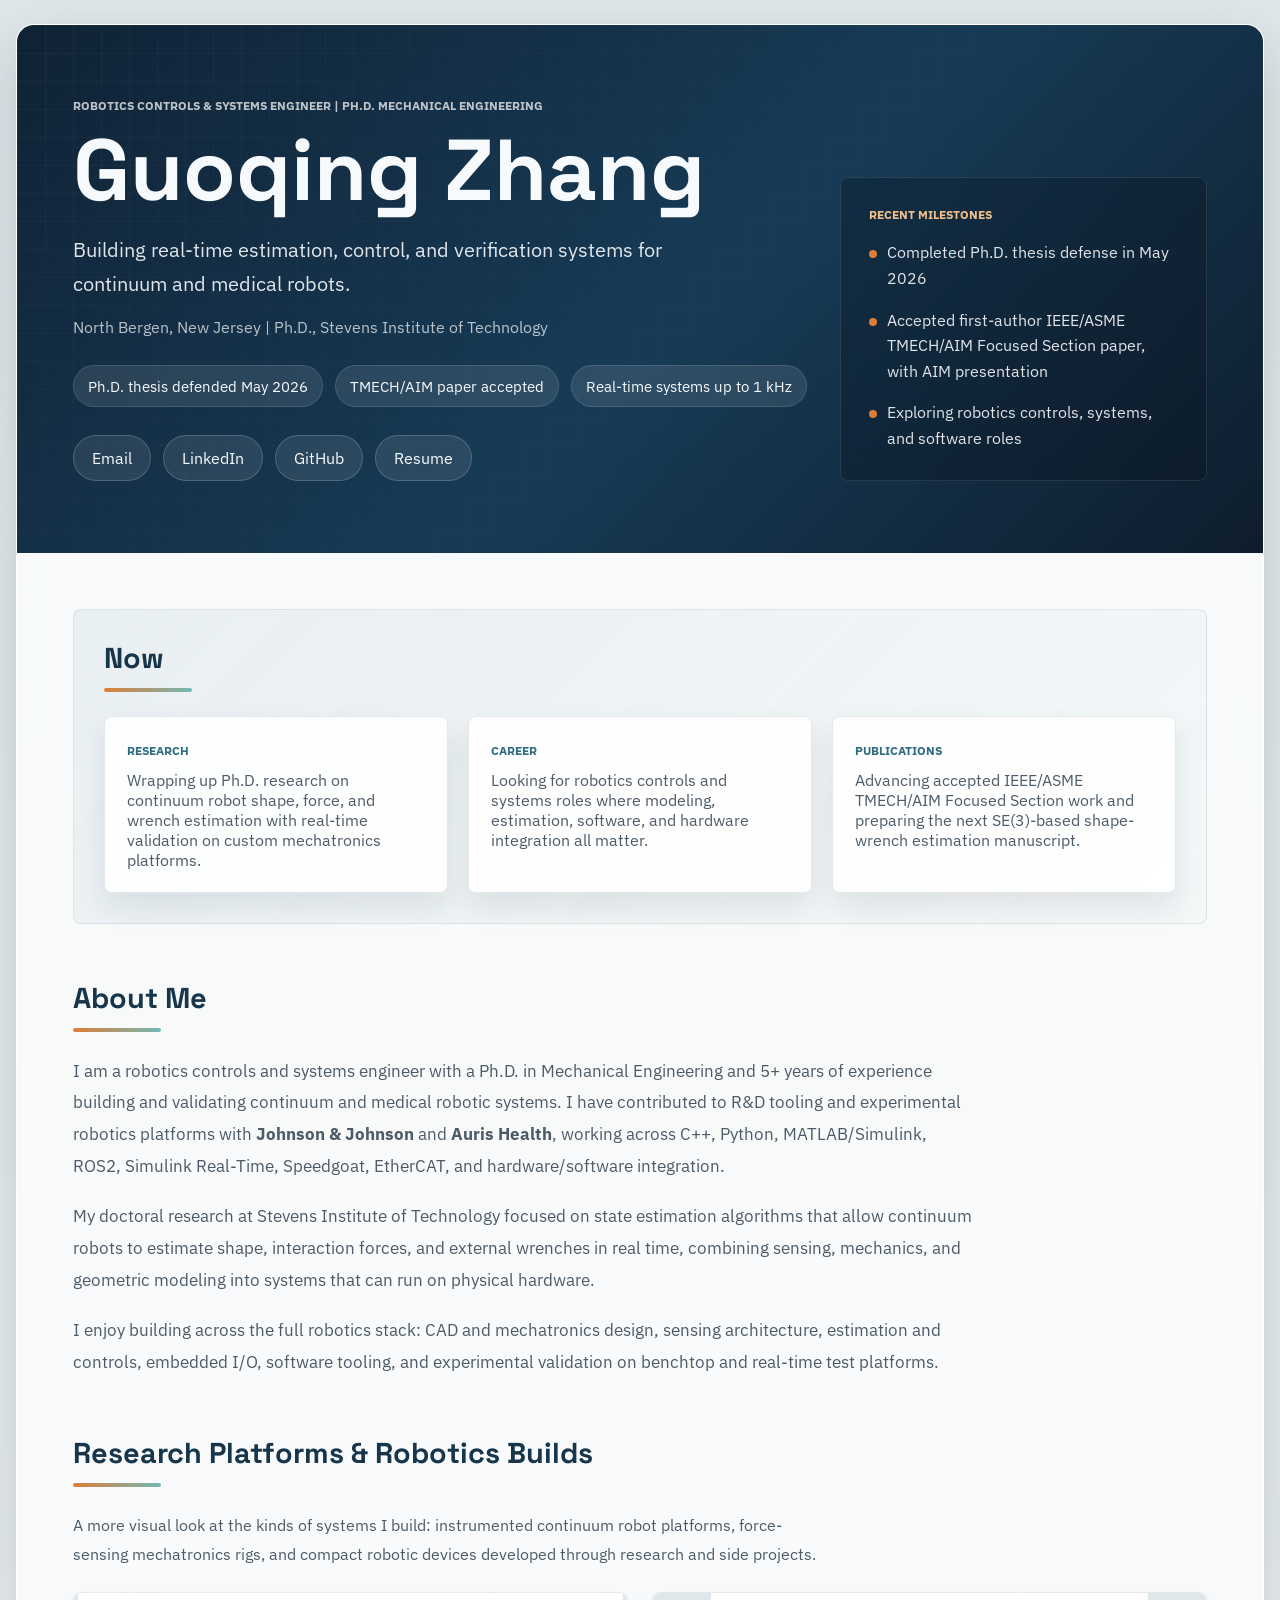
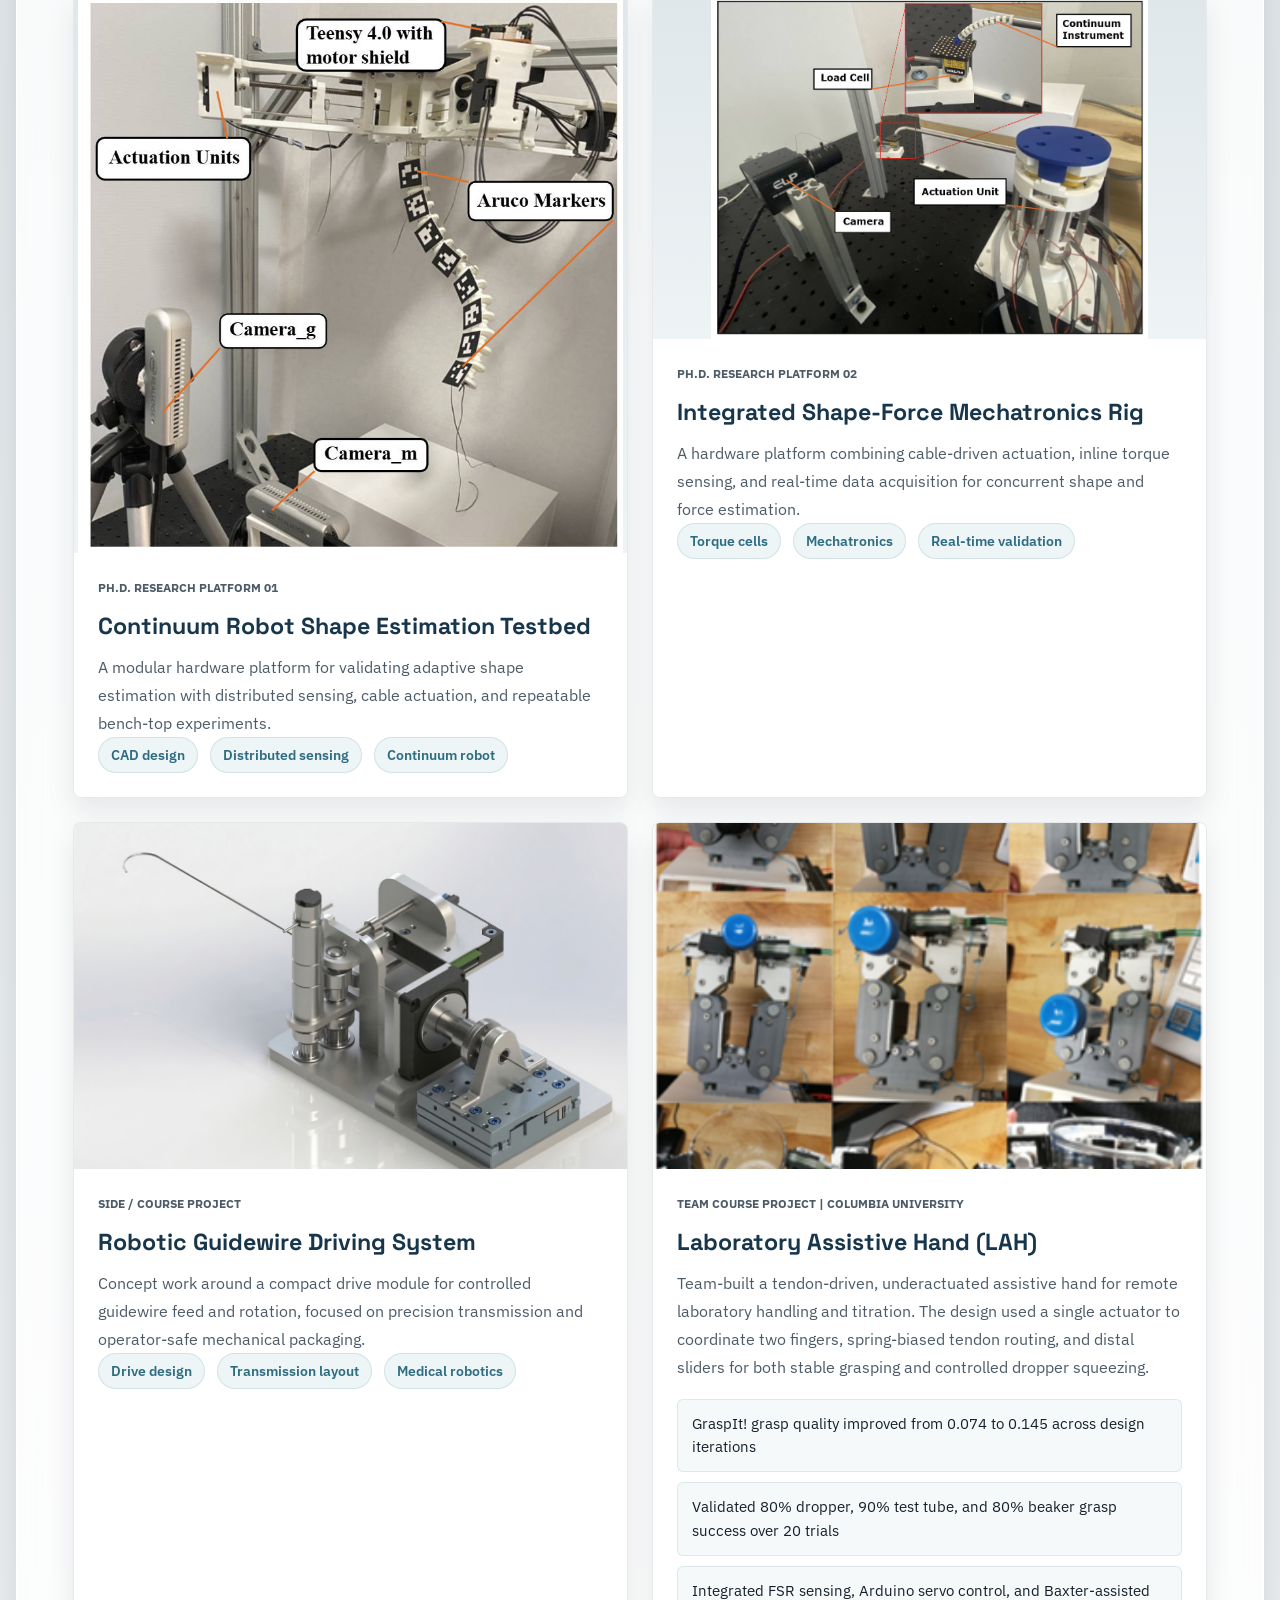
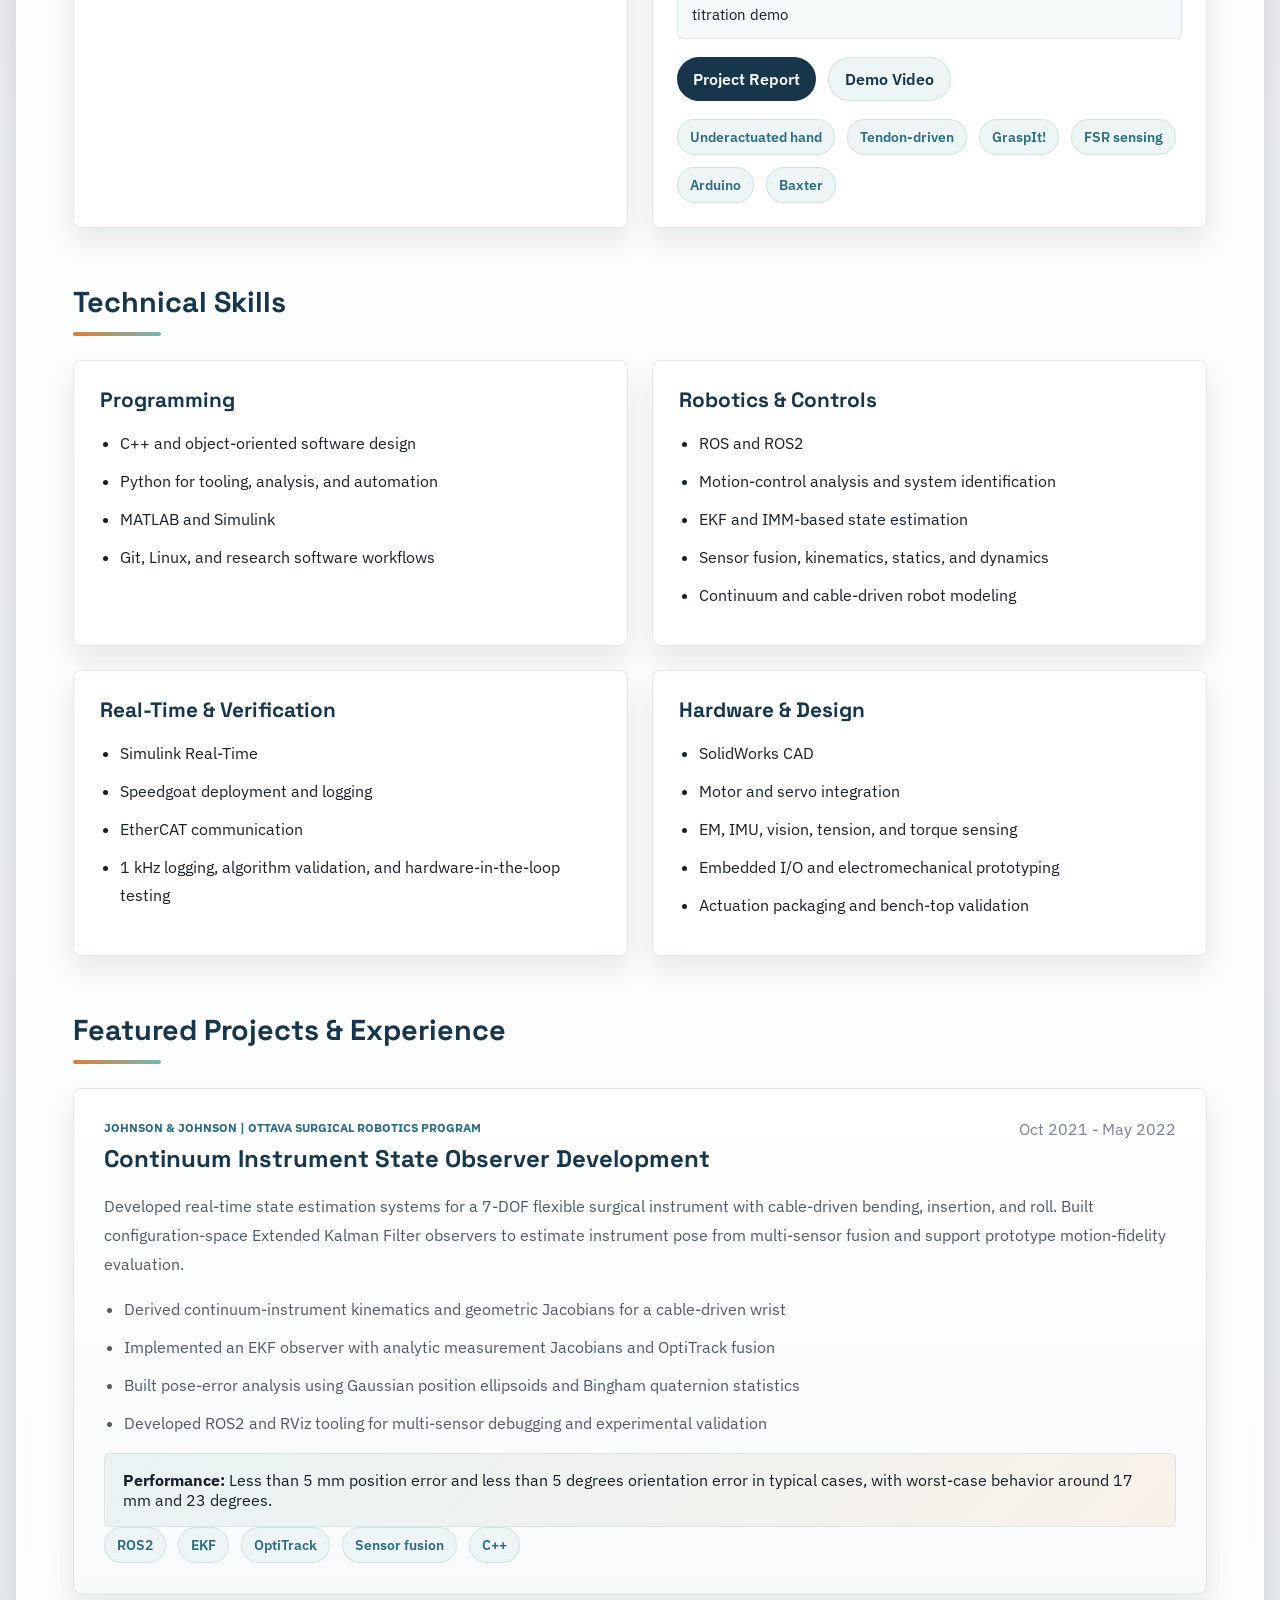
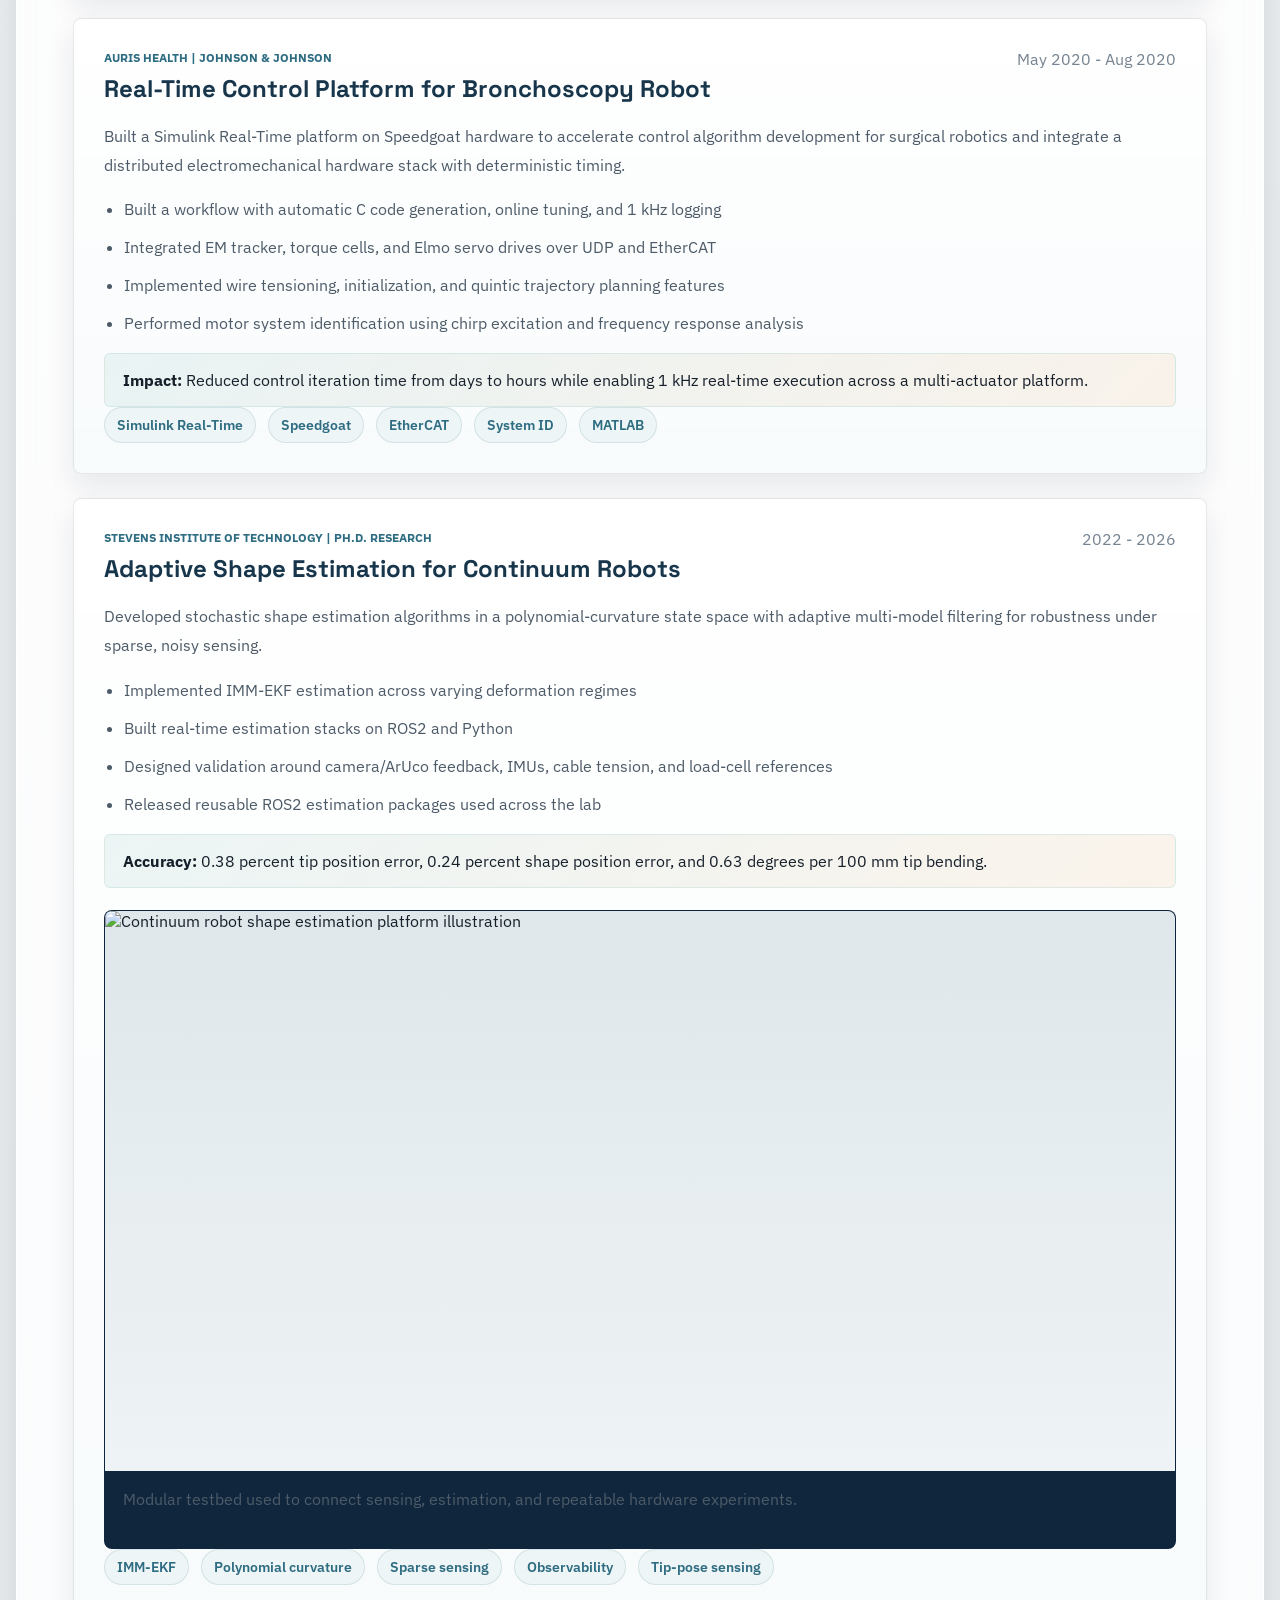
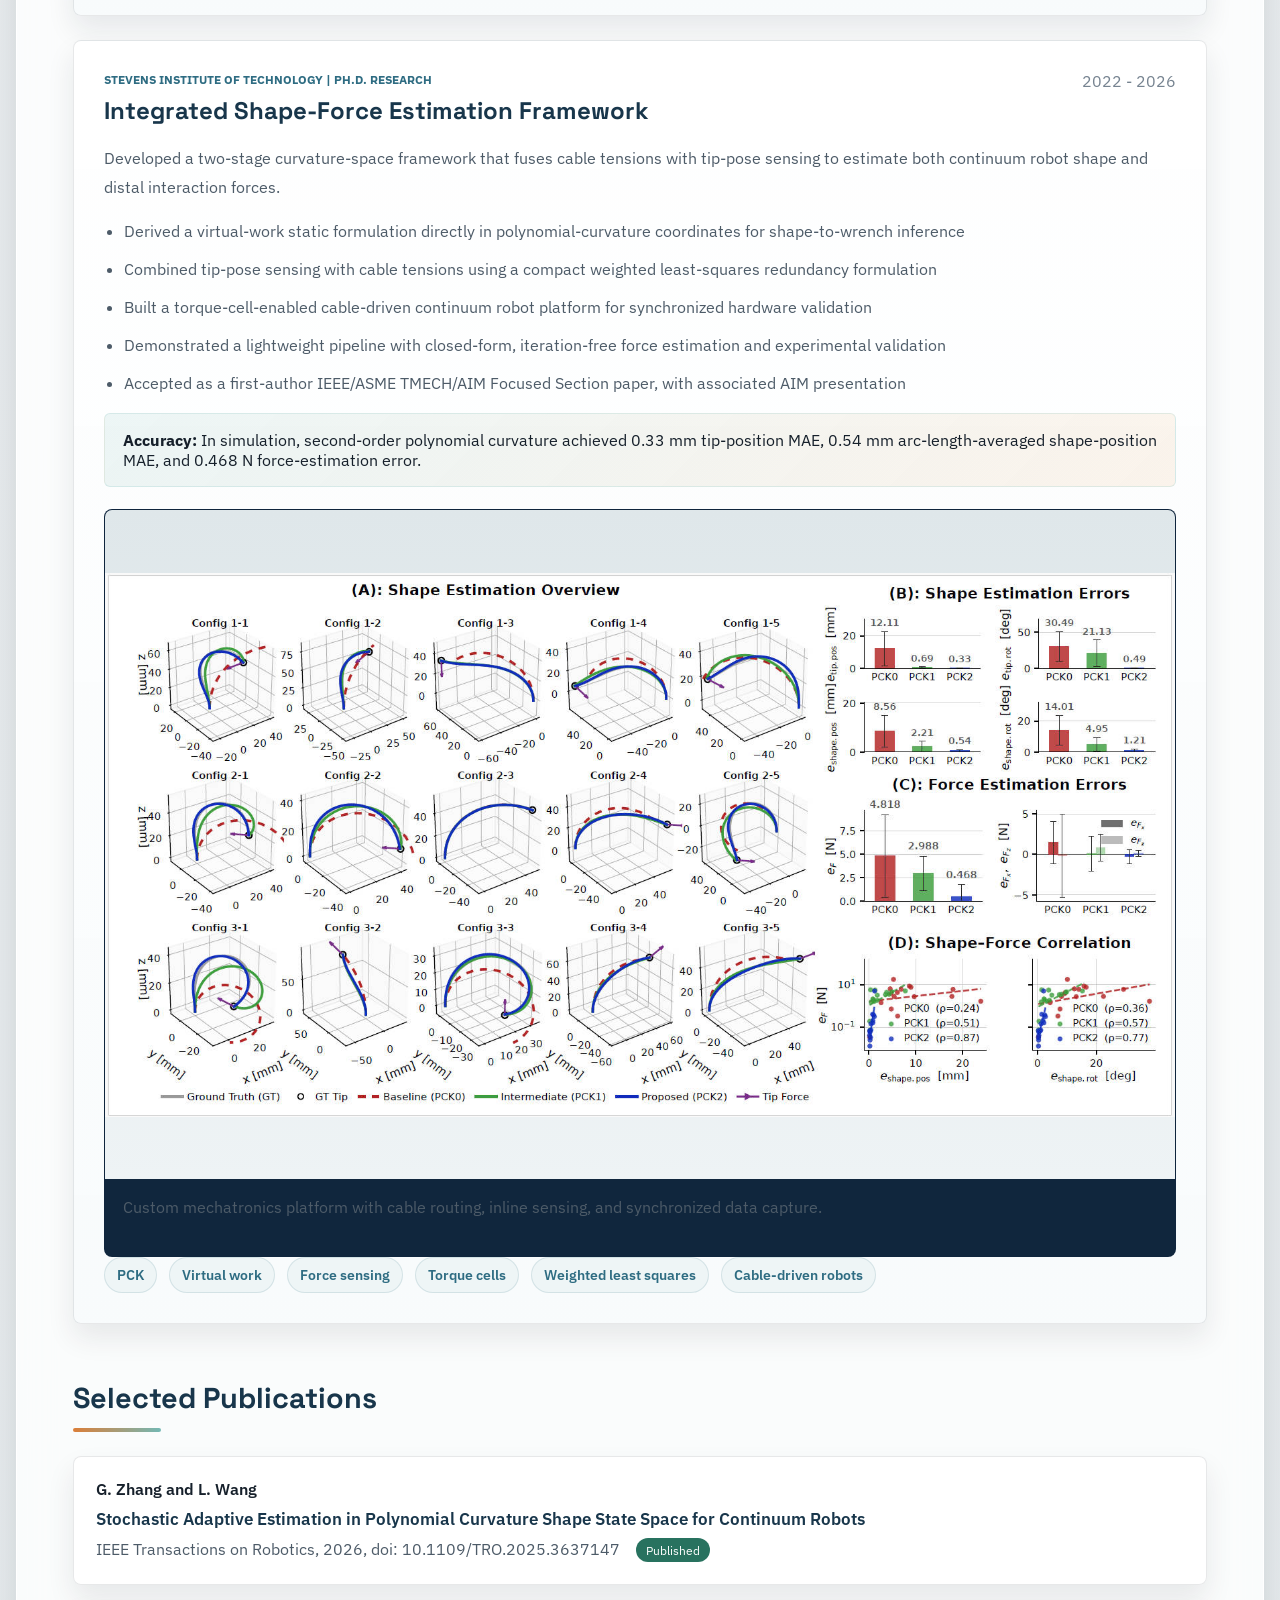
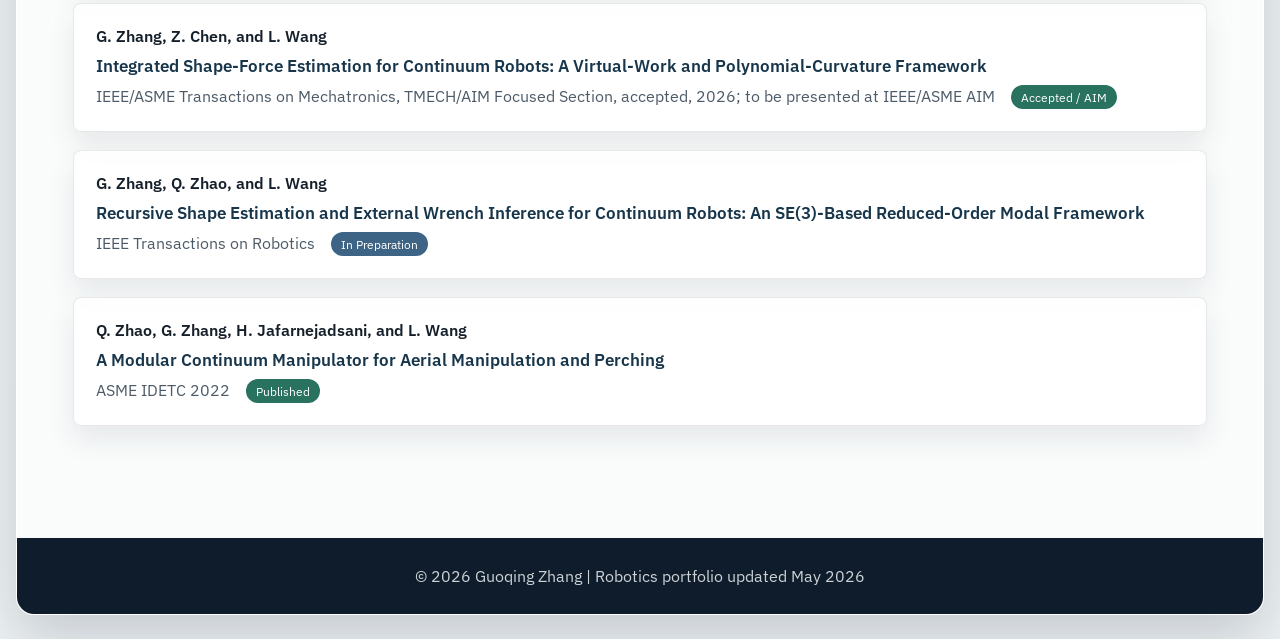
==== index.html @ cf1acc49 "Refresh portfolio for PhD and TMECH/AIM" ====
﻿<!DOCTYPE html>
<html lang="en">
<head>
    <meta charset="UTF-8">
    <meta name="viewport" content="width=device-width, initial-scale=1.0">
    <meta name="description" content="Guoqing Zhang is a robotics controls and systems engineer with a Ph.D. in Mechanical Engineering, building real-time control, estimation, and mechatronics systems for continuum and medical robots.">
    <title>Guoqing Zhang | Robotics Controls &amp; Systems Engineer</title>
    <script>
        window.portfolioAnalytics = {
            // Add your GoatCounter site code here, for example: "guoqing-portfolio"
            goatcounterSite: "",
            // Set to true only if you want GoatCounter to count your own local testing traffic.
            allowLocal: false
        };
    </script>
    <script src="analytics.js"></script>
    <link rel="preconnect" href="https://fonts.googleapis.com">
    <link rel="preconnect" href="https://fonts.gstatic.com" crossorigin>
    <link href="https://fonts.googleapis.com/css2?family=IBM+Plex+Sans:wght@400;500;600;700&amp;family=Space+Grotesk:wght@500;700&amp;display=swap" rel="stylesheet">
    <link rel="stylesheet" href="style.css">
</head>
<body>
    <div class="container">
        <header class="hero">
            <div class="header-content">
                <p class="eyebrow">Robotics Controls &amp; Systems Engineer | Ph.D. Mechanical Engineering</p>
                <h1>Guoqing Zhang</h1>
                <p class="tagline">
                    Building real-time estimation, control, and verification systems for
                    continuum and medical robots.
                </p>
                <p class="location">North Bergen, New Jersey | Ph.D., Stevens Institute of Technology</p>
                <div class="hero-highlights">
                    <span>Ph.D. thesis defended May 2026</span>
                    <span>TMECH/AIM paper accepted</span>
                    <span>Real-time systems up to 1 kHz</span>
                </div>
                <div class="links">
                    <a href="mailto:guoqing.wade3@gmail.com" data-goatcounter-click="contact-email" data-goatcounter-title="Email click">Email</a>
                    <a href="https://www.linkedin.com/in/guoqing-zhang-088960148/" target="_blank" rel="noreferrer" data-goatcounter-click="contact-linkedin" data-goatcounter-title="LinkedIn click">LinkedIn</a>
                    <a href="https://github.com/Guoqingzhangwade" target="_blank" rel="noreferrer" data-goatcounter-click="contact-github" data-goatcounter-title="GitHub click">GitHub</a>
                    <a href="files/Resume_Guoqing_2026_v2.pdf" target="_blank" rel="noreferrer" data-goatcounter-click="resume-download" data-goatcounter-title="Resume click">Resume</a>
                </div>
            </div>
            <aside class="hero-panel" aria-label="Current priorities">
                <p class="panel-label">Recent milestones</p>
                <ul>
                    <li>Completed Ph.D. thesis defense in May 2026</li>
                    <li>Accepted first-author IEEE/ASME TMECH/AIM Focused Section paper, with AIM presentation</li>
                    <li>Exploring robotics controls, systems, and software roles</li>
                </ul>
            </aside>
        </header>

        <main class="content">
            <section class="currently">
                <h2>Now</h2>
                <div class="currently-items">
                    <article class="currently-item">
                        <span class="item-label">Research</span>
                        <p>
                            Wrapping up Ph.D. research on continuum robot shape, force, and wrench
                            estimation with real-time validation on custom mechatronics platforms.
                        </p>
                    </article>
                    <article class="currently-item">
                        <span class="item-label">Career</span>
                        <p>
                            Looking for robotics controls and systems roles where modeling, estimation,
                            software, and hardware integration all matter.
                        </p>
                    </article>
                    <article class="currently-item">
                        <span class="item-label">Publications</span>
                        <p>
                            Advancing accepted IEEE/ASME TMECH/AIM Focused Section work and preparing the next SE(3)-based
                            shape-wrench estimation manuscript.
                        </p>
                    </article>
                </div>
            </section>

            <section class="about">
                <h2>About Me</h2>
                <p>
                    I am a robotics controls and systems engineer with a Ph.D. in Mechanical Engineering
                    and 5+ years of experience building and validating continuum and medical robotic
                    systems. I have contributed to R&amp;D tooling and experimental robotics platforms with
                    <strong>Johnson &amp; Johnson</strong> and <strong>Auris Health</strong>, working across
                    C++, Python, MATLAB/Simulink, ROS2, Simulink Real-Time, Speedgoat, EtherCAT, and
                    hardware/software integration.
                </p>
                <p>
                    My doctoral research at Stevens Institute of Technology focused on state estimation
                    algorithms that allow continuum robots to estimate shape, interaction forces, and
                    external wrenches in real time, combining sensing, mechanics, and geometric modeling
                    into systems that can run on physical hardware.
                </p>
                <p>
                    I enjoy building across the full robotics stack: CAD and mechatronics design,
                    sensing architecture, estimation and controls, embedded I/O, software tooling, and
                    experimental validation on benchtop and real-time test platforms.
                </p>
            </section>

            <section class="visual-story">
                <div class="section-heading">
                    <h2>Research Platforms &amp; Robotics Builds</h2>
                    <p>
                        A more visual look at the kinds of systems I build: instrumented continuum
                        robot platforms, force-sensing mechatronics rigs, and compact robotic devices
                        developed through research and side projects.
                    </p>
                </div>
                <div class="showcase-grid">
                    <article class="showcase-card showcase-card-large">
                        <img src="images/Large_scale_continuum_testbed.jpg" alt="Continuum robot CAD and sensing testbed" class="showcase-image project-image-portrait" loading="lazy">
                        <div class="showcase-body">
                            <p class="card-label">Ph.D. Research Platform 01</p>
                            <h3>Continuum Robot Shape Estimation Testbed</h3>
                            <p>
                                A modular hardware platform for validating adaptive shape estimation
                                with distributed sensing, cable actuation, and repeatable bench-top
                                experiments.
                            </p>
                            <div class="tags">
                                <span class="tag">CAD design</span>
                                <span class="tag">Distributed sensing</span>
                                <span class="tag">Continuum robot</span>
                            </div>
                        </div>
                    </article>

                    <article class="showcase-card showcase-card-large">
                        <img src="images/Small_scale_surgical_continuum_robot.jpg" alt="Force-sensing continuum robot mechatronics platform" class="showcase-image showcase-image-contain" loading="lazy">
                        <div class="showcase-body">
                            <p class="card-label">Ph.D. Research Platform 02</p>
                            <h3>Integrated Shape-Force Mechatronics Rig</h3>
                            <p>
                                A hardware platform combining cable-driven actuation, inline torque
                                sensing, and real-time data acquisition for concurrent shape and force
                                estimation.
                            </p>
                            <div class="tags">
                                <span class="tag">Torque cells</span>
                                <span class="tag">Mechatronics</span>
                                <span class="tag">Real-time validation</span>
                            </div>
                        </div>
                    </article>

                    <article class="showcase-card">
                        <img src="images/Robotic_guidewire_driving_system_rendered.png" alt="Robotic guidewire driving system render" class="showcase-image" loading="lazy">
                        <div class="showcase-body">
                            <p class="card-label">Side / Course Project</p>
                            <h3>Robotic Guidewire Driving System</h3>
                            <p>
                                Concept work around a compact drive module for controlled guidewire
                                feed and rotation, focused on precision transmission and operator-safe
                                mechanical packaging.
                            </p>
                            <div class="tags">
                                <span class="tag">Drive design</span>
                                <span class="tag">Transmission layout</span>
                                <span class="tag">Medical robotics</span>
                            </div>
                        </div>
                    </article>

                    <article class="showcase-card">
                        <img src="images/LAH_grasping_scenarios.png" alt="Tendon-driven laboratory assistive hand grasping scenarios" class="showcase-image" loading="lazy">
                        <div class="showcase-body">
                            <p class="card-label">Team Course Project | Columbia University</p>
                            <h3>Laboratory Assistive Hand (LAH)</h3>
                            <p>
                                Team-built a tendon-driven, underactuated assistive hand for remote
                                laboratory handling and titration. The design used a single actuator
                                to coordinate two fingers, spring-biased tendon routing, and distal
                                sliders for both stable grasping and controlled dropper squeezing.
                            </p>
                            <div class="showcase-stats">
                                <span>GraspIt! grasp quality improved from 0.074 to 0.145 across design iterations</span>
                                <span>Validated 80% dropper, 90% test tube, and 80% beaker grasp success over 20 trials</span>
                                <span>Integrated FSR sensing, Arduino servo control, and Baxter-assisted titration demo</span>
                            </div>
                            <div class="showcase-actions">
                                <a href="Laboratory%20Assistive%20Hand.pdf" target="_blank" rel="noreferrer" class="action-link action-link-primary" data-goatcounter-click="lah-project-report" data-goatcounter-title="Laboratory Assistive Hand project report click">Project Report</a>
                                <a href="4-26-2.mp4" target="_blank" rel="noreferrer" class="action-link action-link-secondary" data-goatcounter-click="lah-demo-video" data-goatcounter-title="Laboratory Assistive Hand demo video click">Demo Video</a>
                            </div>
                            <div class="tags">
                                <span class="tag">Underactuated hand</span>
                                <span class="tag">Tendon-driven</span>
                                <span class="tag">GraspIt!</span>
                                <span class="tag">FSR sensing</span>
                                <span class="tag">Arduino</span>
                                <span class="tag">Baxter</span>
                            </div>
                        </div>
                    </article>
                </div>
            </section>

            <section class="skills-section">
                <h2>Technical Skills</h2>
                <div class="skills">
                    <div class="skill-category">
                        <h3>Programming</h3>
                        <ul>
                            <li>C++ and object-oriented software design</li>
                            <li>Python for tooling, analysis, and automation</li>
                            <li>MATLAB and Simulink</li>
                            <li>Git, Linux, and research software workflows</li>
                        </ul>
                    </div>
                    <div class="skill-category">
                        <h3>Robotics &amp; Controls</h3>
                        <ul>
                            <li>ROS and ROS2</li>
                            <li>Motion-control analysis and system identification</li>
                            <li>EKF and IMM-based state estimation</li>
                            <li>Sensor fusion, kinematics, statics, and dynamics</li>
                            <li>Continuum and cable-driven robot modeling</li>
                        </ul>
                    </div>
                    <div class="skill-category">
                        <h3>Real-Time &amp; Verification</h3>
                        <ul>
                            <li>Simulink Real-Time</li>
                            <li>Speedgoat deployment and logging</li>
                            <li>EtherCAT communication</li>
                            <li>1 kHz logging, algorithm validation, and hardware-in-the-loop testing</li>
                        </ul>
                    </div>
                    <div class="skill-category">
                        <h3>Hardware &amp; Design</h3>
                        <ul>
                            <li>SolidWorks CAD</li>
                            <li>Motor and servo integration</li>
                            <li>EM, IMU, vision, tension, and torque sensing</li>
                            <li>Embedded I/O and electromechanical prototyping</li>
                            <li>Actuation packaging and bench-top validation</li>
                        </ul>
                    </div>
                </div>
            </section>

            <section class="projects-section">
                <h2>Featured Projects &amp; Experience</h2>

                <article class="project">
                    <div class="project-header">
                        <div>
                            <div class="company">Johnson &amp; Johnson | Ottava Surgical Robotics Program</div>
                            <h3>Continuum Instrument State Observer Development</h3>
                        </div>
                        <div class="date">Oct 2021 - May 2022</div>
                    </div>
                    <p>
                        Developed real-time state estimation systems for a 7-DOF flexible surgical
                        instrument with cable-driven bending, insertion, and roll. Built configuration-space
                        Extended Kalman Filter observers to estimate instrument pose from multi-sensor fusion
                        and support prototype motion-fidelity evaluation.
                    </p>
                    <ul>
                        <li>Derived continuum-instrument kinematics and geometric Jacobians for a cable-driven wrist</li>
                        <li>Implemented an EKF observer with analytic measurement Jacobians and OptiTrack fusion</li>
                        <li>Built pose-error analysis using Gaussian position ellipsoids and Bingham quaternion statistics</li>
                        <li>Developed ROS2 and RViz tooling for multi-sensor debugging and experimental validation</li>
                    </ul>
                    <div class="metrics">
                        <strong>Performance:</strong> Less than 5 mm position error and less than 5 degrees
                        orientation error in typical cases, with worst-case behavior around 17 mm and 23 degrees.
                    </div>
                    <div class="tags">
                        <span class="tag">ROS2</span>
                        <span class="tag">EKF</span>
                        <span class="tag">OptiTrack</span>
                        <span class="tag">Sensor fusion</span>
                        <span class="tag">C++</span>
                    </div>
                </article>

                <article class="project">
                    <div class="project-header">
                        <div>
                            <div class="company">Auris Health | Johnson &amp; Johnson</div>
                            <h3>Real-Time Control Platform for Bronchoscopy Robot</h3>
                        </div>
                        <div class="date">May 2020 - Aug 2020</div>
                    </div>
                    <p>
                        Built a Simulink Real-Time platform on Speedgoat hardware to accelerate
                        control algorithm development for surgical robotics and integrate a distributed
                        electromechanical hardware stack with deterministic timing.
                    </p>
                    <ul>
                        <li>Built a workflow with automatic C code generation, online tuning, and 1 kHz logging</li>
                        <li>Integrated EM tracker, torque cells, and Elmo servo drives over UDP and EtherCAT</li>
                        <li>Implemented wire tensioning, initialization, and quintic trajectory planning features</li>
                        <li>Performed motor system identification using chirp excitation and frequency response analysis</li>
                    </ul>
                    <div class="metrics">
                        <strong>Impact:</strong> Reduced control iteration time from days to hours while enabling
                        1 kHz real-time execution across a multi-actuator platform.
                    </div>
                    <div class="tags">
                        <span class="tag">Simulink Real-Time</span>
                        <span class="tag">Speedgoat</span>
                        <span class="tag">EtherCAT</span>
                        <span class="tag">System ID</span>
                        <span class="tag">MATLAB</span>
                    </div>
                </article>

                <article class="project">
                    <div class="project-header">
                        <div>
                            <div class="company">Stevens Institute of Technology | Ph.D. Research</div>
                            <h3>Adaptive Shape Estimation for Continuum Robots</h3>
                        </div>
                        <div class="date">2022 - 2026</div>
                    </div>
                    <p>
                        Developed stochastic shape estimation algorithms in a polynomial-curvature state
                        space with adaptive multi-model filtering for robustness under sparse, noisy sensing.
                    </p>
                    <ul>
                        <li>Implemented IMM-EKF estimation across varying deformation regimes</li>
                        <li>Built real-time estimation stacks on ROS2 and Python</li>
                        <li>Designed validation around camera/ArUco feedback, IMUs, cable tension, and load-cell references</li>
                        <li>Released reusable ROS2 estimation packages used across the lab</li>
                    </ul>
                    <div class="metrics">
                        <strong>Accuracy:</strong> 0.38 percent tip position error, 0.24 percent shape position
                        error, and 0.63 degrees per 100 mm tip bending.
                    </div>
                    <div class="project-media">
                        <img src="images/one_seg_exp_scenario.svg" alt="Continuum robot shape estimation platform illustration" class="project-image project-image-portrait" loading="lazy">
                        <p class="media-caption">
                            Modular testbed used to connect sensing, estimation, and repeatable hardware experiments.
                        </p>
                    </div>
                    <div class="tags">
                        <span class="tag">IMM-EKF</span>
                        <span class="tag">Polynomial curvature</span>
                        <span class="tag">Sparse sensing</span>
                        <span class="tag">Observability</span>
                        <span class="tag">Tip-pose sensing</span>
                    </div>
                </article>

                <article class="project">
                    <div class="project-header">
                        <div>
                            <div class="company">Stevens Institute of Technology | Ph.D. Research</div>
                            <h3>Integrated Shape-Force Estimation Framework</h3>
                        </div>
                        <div class="date">2022 - 2026</div>
                    </div>
                    <p>
                        Developed a two-stage curvature-space framework that fuses cable tensions with
                        tip-pose sensing to estimate both continuum robot shape and distal interaction
                        forces.
                    </p>
                    <ul>
                        <li>Derived a virtual-work static formulation directly in polynomial-curvature coordinates for shape-to-wrench inference</li>
                        <li>Combined tip-pose sensing with cable tensions using a compact weighted least-squares redundancy formulation</li>
                        <li>Built a torque-cell-enabled cable-driven continuum robot platform for synchronized hardware validation</li>
                        <li>Demonstrated a lightweight pipeline with closed-form, iteration-free force estimation and experimental validation</li>
                        <li>Accepted as a first-author IEEE/ASME TMECH/AIM Focused Section paper, with associated AIM presentation</li>
                    </ul>
                    <div class="metrics">
                        <strong>Accuracy:</strong> In simulation, second-order polynomial curvature achieved
                        0.33 mm tip-position MAE, 0.54 mm arc-length-averaged shape-position MAE,
                        and 0.468 N force-estimation error.
                    </div>
                    <div class="project-media">
                        <img src="images/integrated_shape_force_sim_est.jpg" alt="Integrated shape and force estimation mechatronics illustration" class="project-image project-image-contain" loading="lazy">
                        <p class="media-caption">
                            Custom mechatronics platform with cable routing, inline sensing, and synchronized data capture.
                        </p>
                    </div>
                    <div class="tags">
                        <span class="tag">PCK</span>
                        <span class="tag">Virtual work</span>
                        <span class="tag">Force sensing</span>
                        <span class="tag">Torque cells</span>
                        <span class="tag">Weighted least squares</span>
                        <span class="tag">Cable-driven robots</span>
                    </div>
                </article>
            </section>

            <section class="publications-section">
                <h2>Selected Publications</h2>

                <article class="publication">
                    <div class="authors">G. Zhang and L. Wang</div>
                    <div class="title">Stochastic Adaptive Estimation in Polynomial Curvature Shape State Space for Continuum Robots</div>
                    <div class="venue">
                        IEEE Transactions on Robotics, 2026, doi: 10.1109/TRO.2025.3637147
                        <span class="status">Published</span>
                    </div>
                </article>

                <article class="publication">
                    <div class="authors">G. Zhang, Z. Chen, and L. Wang</div>
                    <div class="title">Integrated Shape-Force Estimation for Continuum Robots: A Virtual-Work and Polynomial-Curvature Framework</div>
                    <div class="venue">
                        IEEE/ASME Transactions on Mechatronics, TMECH/AIM Focused Section, accepted, 2026; to be presented at IEEE/ASME AIM
                        <span class="status accepted">Accepted / AIM</span>
                    </div>
                </article>

                <article class="publication">
                    <div class="authors">G. Zhang, Q. Zhao, and L. Wang</div>
                    <div class="title">Recursive Shape Estimation and External Wrench Inference for Continuum Robots: An SE(3)-Based Reduced-Order Modal Framework</div>
                    <div class="venue">
                        IEEE Transactions on Robotics
                        <span class="status in-prep">In Preparation</span>
                    </div>
                </article>

                <article class="publication">
                    <div class="authors">Q. Zhao, G. Zhang, H. Jafarnejadsani, and L. Wang</div>
                    <div class="title">A Modular Continuum Manipulator for Aerial Manipulation and Perching</div>
                    <div class="venue">
                        ASME IDETC 2022
                        <span class="status">Published</span>
                    </div>
                </article>
            </section>
        </main>

        <footer>
            <p>&copy; 2026 Guoqing Zhang | Robotics portfolio updated May 2026</p>
        </footer>
    </div>
</body>
</html>
---- style.css ----
﻿:root {
    --bg-deep: #0a1220;
    --bg-panel: #10263d;
    --bg-surface: #f4f7f8;
    --bg-card: rgba(255, 255, 255, 0.92);
    --bg-muted: #e7eef1;
    --text-main: #16202b;
    --text-soft: #4d5b68;
    --text-muted: #768390;
    --line: rgba(22, 32, 43, 0.1);
    --primary: #18364b;
    --secondary: #2e6c82;
    --accent: #db7e38;
    --accent-soft: #f3c08c;
    --mint: #73b8b4;
    --shadow-lg: 0 22px 56px rgba(10, 18, 32, 0.18);
    --shadow-md: 0 14px 28px rgba(17, 31, 45, 0.09);
    --radius-xl: 18px;
    --radius-lg: 8px;
    --radius-md: 8px;
    --radius-sm: 6px;
    --font-body: "IBM Plex Sans", "Segoe UI", sans-serif;
    --font-display: "Space Grotesk", "Segoe UI", sans-serif;
}

* {
    box-sizing: border-box;
    margin: 0;
    padding: 0;
}

html {
    scroll-behavior: smooth;
}

body {
    min-height: 100vh;
    font-family: var(--font-body);
    color: var(--text-main);
    background: linear-gradient(180deg, #dfe7ea 0%, #f5f7f8 40%, #edf2f4 100%);
}

body::before {
    content: "";
    position: fixed;
    inset: 0;
    pointer-events: none;
    background-image:
        linear-gradient(rgba(24, 54, 75, 0.04) 1px, transparent 1px),
        linear-gradient(90deg, rgba(24, 54, 75, 0.04) 1px, transparent 1px);
    background-size: 36px 36px;
    -webkit-mask-image: linear-gradient(180deg, rgba(0, 0, 0, 0.3), transparent 75%);
    mask-image: linear-gradient(180deg, rgba(0, 0, 0, 0.3), transparent 75%);
}

.container {
    width: min(1320px, calc(100% - 32px));
    margin: 24px auto;
    background: rgba(255, 255, 255, 0.72);
    backdrop-filter: blur(18px);
    border: 1px solid rgba(255, 255, 255, 0.8);
    border-radius: var(--radius-xl);
    overflow: hidden;
    box-shadow: var(--shadow-lg);
}

.hero {
    position: relative;
    display: grid;
    grid-template-columns: minmax(0, 1.8fr) minmax(280px, 0.9fr);
    gap: 32px;
    padding: 72px 56px;
    color: #f7fafc;
    background: linear-gradient(135deg, #102235 0%, #173b56 54%, #0e1d2d 100%);
}

.hero::before {
    content: "";
    position: absolute;
    inset: 0;
    background:
        linear-gradient(rgba(255, 255, 255, 0.08) 1px, transparent 1px),
        linear-gradient(90deg, rgba(255, 255, 255, 0.08) 1px, transparent 1px);
    background-size: 28px 28px;
    -webkit-mask-image: linear-gradient(135deg, rgba(0, 0, 0, 0.45), transparent 85%);
    mask-image: linear-gradient(135deg, rgba(0, 0, 0, 0.45), transparent 85%);
}

.header-content,
.hero-panel {
    position: relative;
    z-index: 1;
}

.eyebrow,
.company,
.card-label,
.item-label,
.panel-label {
    text-transform: uppercase;
    letter-spacing: 0;
    font-size: 0.78rem;
    font-weight: 700;
}

.eyebrow {
    color: rgba(255, 255, 255, 0.72);
    margin-bottom: 16px;
}

.hero h1 {
    font-family: var(--font-display);
    font-size: clamp(3rem, 7vw, 5.4rem);
    line-height: 0.95;
    letter-spacing: 0;
    margin-bottom: 22px;
}

.tagline {
    max-width: 650px;
    font-size: 1.24rem;
    line-height: 1.7;
    color: rgba(247, 250, 252, 0.9);
    margin-bottom: 16px;
}

.location {
    color: rgba(247, 250, 252, 0.72);
    margin-bottom: 28px;
}

.hero-highlights,
.links,
.tags {
    display: flex;
    flex-wrap: wrap;
    gap: 12px;
}

.hero-highlights {
    margin-bottom: 28px;
}

.hero-highlights span {
    padding: 10px 14px;
    border-radius: 999px;
    background: rgba(255, 255, 255, 0.1);
    border: 1px solid rgba(255, 255, 255, 0.12);
    font-size: 0.95rem;
}

.links a {
    color: #f7fafc;
    text-decoration: none;
    padding: 12px 18px;
    border-radius: 999px;
    border: 1px solid rgba(255, 255, 255, 0.18);
    background: rgba(255, 255, 255, 0.09);
    transition: transform 0.25s ease, background 0.25s ease, border-color 0.25s ease;
}

.links a:focus-visible,
.action-link:focus-visible {
    outline: 3px solid rgba(243, 192, 140, 0.75);
    outline-offset: 3px;
}

.links a:hover {
    transform: translateY(-2px);
    background: rgba(255, 255, 255, 0.16);
    border-color: rgba(255, 255, 255, 0.28);
}

.hero-panel {
    align-self: end;
    padding: 28px;
    border-radius: var(--radius-lg);
    background: rgba(8, 17, 28, 0.28);
    border: 1px solid rgba(255, 255, 255, 0.1);
    backdrop-filter: blur(12px);
}

.panel-label {
    color: var(--accent-soft);
    margin-bottom: 18px;
}

.hero-panel ul {
    list-style: none;
    display: grid;
    gap: 16px;
}

.hero-panel li {
    position: relative;
    padding-left: 18px;
    color: rgba(247, 250, 252, 0.9);
    line-height: 1.6;
}

.hero-panel li::before {
    content: "";
    position: absolute;
    top: 10px;
    left: 0;
    width: 8px;
    height: 8px;
    border-radius: 50%;
    background: var(--accent);
}

.content {
    padding: 56px;
}

section {
    margin-bottom: 56px;
}

h2,
.skill-category h3,
.showcase-body h3,
.project h3 {
    font-family: var(--font-display);
}

h2 {
    position: relative;
    margin-bottom: 24px;
    padding-bottom: 16px;
    font-size: clamp(1.8rem, 2vw, 2.4rem);
    color: var(--primary);
}

h2::after {
    content: "";
    position: absolute;
    left: 0;
    bottom: 0;
    width: 88px;
    height: 4px;
    border-radius: 999px;
    background: linear-gradient(90deg, var(--accent), var(--mint));
}

.section-heading p,
.about p,
.currently-item p,
.showcase-body p,
.project p,
.project li,
.media-caption,
.publication .venue {
    color: var(--text-soft);
}

.about p {
    max-width: 900px;
    line-height: 1.9;
    font-size: 1.05rem;
    margin-bottom: 18px;
}

.currently {
    padding: 30px;
    border-radius: var(--radius-lg);
    background: linear-gradient(135deg, rgba(231, 238, 241, 0.92), rgba(243, 247, 248, 0.96));
    border: 1px solid rgba(24, 54, 75, 0.08);
}

.currently-items {
    display: grid;
    grid-template-columns: repeat(3, minmax(0, 1fr));
    gap: 20px;
}

.currently-item,
.skill-category,
.showcase-card,
.project,
.publication {
    background: var(--bg-card);
    border: 1px solid var(--line);
    box-shadow: var(--shadow-md);
}

.currently-item {
    padding: 22px;
    border-radius: var(--radius-md);
}

.item-label {
    display: inline-block;
    color: var(--secondary);
    margin-bottom: 12px;
}

.section-heading {
    margin-bottom: 24px;
}

.section-heading p {
    max-width: 760px;
    line-height: 1.8;
}

.showcase-grid {
    display: grid;
    grid-template-columns: repeat(2, minmax(0, 1fr));
    gap: 24px;
}

.showcase-card {
    overflow: hidden;
    border-radius: var(--radius-lg);
    transition: transform 0.3s ease, box-shadow 0.3s ease;
}

.showcase-card:hover,
.project:hover,
.skill-category:hover,
.publication:hover {
    transform: translateY(-4px);
    box-shadow: 0 20px 40px rgba(17, 31, 45, 0.14);
}

.showcase-image,
.project-image {
    display: block;
    width: 100%;
    height: auto;
    aspect-ratio: 16 / 10;
    object-fit: cover;
    background: #d5e0e6;
}

.project-image-portrait {
    height: min(70vh, 560px);
    object-fit: contain;
    background: linear-gradient(180deg, #dfe7ea, #eef3f5);
}

.project-image-contain {
    object-fit: contain;
    background: linear-gradient(180deg, #dfe7ea, #eef3f5);
}

.showcase-image-contain {
    object-fit: contain;
    background: linear-gradient(180deg, #dfe7ea, #eef3f5);
}

.showcase-body {
    padding: 24px;
}

.card-label {
    color: var(--secondary);
    margin-bottom: 12px;
}

.showcase-body h3 {
    margin-bottom: 12px;
    font-size: 1.45rem;
    color: var(--primary);
}

.showcase-body p {
    line-height: 1.75;
}

.showcase-stats {
    display: grid;
    gap: 10px;
    margin-top: 18px;
}

.showcase-stats span {
    padding: 12px 14px;
    border-radius: var(--radius-sm);
    background: #f5f9fa;
    border: 1px solid rgba(46, 108, 130, 0.12);
    color: var(--text-main);
    font-size: 0.93rem;
    line-height: 1.6;
}

.showcase-actions {
    display: flex;
    flex-wrap: wrap;
    gap: 12px;
    margin-top: 18px;
    margin-bottom: 18px;
}

.action-link {
    display: inline-flex;
    align-items: center;
    justify-content: center;
    padding: 11px 16px;
    border-radius: 999px;
    text-decoration: none;
    font-weight: 600;
    transition: transform 0.25s ease, box-shadow 0.25s ease, background 0.25s ease;
}

.action-link:hover {
    transform: translateY(-2px);
    box-shadow: 0 12px 24px rgba(17, 31, 45, 0.12);
}

.action-link-primary {
    background: var(--primary);
    color: #f7fafc;
}

.action-link-secondary {
    background: #eef5f6;
    color: var(--primary);
    border: 1px solid rgba(46, 108, 130, 0.14);
}

.tag {
    display: inline-flex;
    align-items: center;
    padding: 8px 12px;
    border-radius: 999px;
    background: #eef5f6;
    border: 1px solid rgba(46, 108, 130, 0.14);
    color: var(--secondary);
    font-size: 0.87rem;
    font-weight: 600;
}

.skills {
    display: grid;
    grid-template-columns: repeat(2, minmax(0, 1fr));
    gap: 24px;
}

.skill-category {
    padding: 26px;
    border-radius: var(--radius-md);
    transition: transform 0.3s ease, box-shadow 0.3s ease;
}

.skill-category h3 {
    margin-bottom: 16px;
    color: var(--primary);
    font-size: 1.3rem;
}

.skill-category ul,
.project ul {
    padding-left: 20px;
}

.skill-category li,
.project li {
    line-height: 1.75;
    margin-bottom: 10px;
}

.project {
    padding: 30px;
    margin-bottom: 24px;
    border-radius: var(--radius-lg);
    transition: transform 0.3s ease, box-shadow 0.3s ease;
    background: linear-gradient(180deg, rgba(255, 255, 255, 0.96), rgba(248, 251, 252, 0.98));
}

.project-header {
    display: flex;
    justify-content: space-between;
    align-items: flex-start;
    gap: 20px;
    margin-bottom: 18px;
}

.company {
    color: var(--secondary);
    margin-bottom: 8px;
}

.project h3 {
    font-size: 1.5rem;
    color: var(--primary);
}

.date {
    color: var(--text-muted);
    white-space: nowrap;
}

.project p,
.project ul {
    line-height: 1.8;
    margin-bottom: 16px;
}

.metrics {
    margin-top: 8px;
    padding: 16px 18px;
    border-radius: var(--radius-sm);
    background: linear-gradient(135deg, rgba(115, 184, 180, 0.12), rgba(243, 192, 140, 0.16));
    border: 1px solid rgba(115, 184, 180, 0.2);
    color: var(--text-main);
}

.project-media {
    margin-top: 22px;
    overflow: hidden;
    border-radius: var(--radius-lg);
    border: 1px solid rgba(16, 38, 61, 0.18);
    background: #10263d;
}

.media-caption {
    padding: 14px 18px 18px;
    background: linear-gradient(180deg, rgba(16, 38, 61, 0), rgba(16, 38, 61, 0.92));
    color: rgba(240, 246, 248, 0.9);
}

.publication {
    padding: 22px;
    margin-bottom: 18px;
    border-radius: var(--radius-md);
    transition: transform 0.3s ease, box-shadow 0.3s ease;
}

.publication .authors {
    margin-bottom: 8px;
    color: var(--text-main);
    font-weight: 600;
}

.publication .title {
    margin-bottom: 8px;
    color: var(--primary);
    font-size: 1.08rem;
    font-weight: 600;
}

.status {
    display: inline-flex;
    align-items: center;
    margin-left: 12px;
    padding: 4px 10px;
    border-radius: 999px;
    background: #28725f;
    color: white;
    font-size: 0.78rem;
    font-style: normal;
}

.status.in-prep {
    background: #3e6485;
}

footer {
    padding: 28px;
    text-align: center;
    color: rgba(247, 250, 252, 0.82);
    background: #0e1c2b;
}

@media (max-width: 1100px) {
    .hero {
        grid-template-columns: 1fr;
    }

    .hero-panel {
        max-width: 540px;
    }
}

@media (max-width: 840px) {
    .container {
        width: min(100% - 16px, 1320px);
        margin: 8px auto 24px;
    }

    .hero,
    .content {
        padding: 32px 22px;
    }

    .currently-items,
    .showcase-grid,
    .skills {
        grid-template-columns: 1fr;
    }

    .project-header {
        flex-direction: column;
    }

    .date {
        white-space: normal;
    }
}

@media (max-width: 560px) {
    .hero h1 {
        font-size: 2.6rem;
    }

    .tagline {
        font-size: 1.06rem;
    }

    .links a,
    .hero-highlights span,
    .tag {
        width: 100%;
        justify-content: center;
    }
}
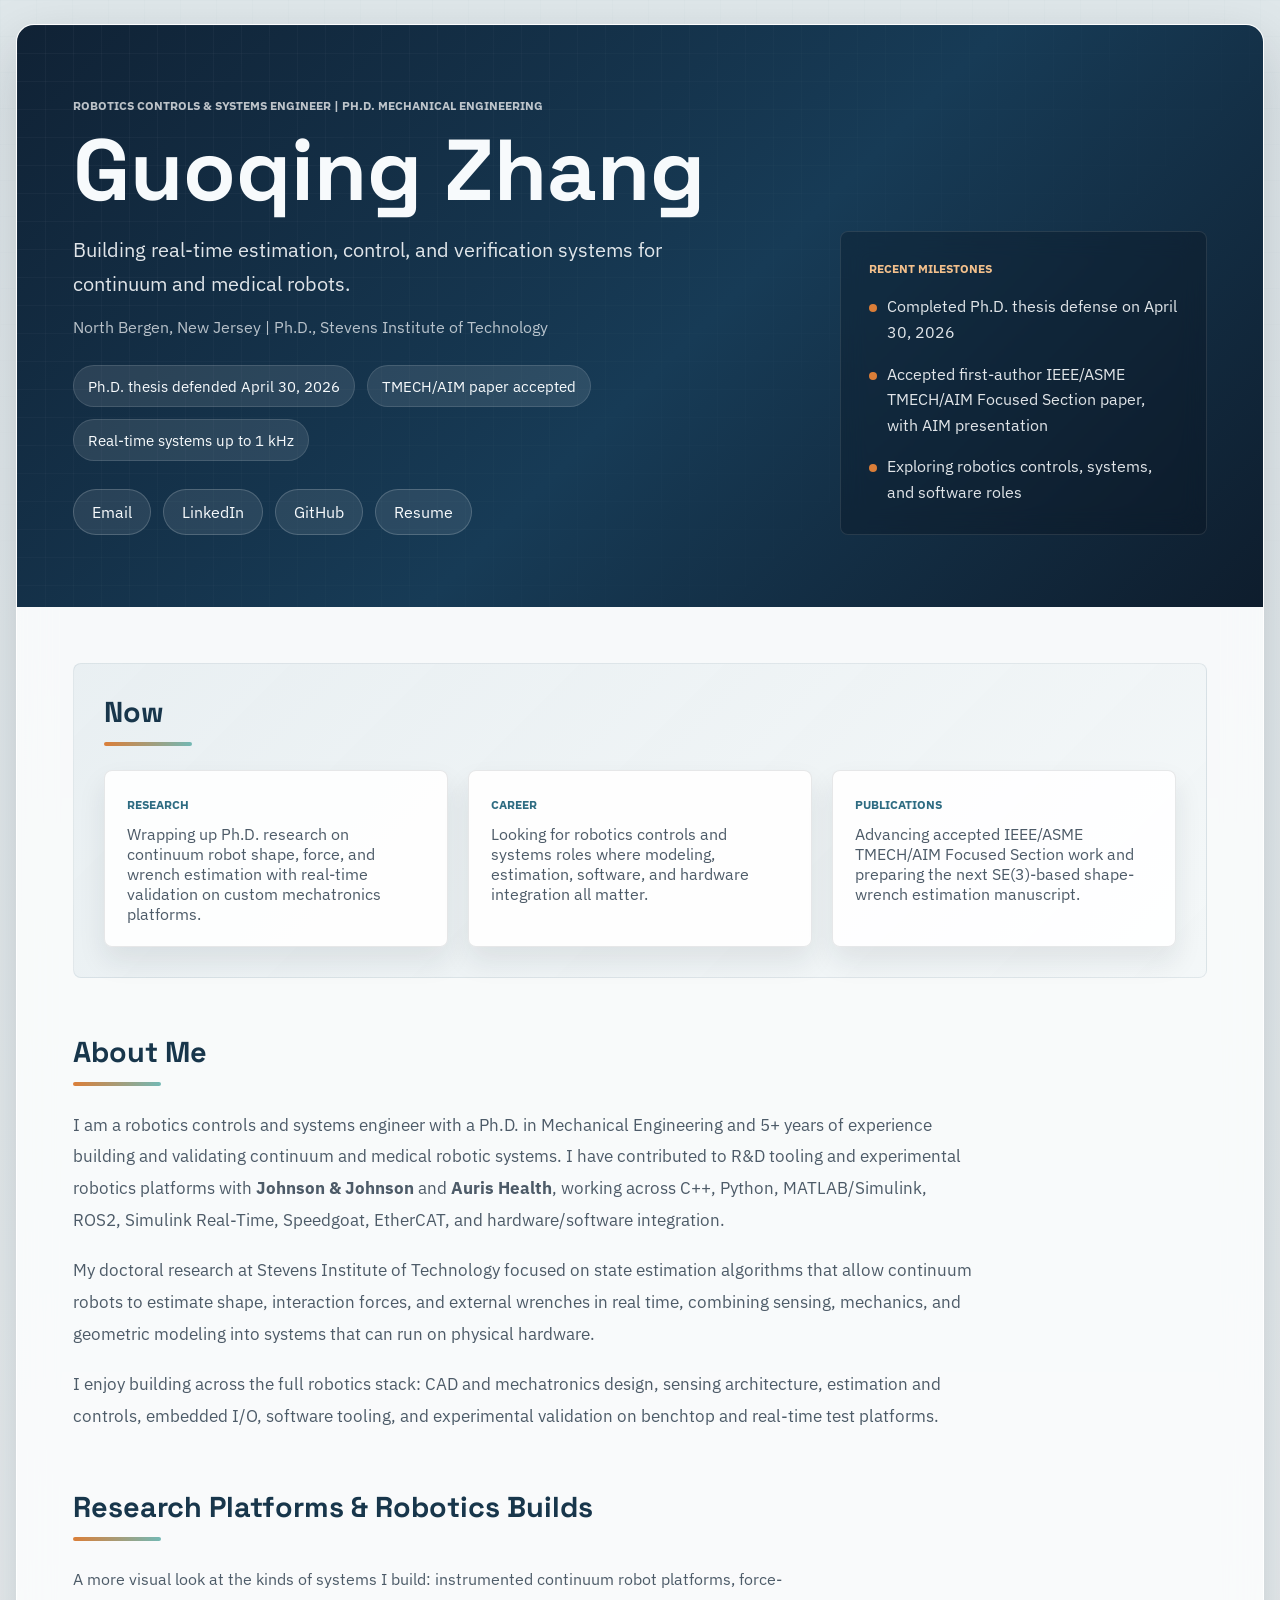
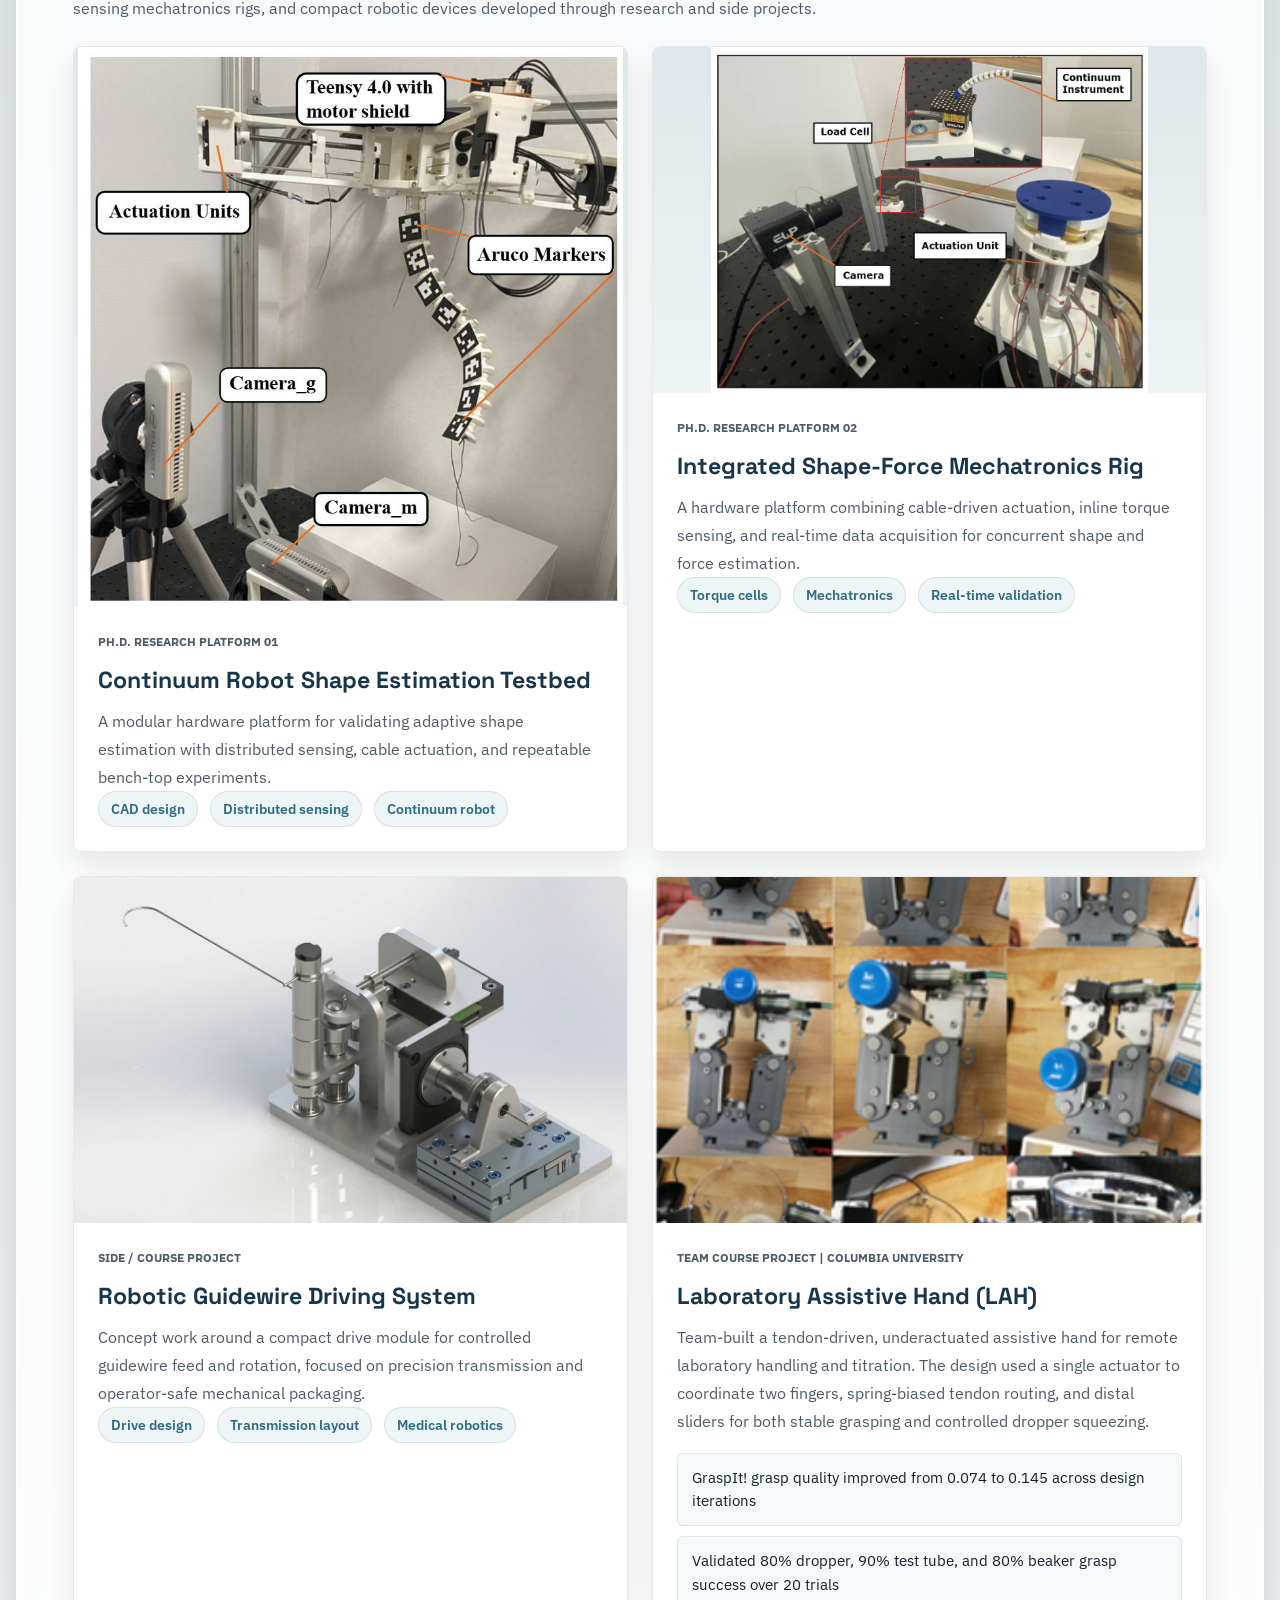
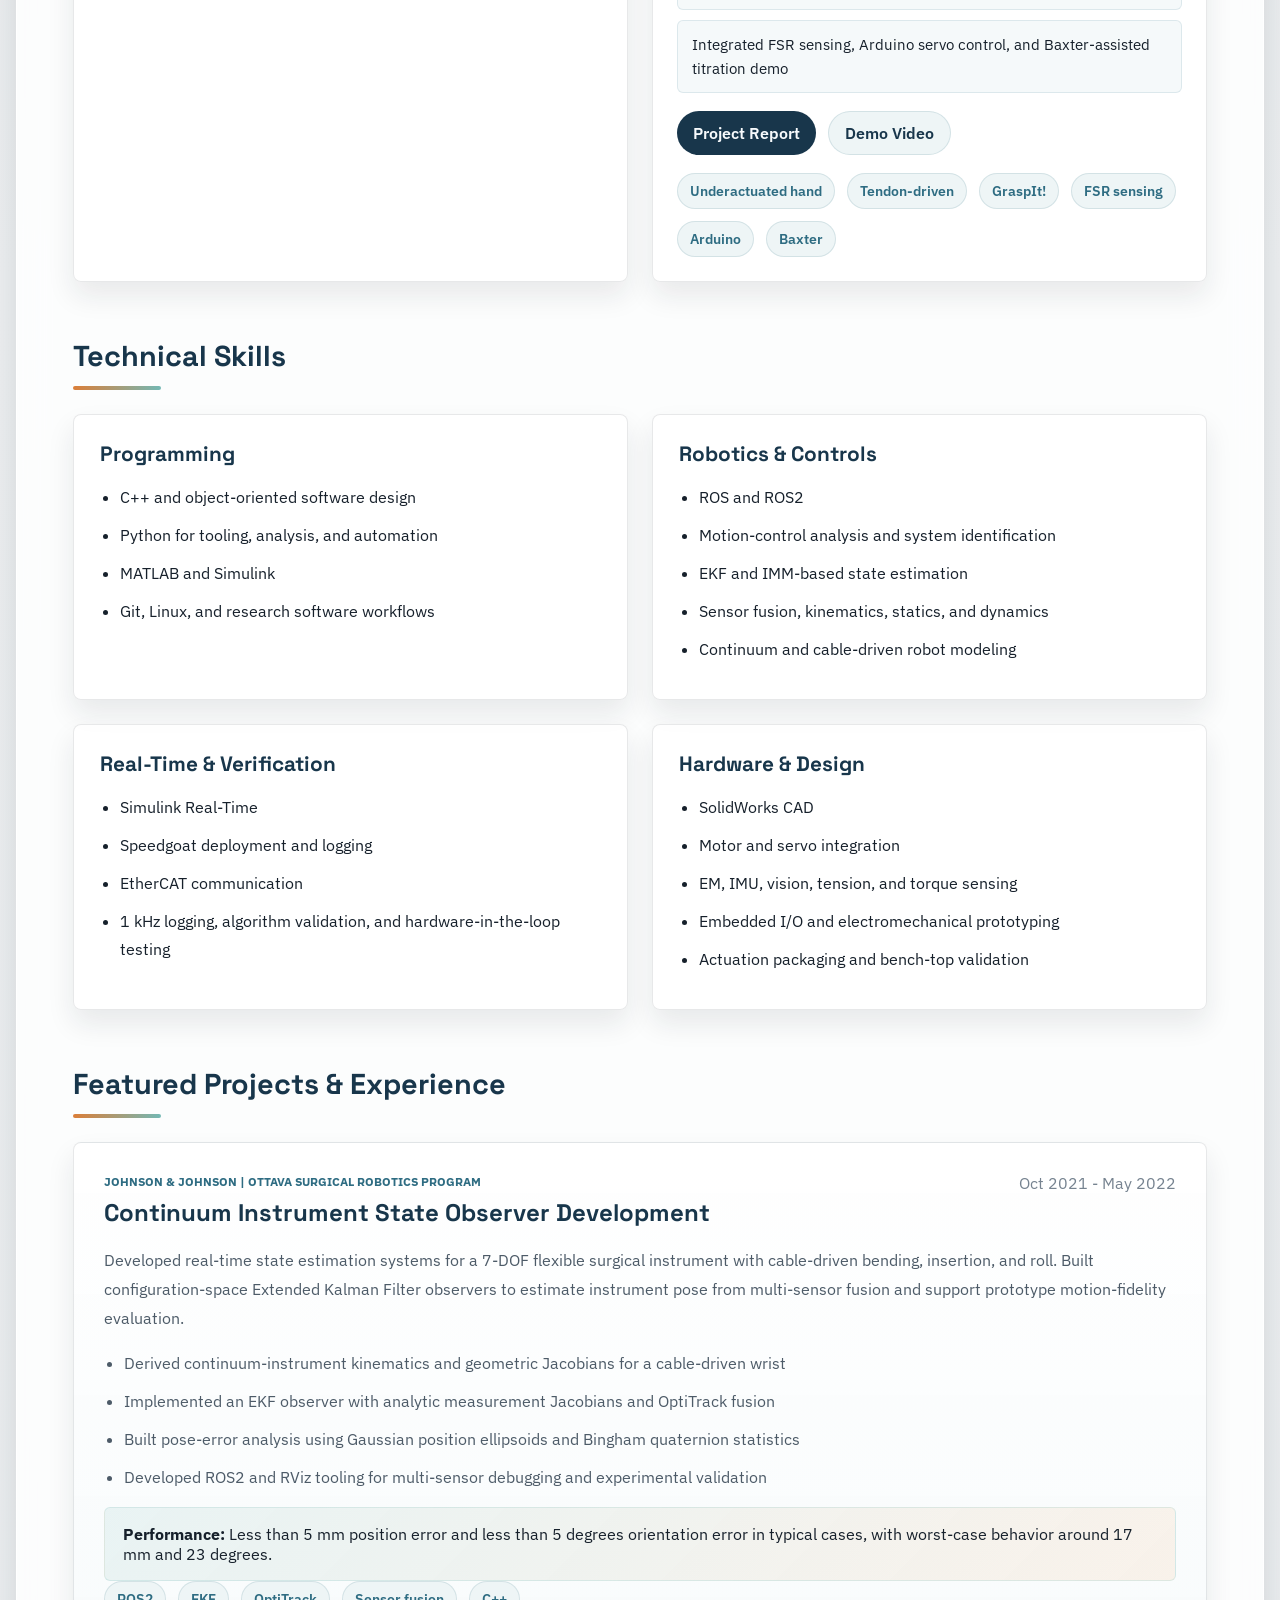
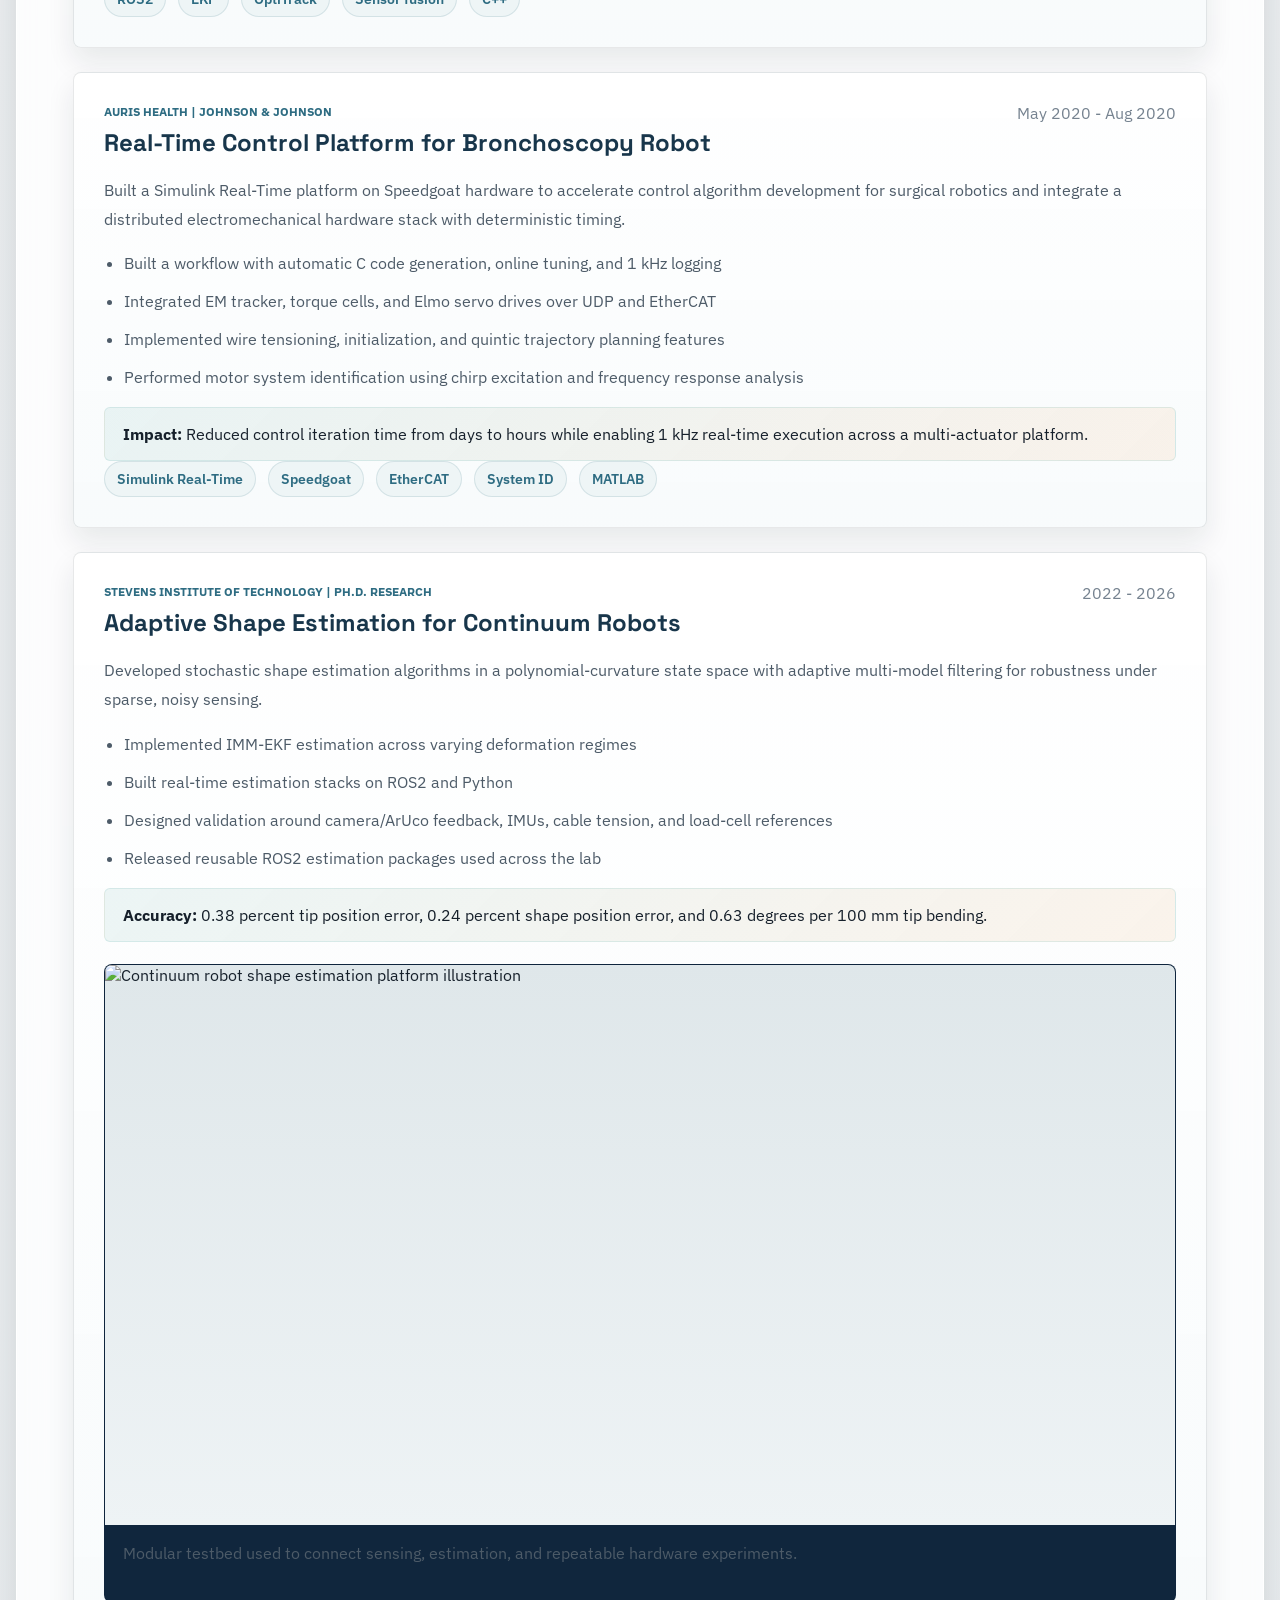
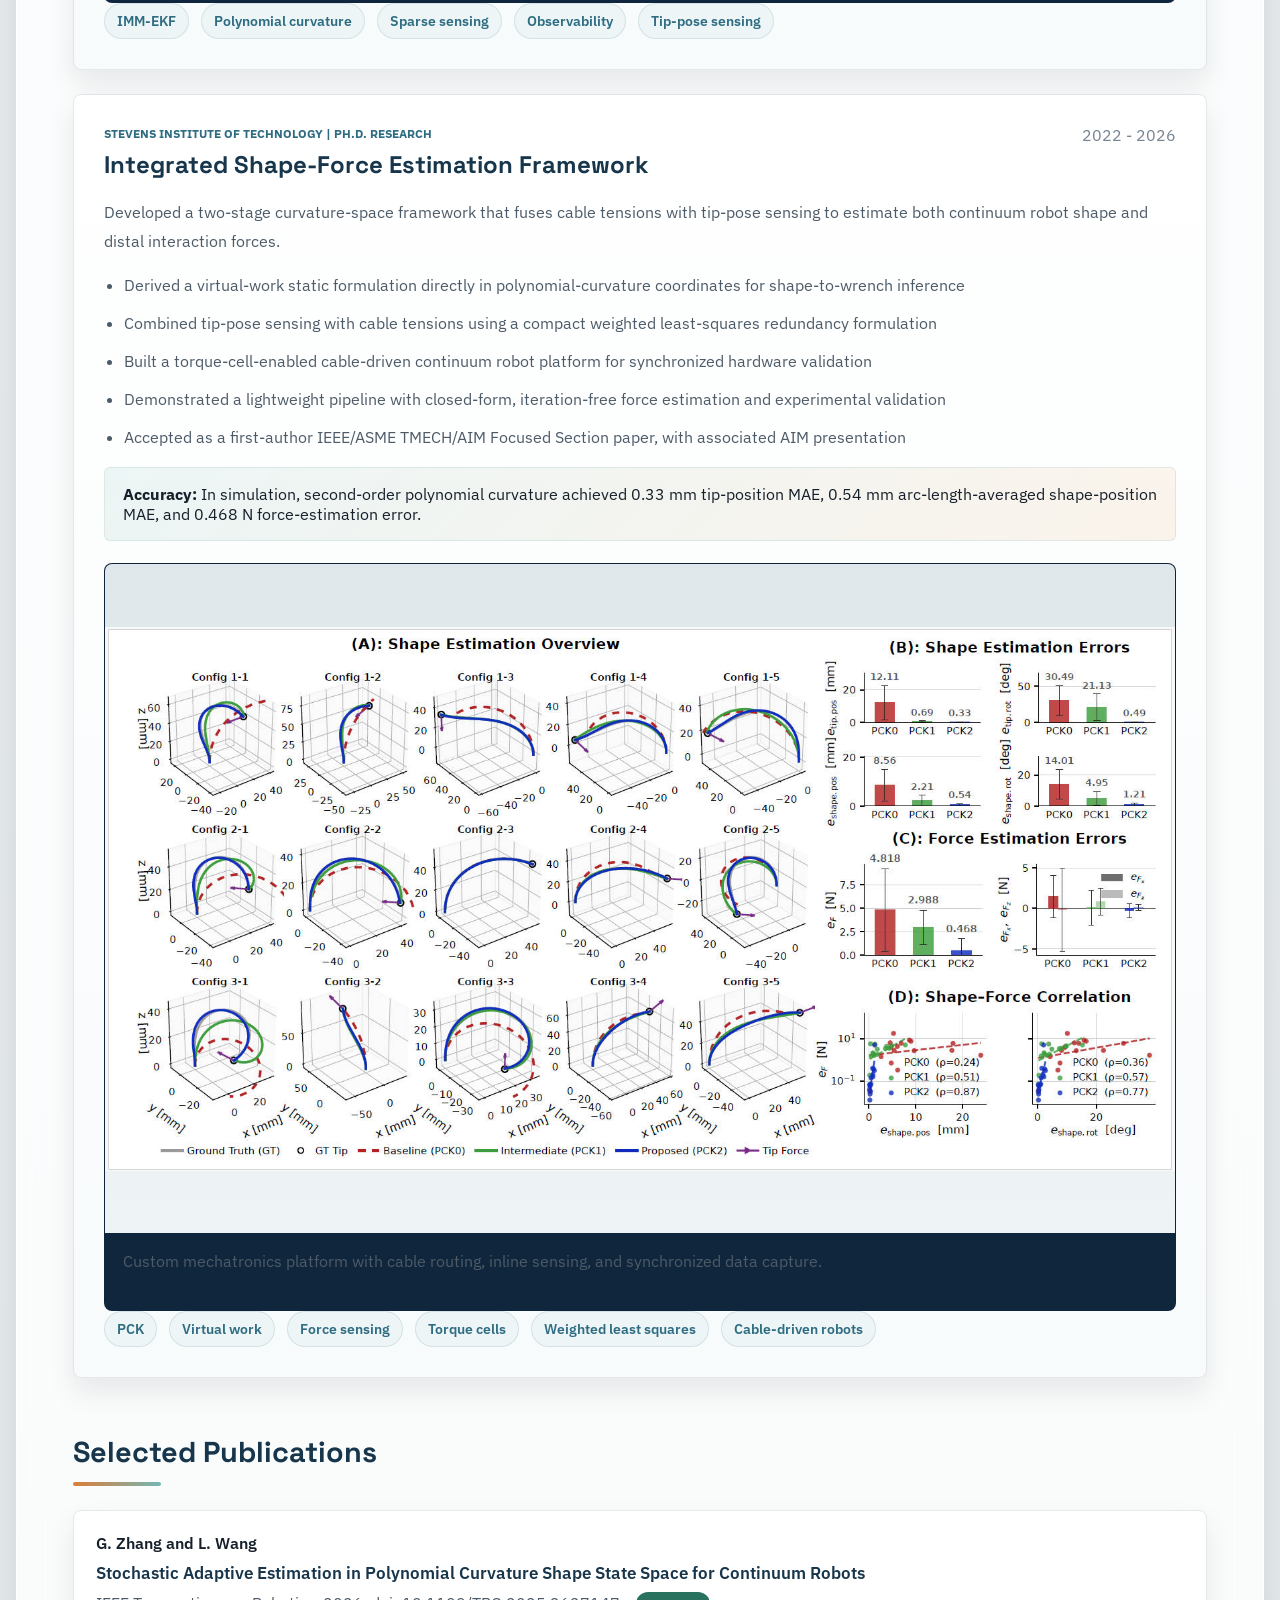
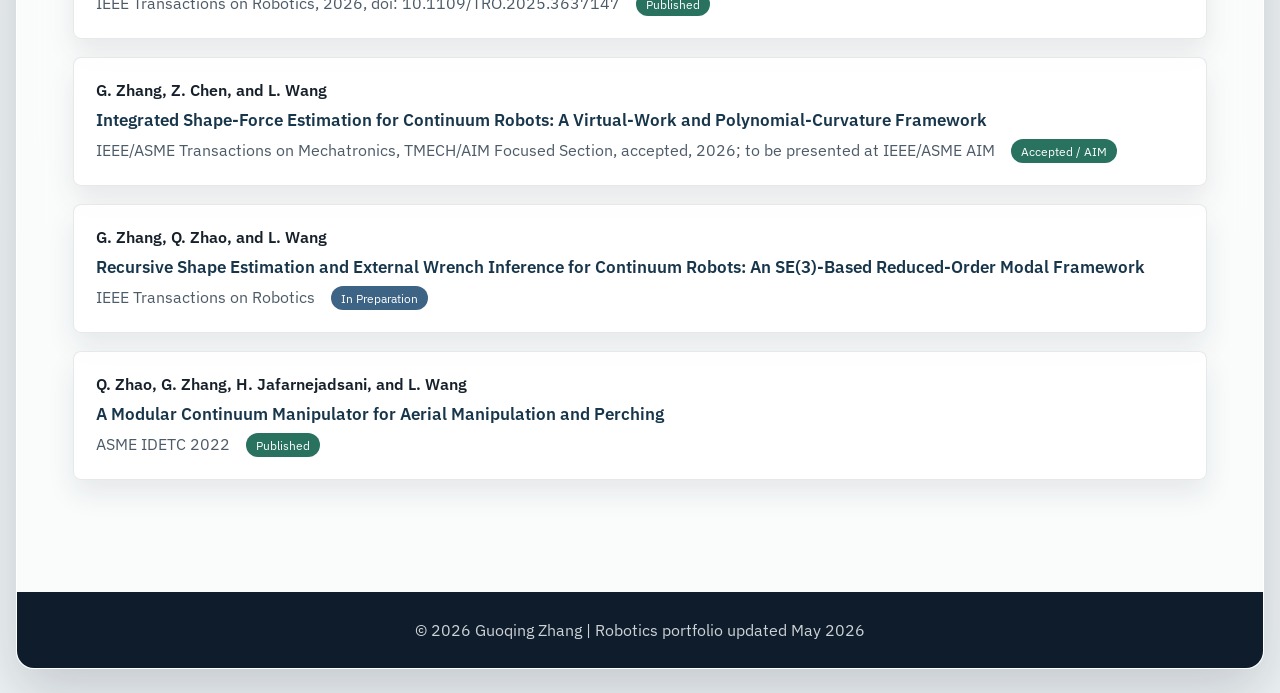
==== commit f3e23f00: "Correct thesis defense date" ====
--- a/index.html
+++ b/index.html
@@ -31,7 +31,7 @@
                 </p>
                 <p class="location">North Bergen, New Jersey | Ph.D., Stevens Institute of Technology</p>
                 <div class="hero-highlights">
-                    <span>Ph.D. thesis defended May 2026</span>
+                    <span>Ph.D. thesis defended April 30, 2026</span>
                     <span>TMECH/AIM paper accepted</span>
                     <span>Real-time systems up to 1 kHz</span>
                 </div>
@@ -45,7 +45,7 @@
             <aside class="hero-panel" aria-label="Current priorities">
                 <p class="panel-label">Recent milestones</p>
                 <ul>
-                    <li>Completed Ph.D. thesis defense in May 2026</li>
+                    <li>Completed Ph.D. thesis defense on April 30, 2026</li>
                     <li>Accepted first-author IEEE/ASME TMECH/AIM Focused Section paper, with AIM presentation</li>
                     <li>Exploring robotics controls, systems, and software roles</li>
                 </ul>
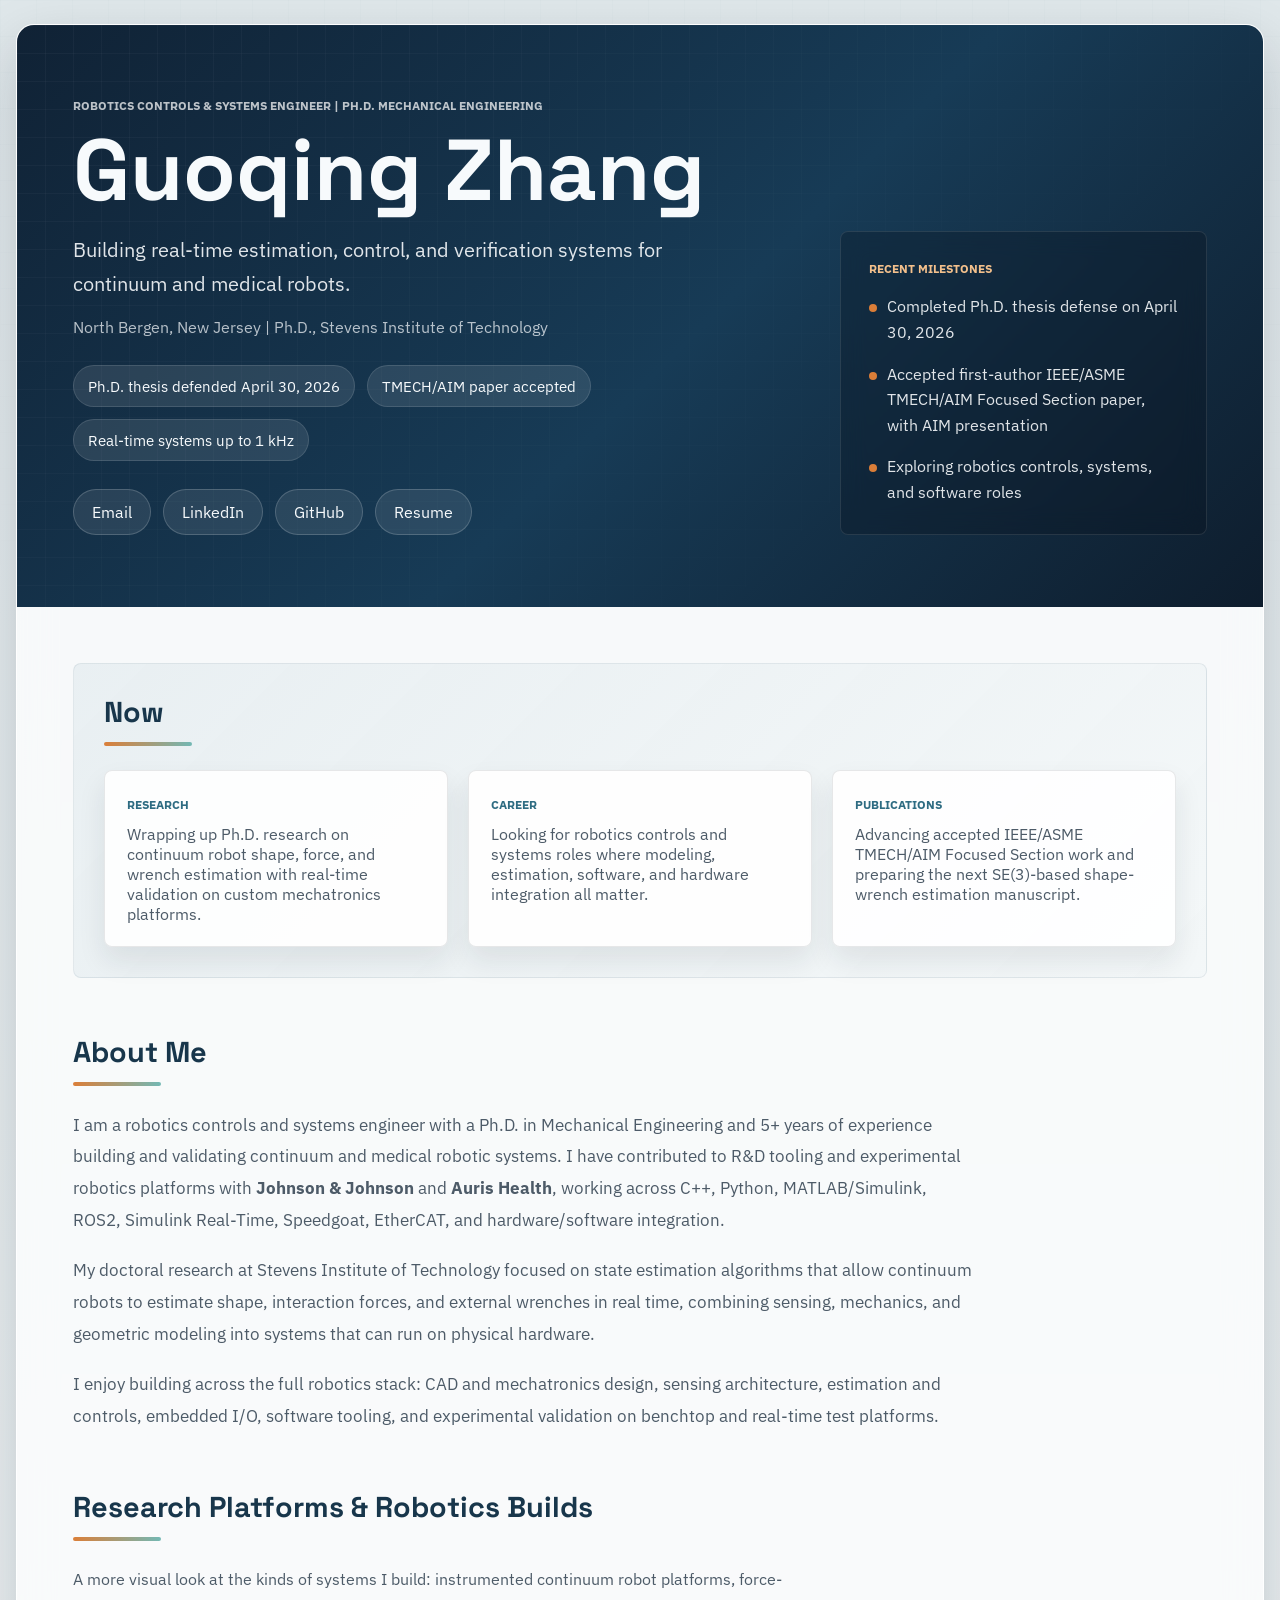
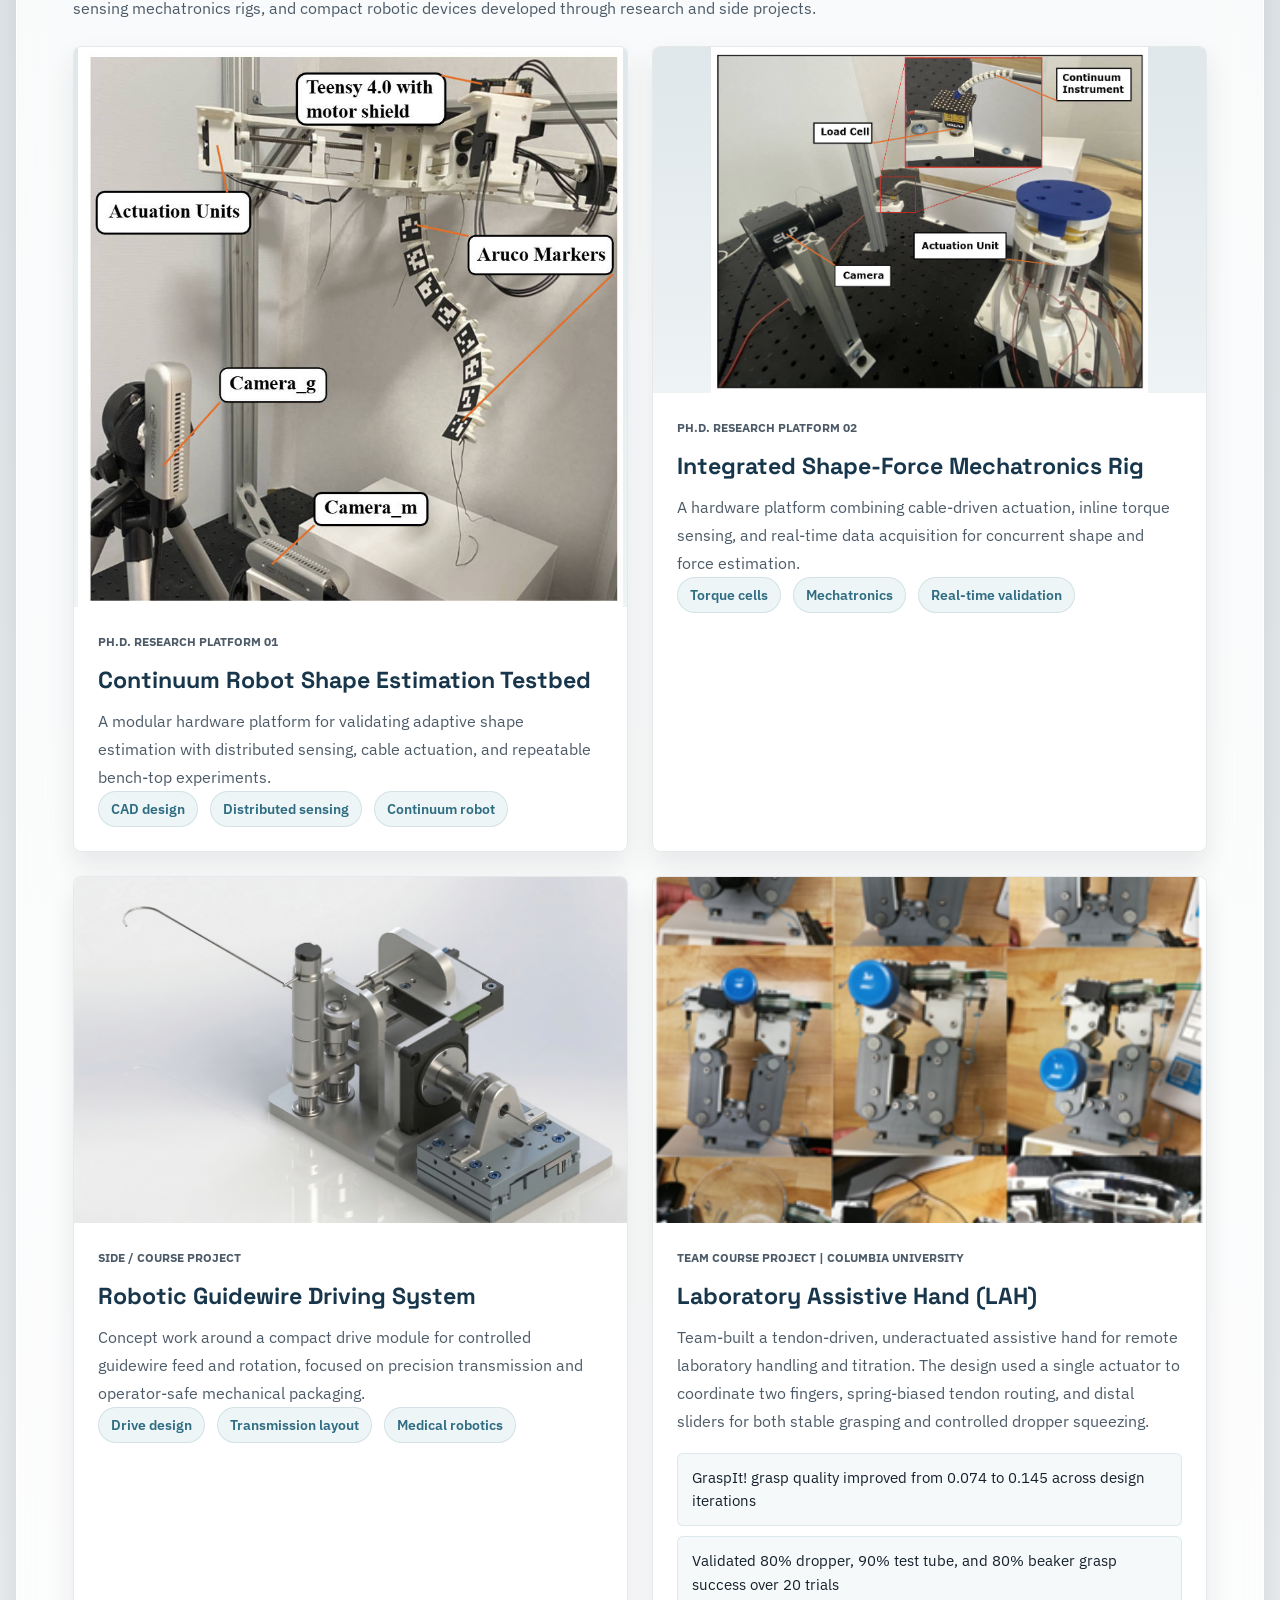
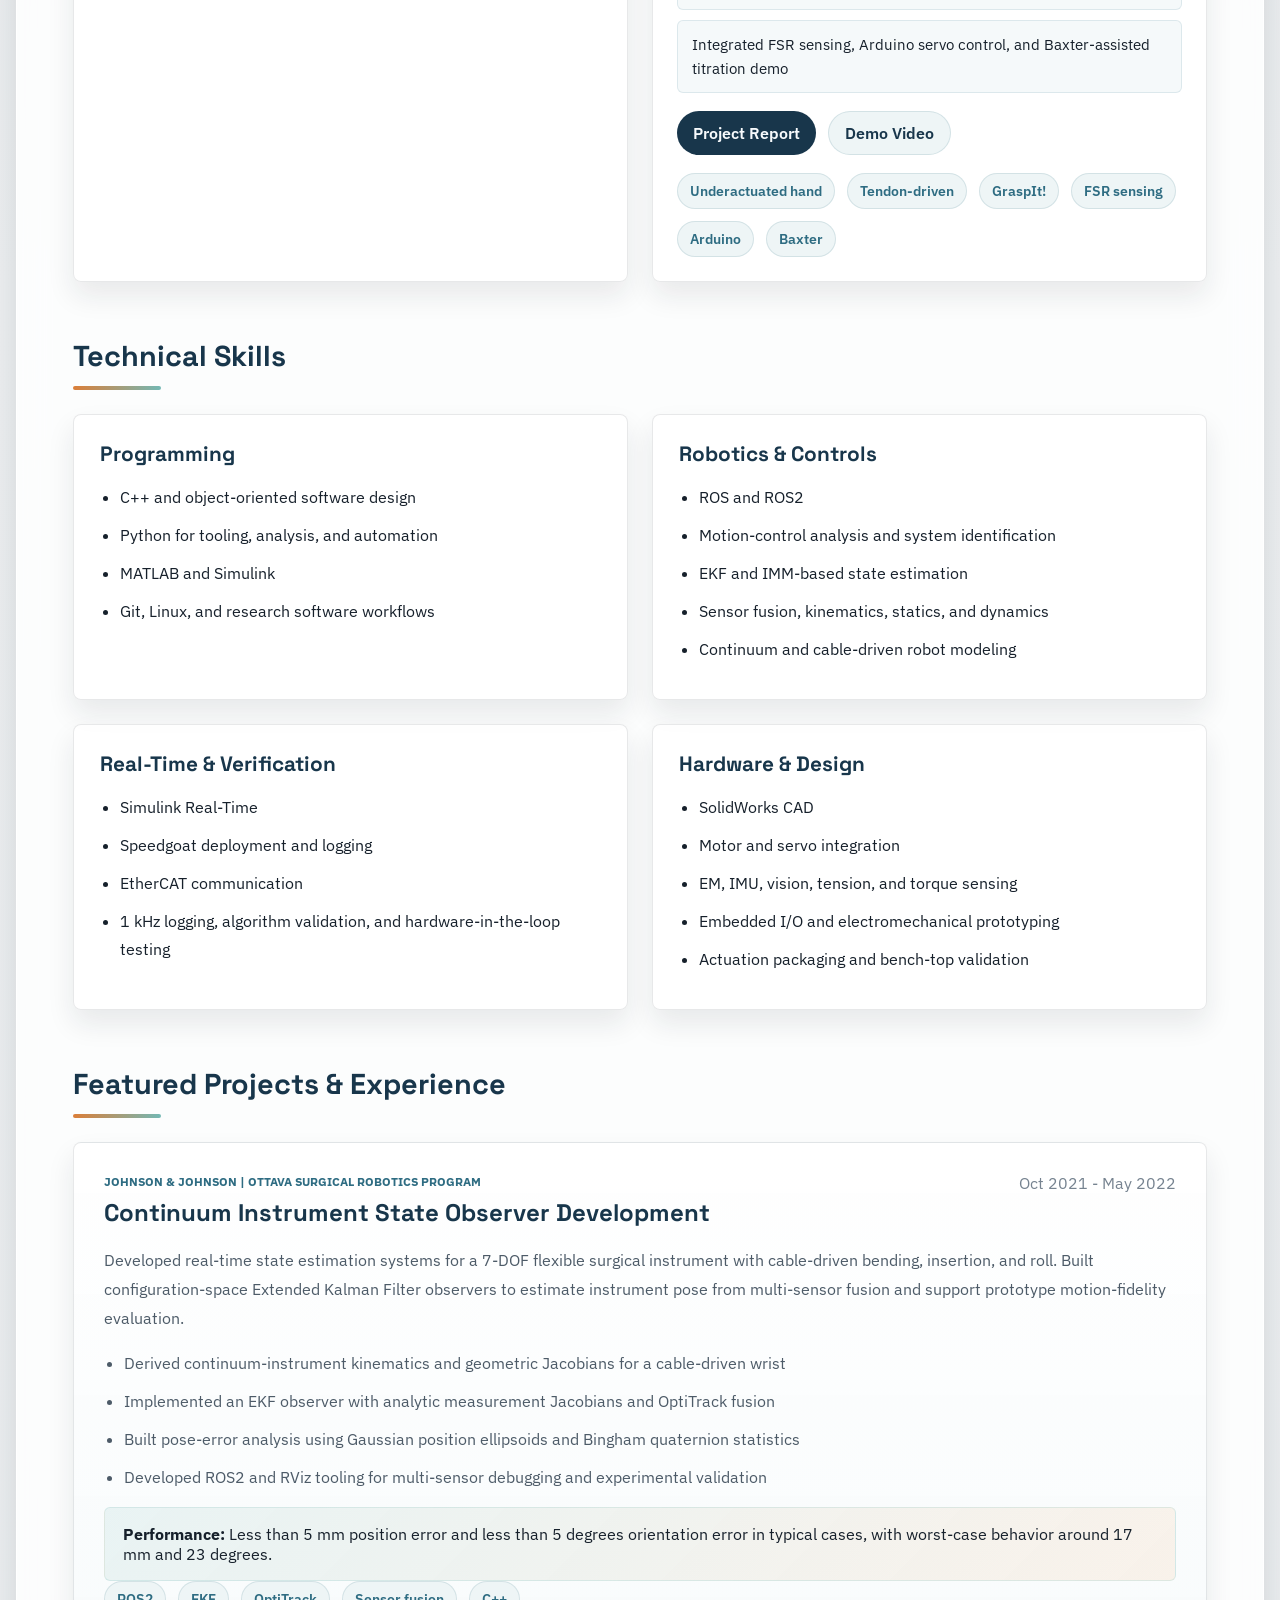
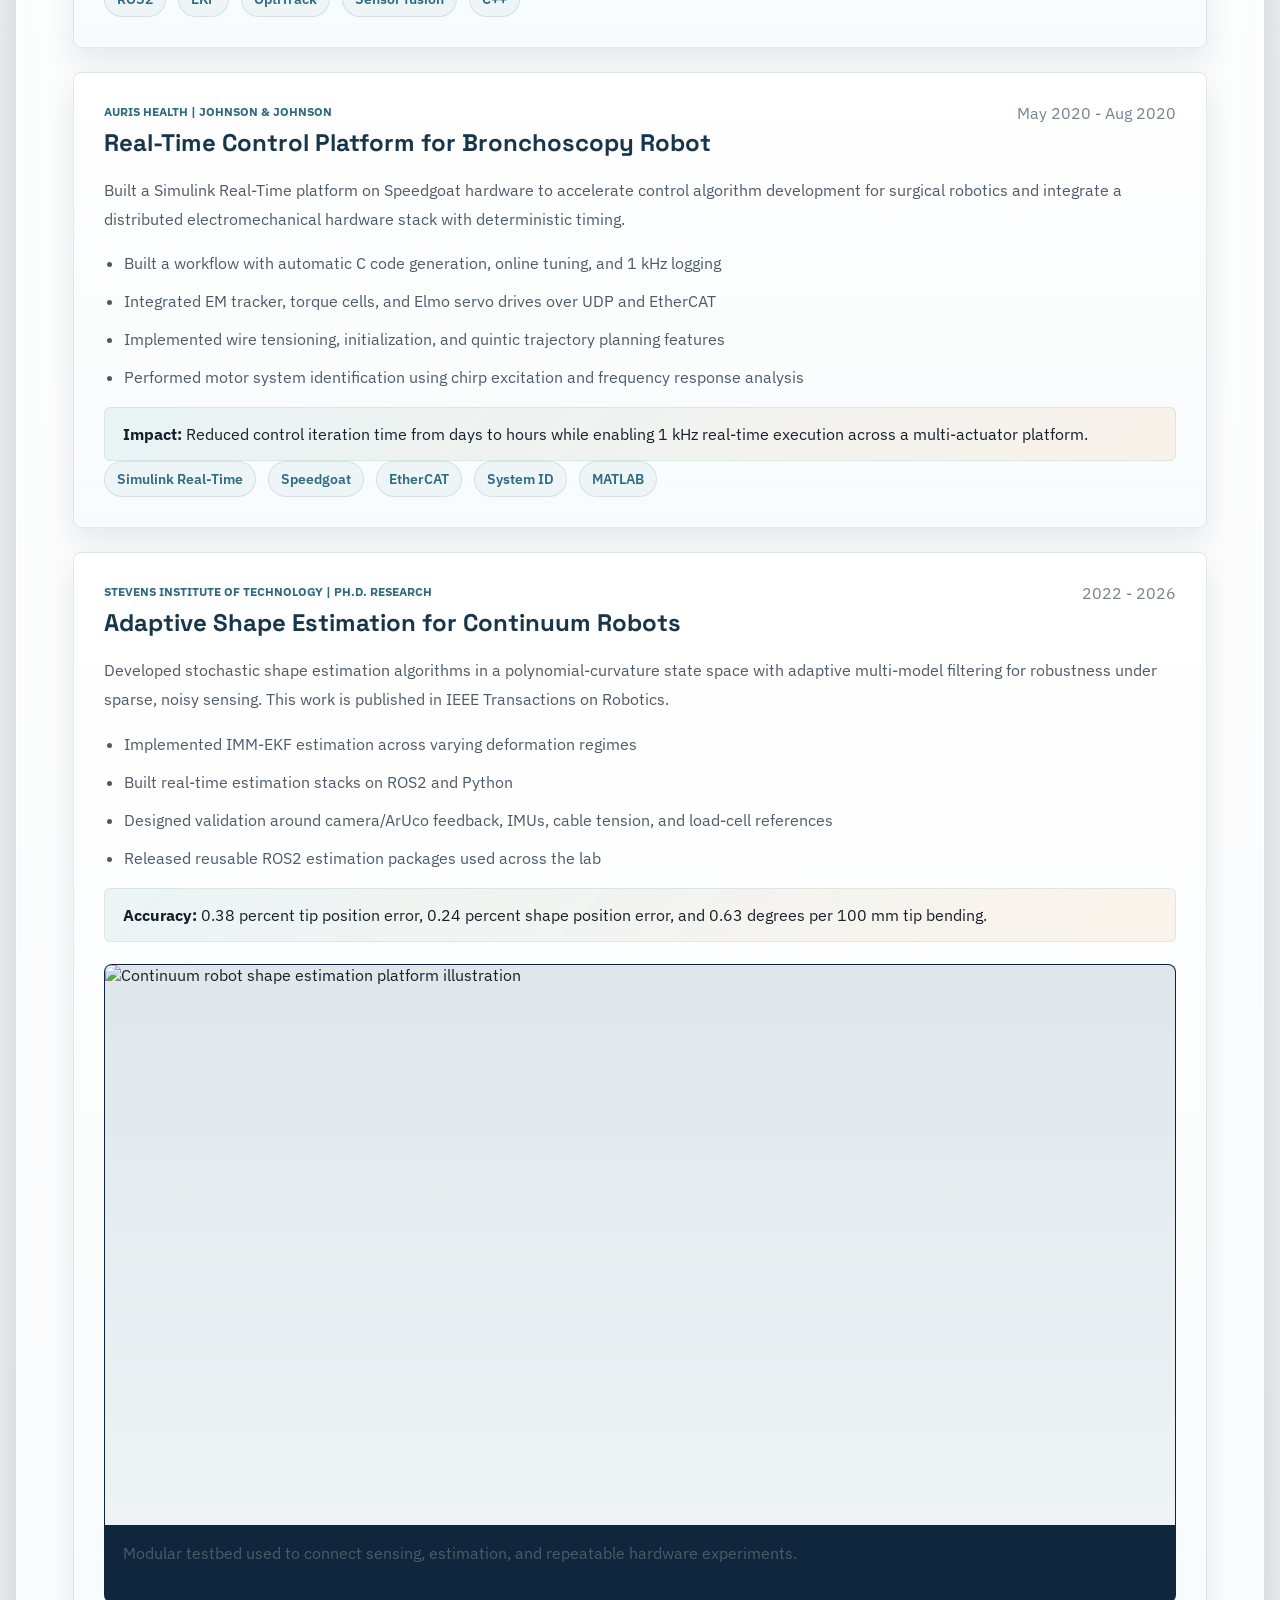
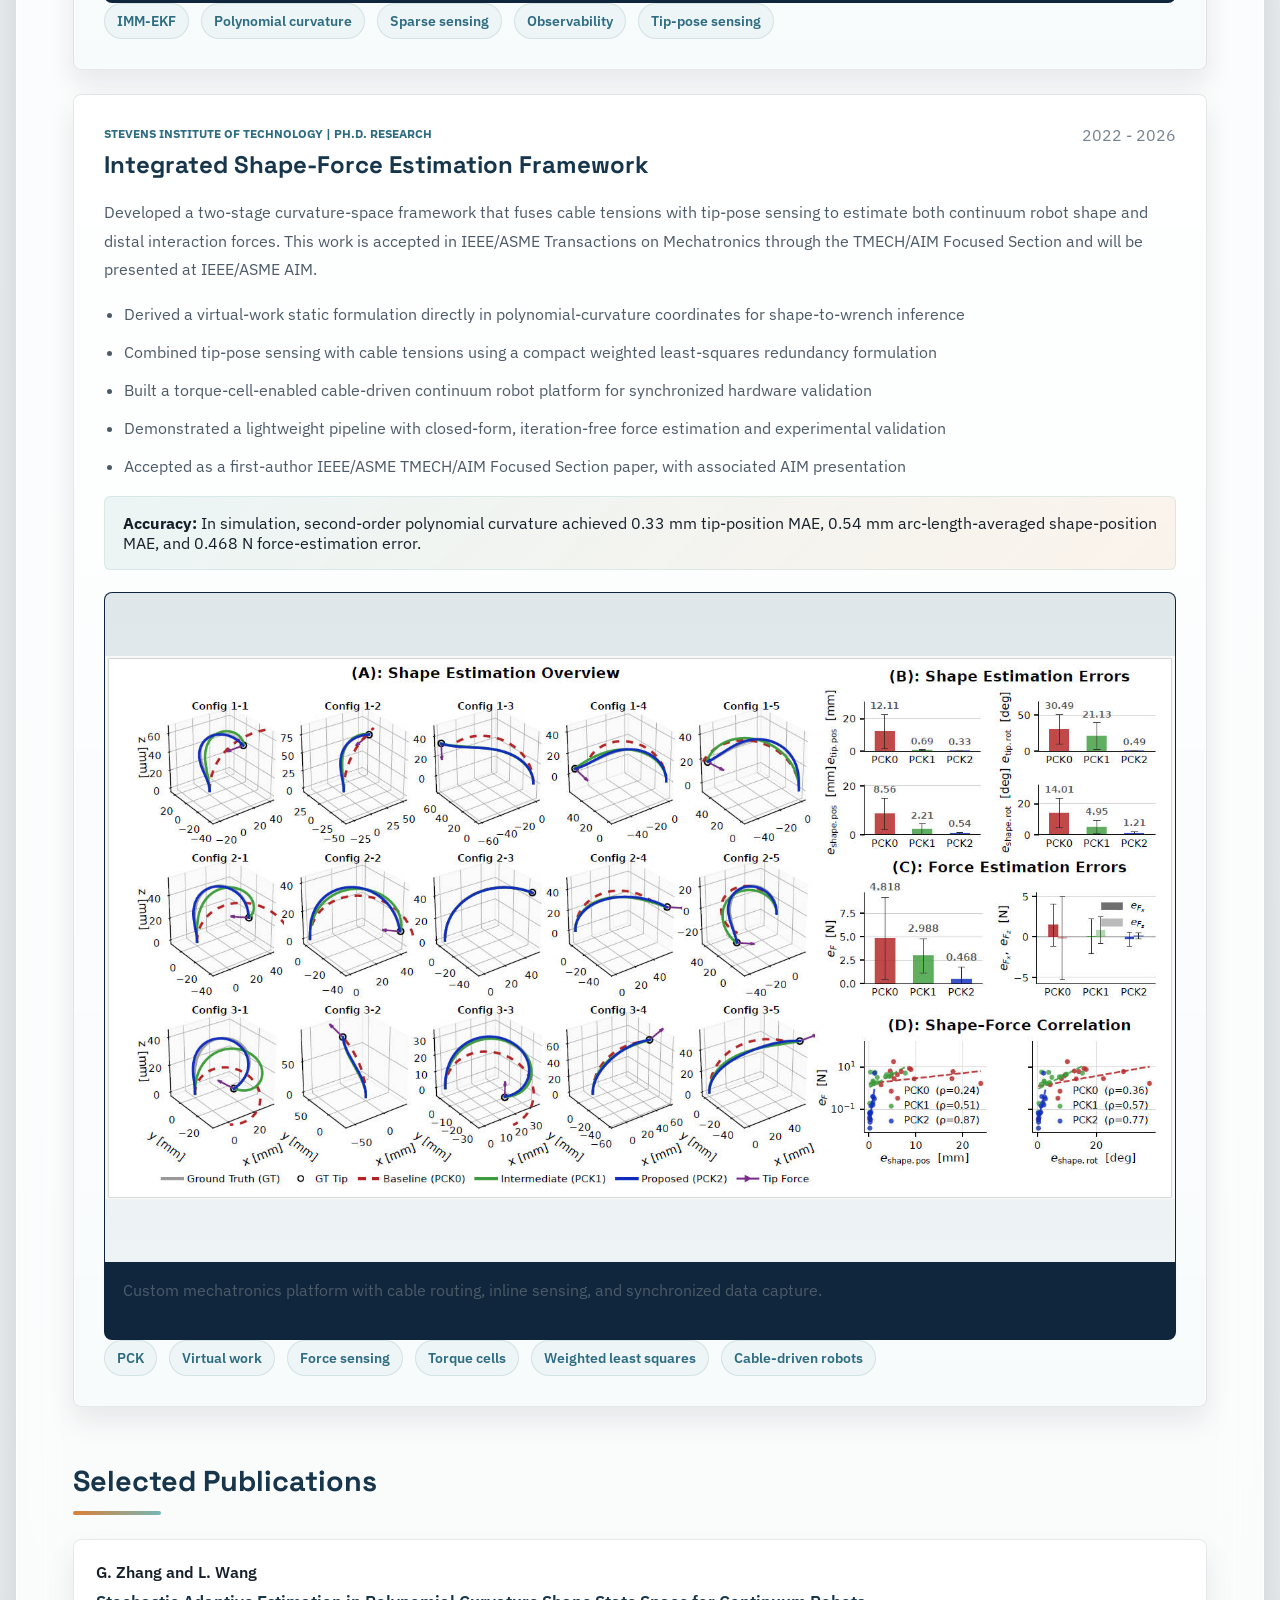
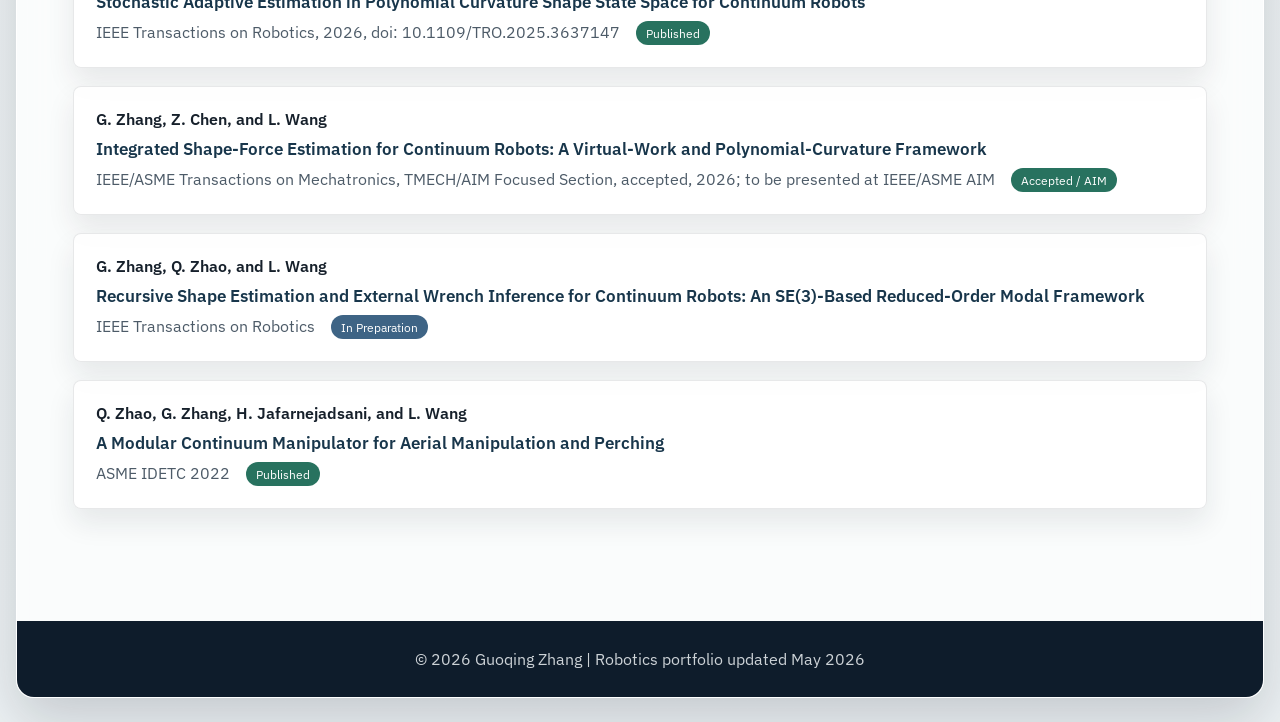
==== commit fab72ba5: "Add publication context to project intros" ====
--- a/index.html
+++ b/index.html
@@ -323,6 +323,7 @@
                     <p>
                         Developed stochastic shape estimation algorithms in a polynomial-curvature state
                         space with adaptive multi-model filtering for robustness under sparse, noisy sensing.
+                        This work is published in IEEE Transactions on Robotics.
                     </p>
                     <ul>
                         <li>Implemented IMM-EKF estimation across varying deformation regimes</li>
@@ -360,7 +361,8 @@
                     <p>
                         Developed a two-stage curvature-space framework that fuses cable tensions with
                         tip-pose sensing to estimate both continuum robot shape and distal interaction
-                        forces.
+                        forces. This work is accepted in IEEE/ASME Transactions on Mechatronics through
+                        the TMECH/AIM Focused Section and will be presented at IEEE/ASME AIM.
                     </p>
                     <ul>
                         <li>Derived a virtual-work static formulation directly in polynomial-curvature coordinates for shape-to-wrench inference</li>
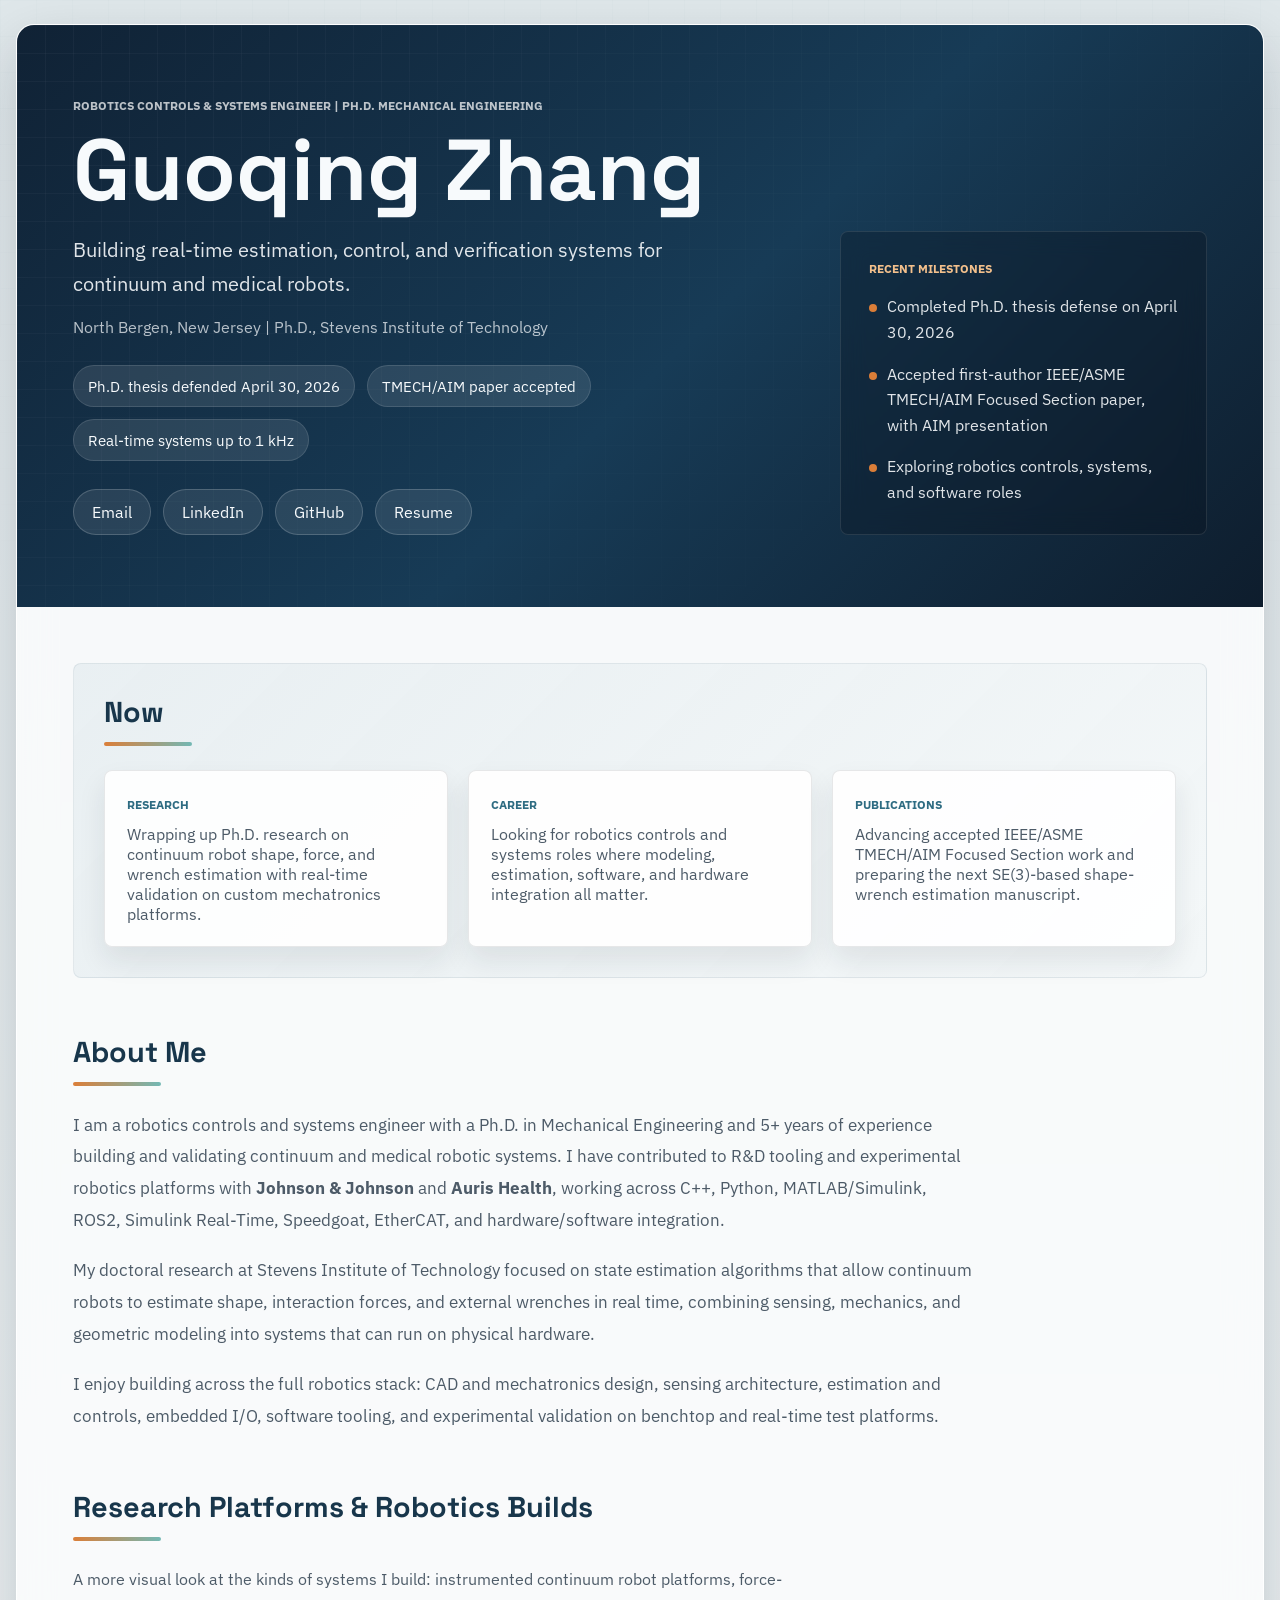
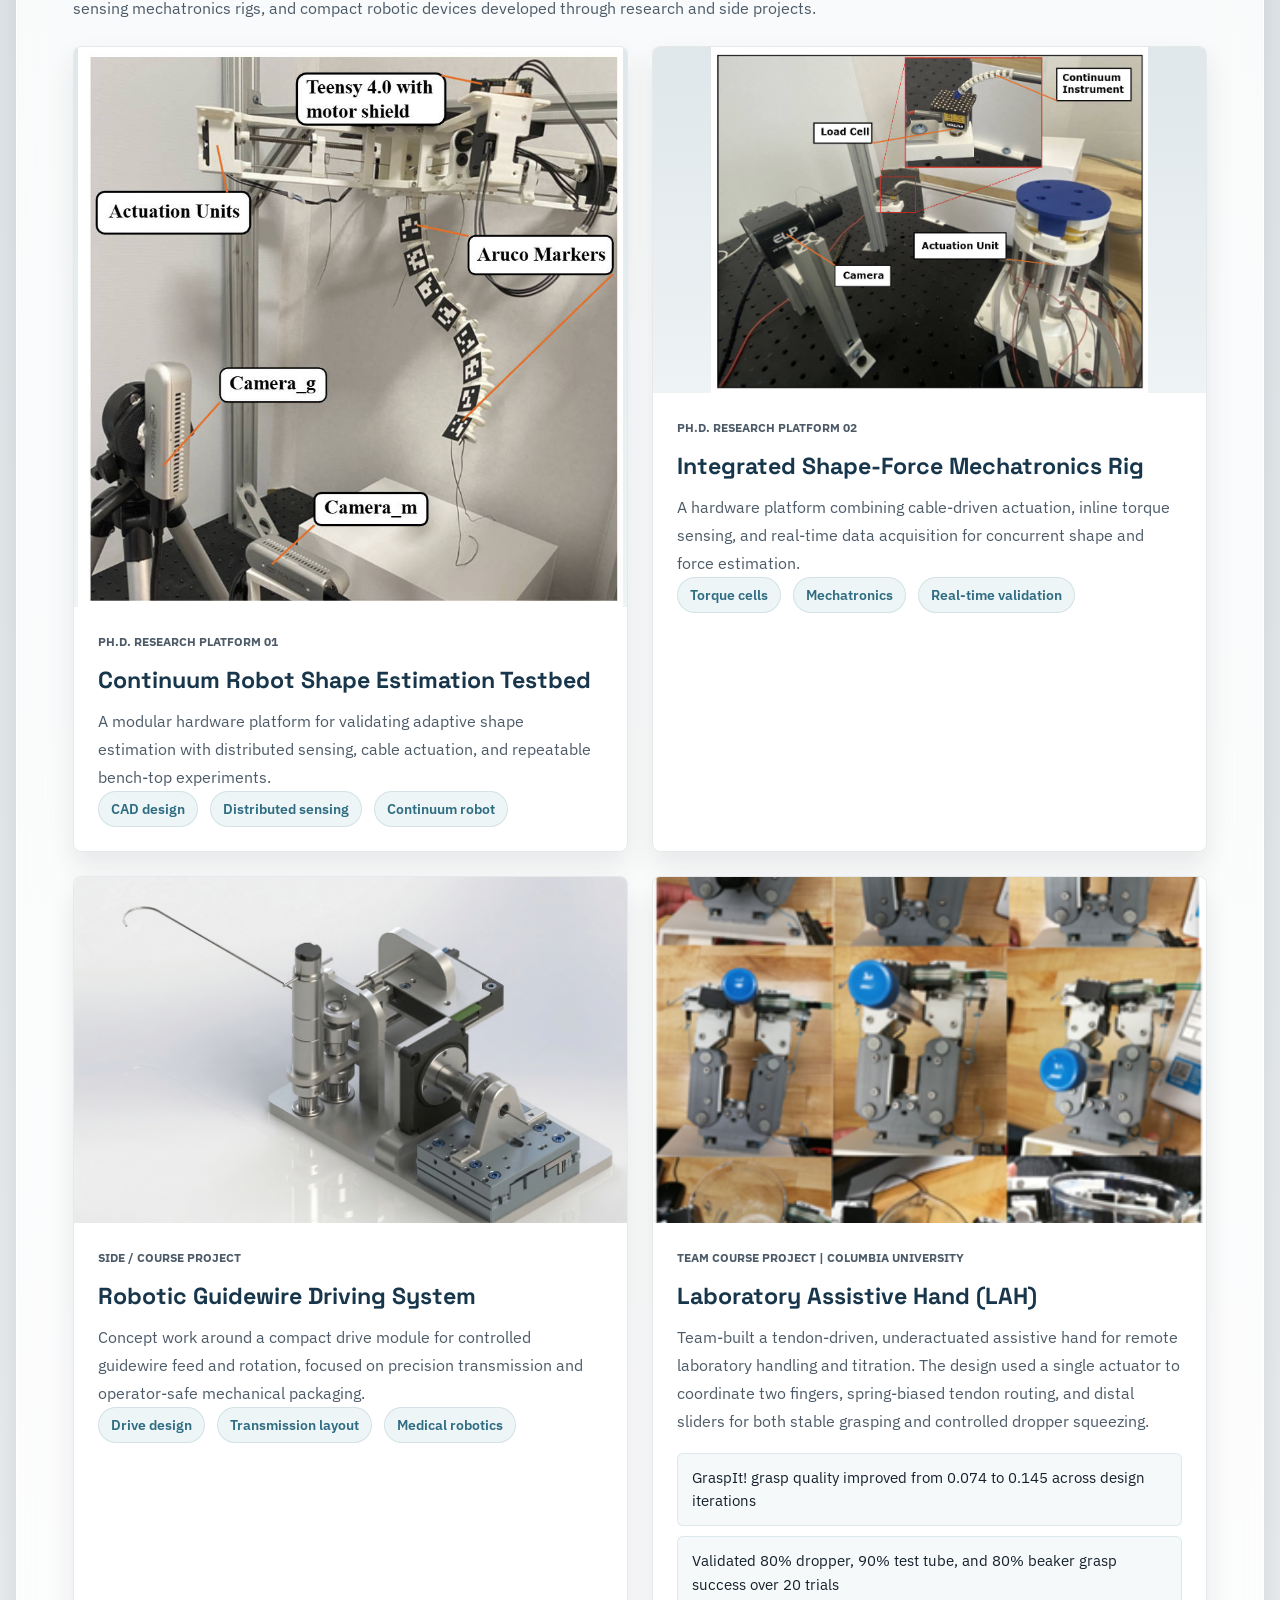
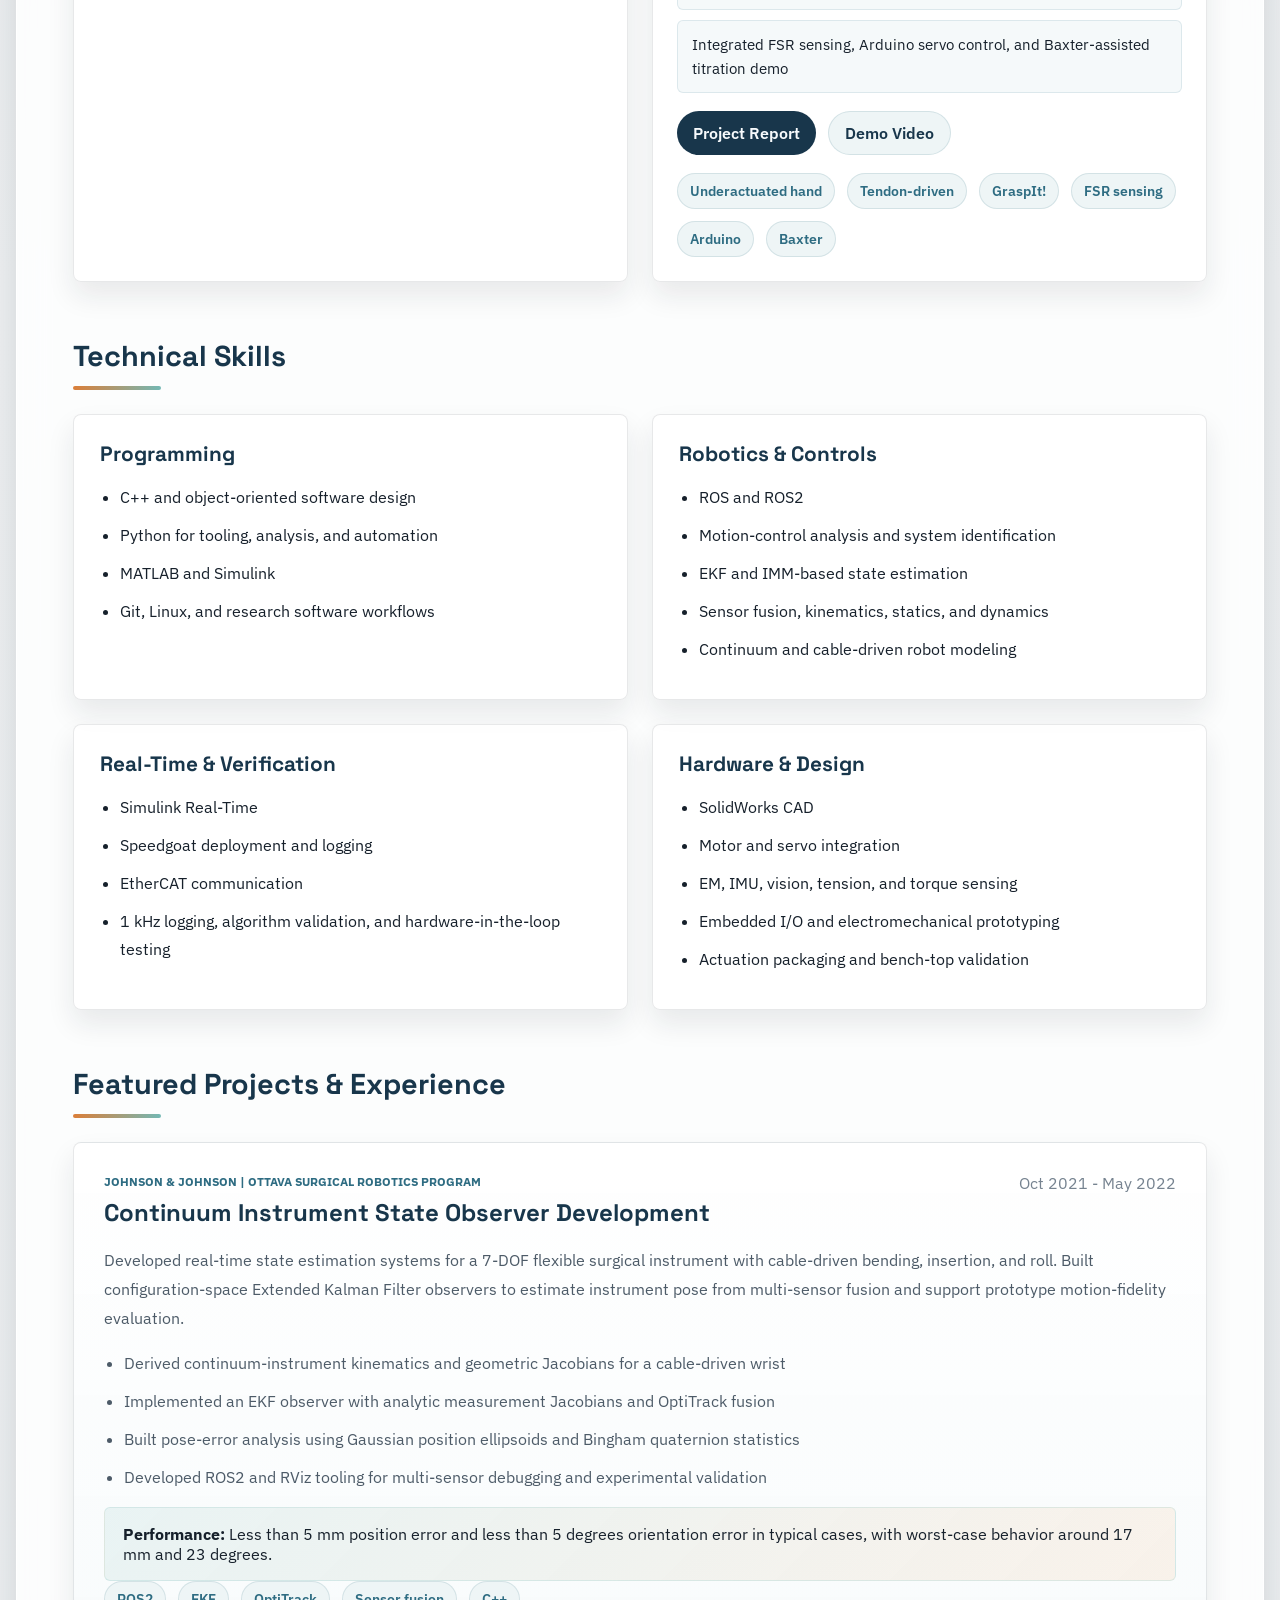
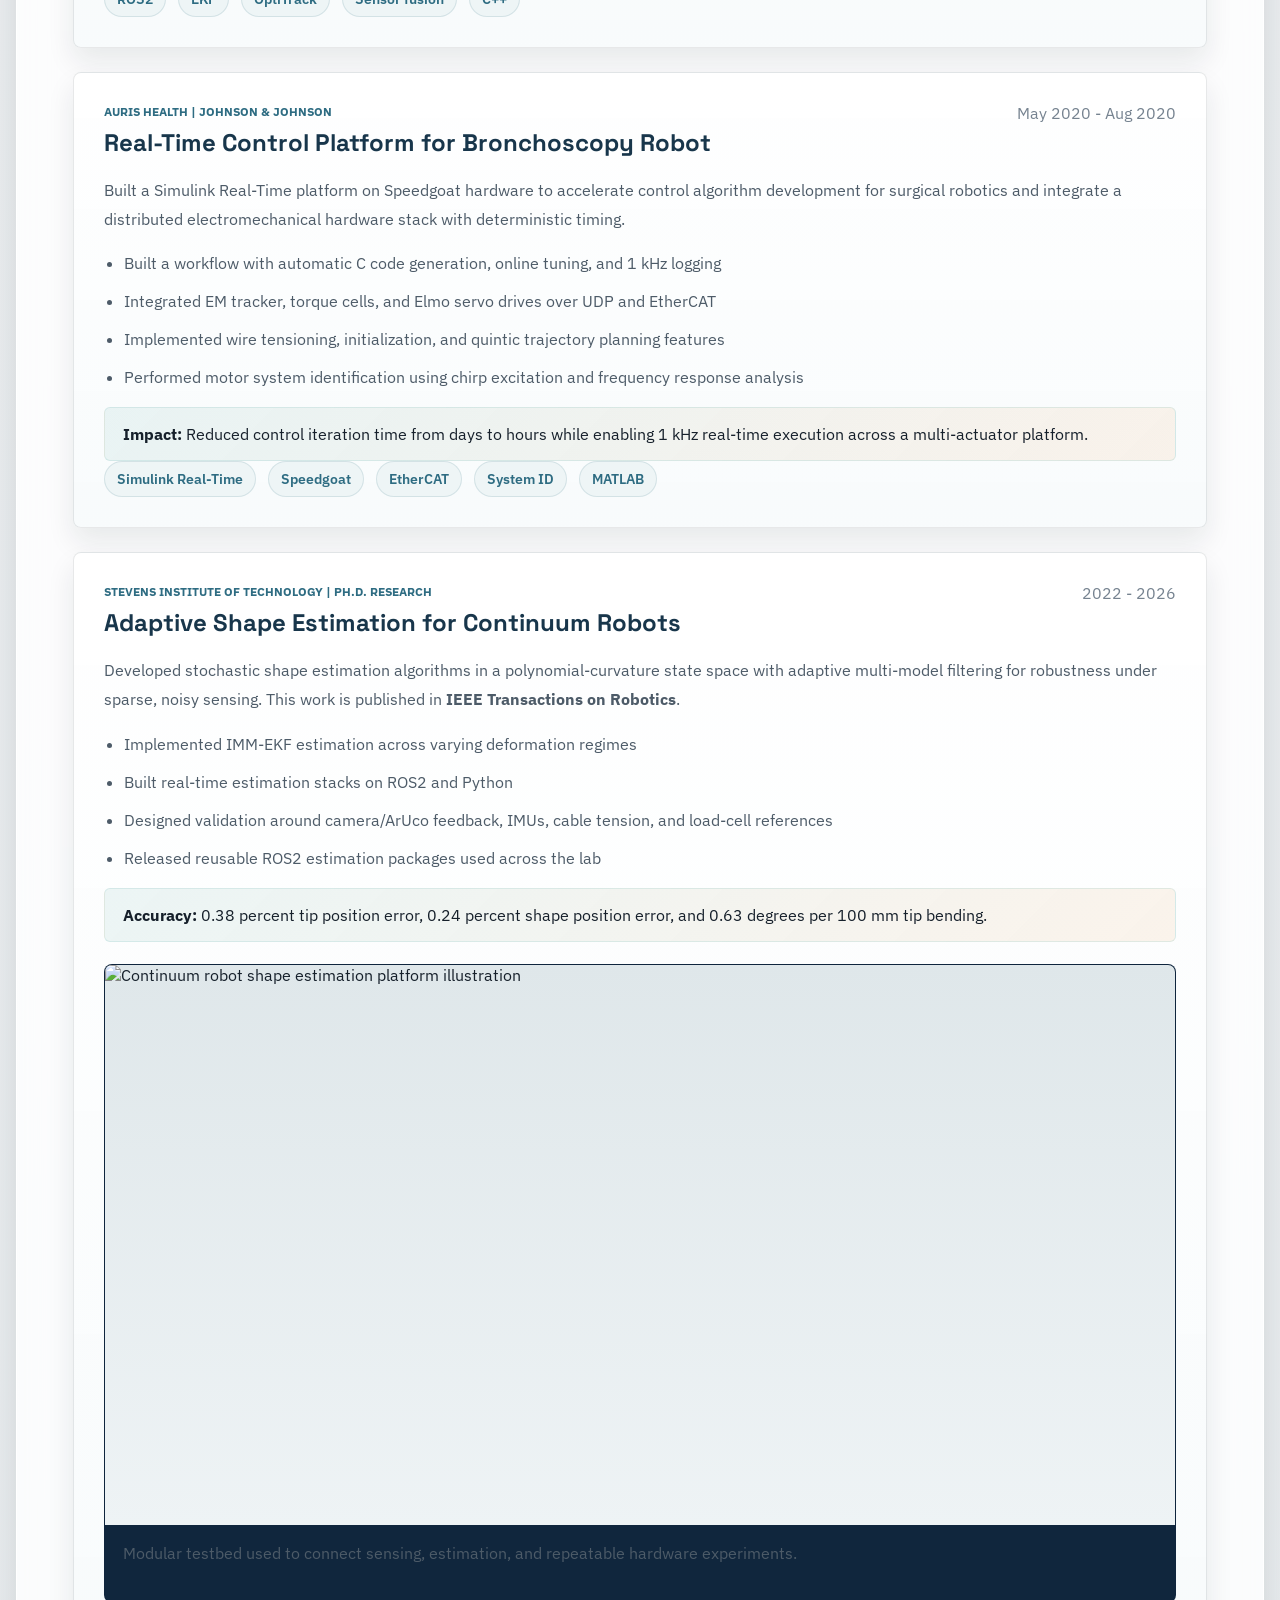
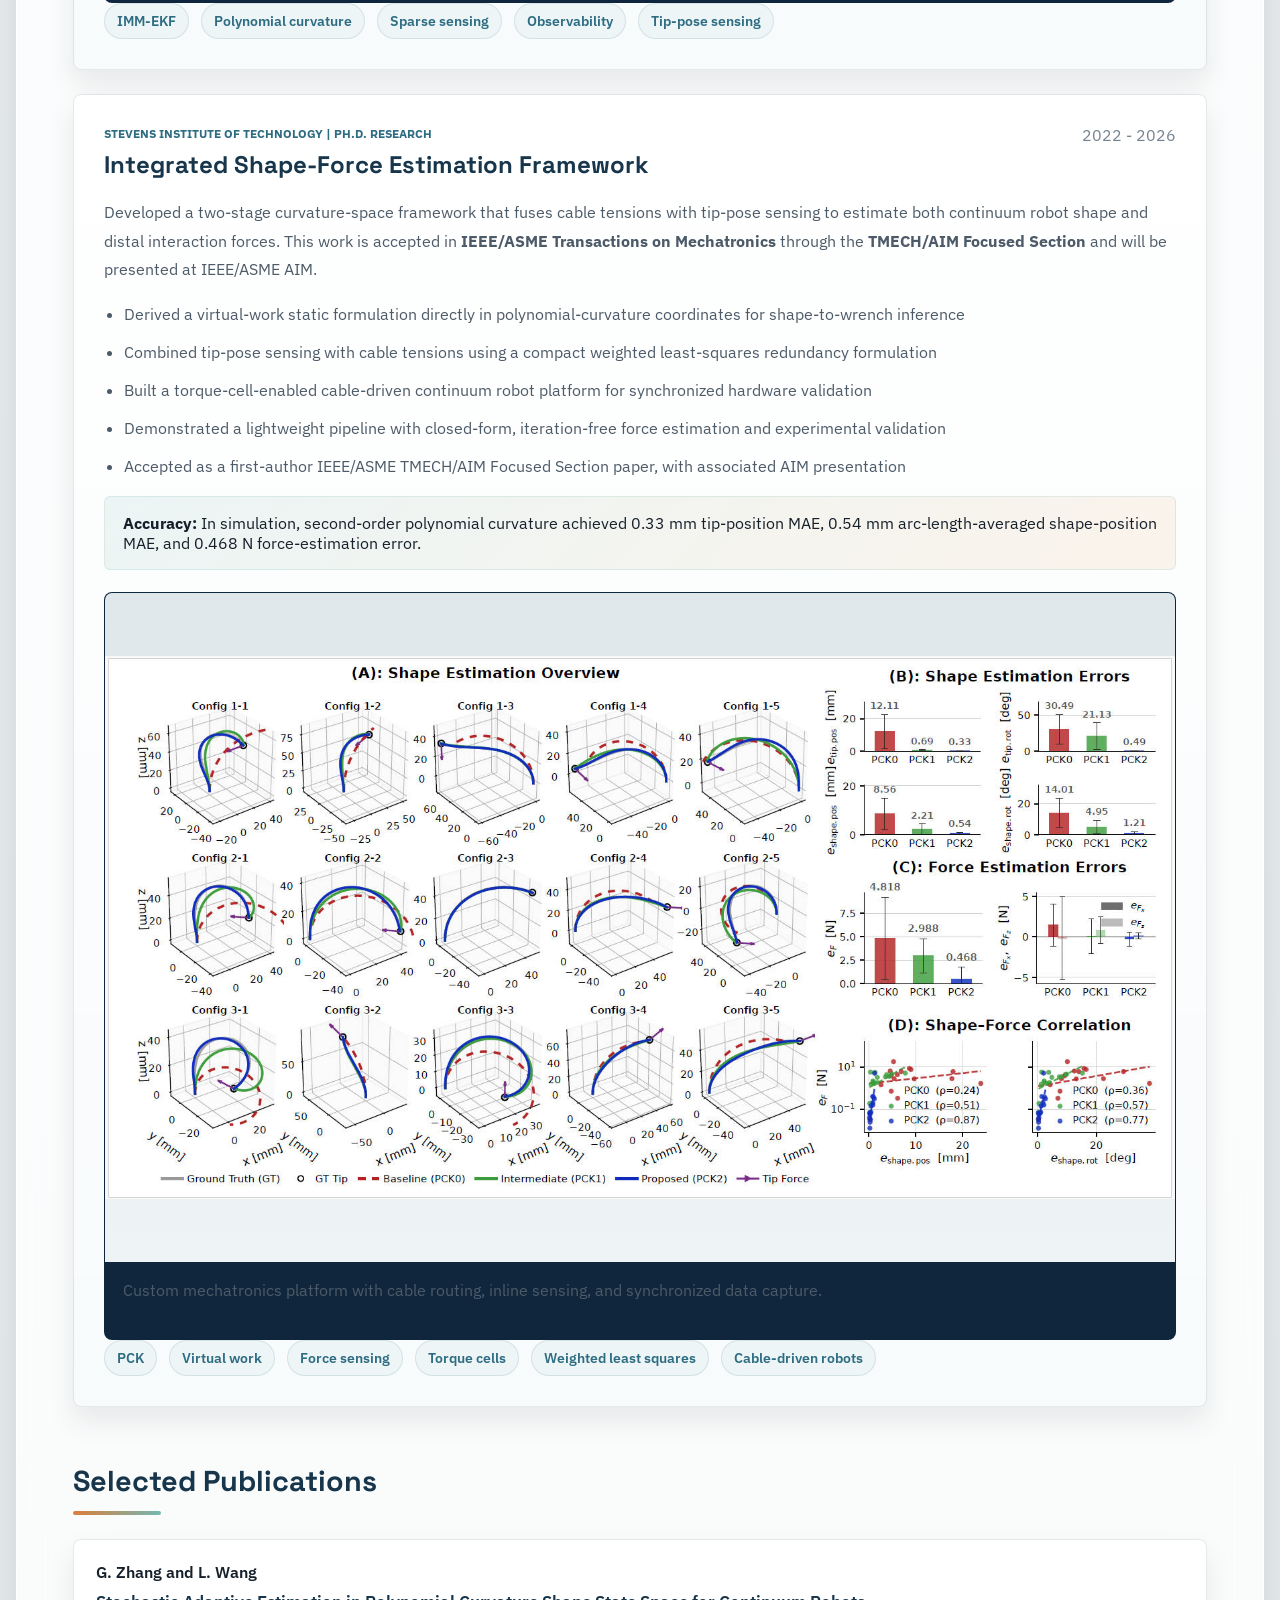
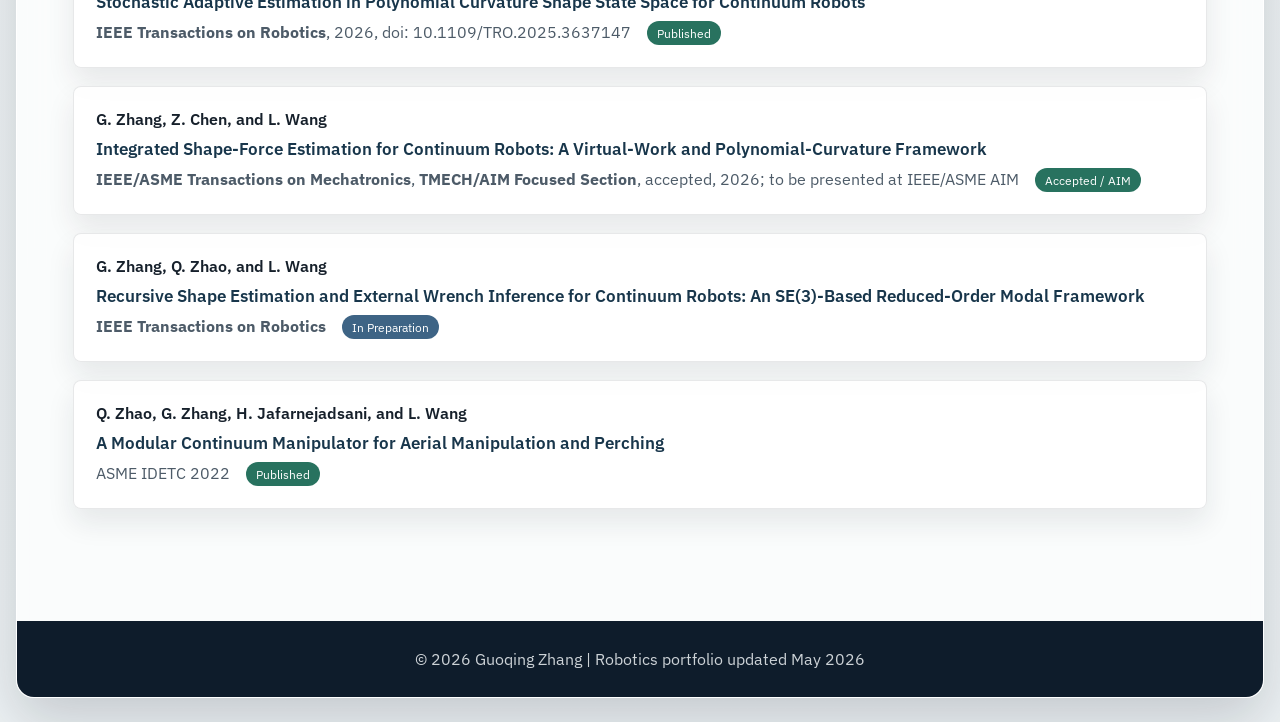
==== commit 9ec343e5: "Bold publication venues" ====
--- a/index.html
+++ b/index.html
@@ -323,7 +323,7 @@
                     <p>
                         Developed stochastic shape estimation algorithms in a polynomial-curvature state
                         space with adaptive multi-model filtering for robustness under sparse, noisy sensing.
-                        This work is published in IEEE Transactions on Robotics.
+                        This work is published in <strong>IEEE Transactions on Robotics</strong>.
                     </p>
                     <ul>
                         <li>Implemented IMM-EKF estimation across varying deformation regimes</li>
@@ -361,8 +361,8 @@
                     <p>
                         Developed a two-stage curvature-space framework that fuses cable tensions with
                         tip-pose sensing to estimate both continuum robot shape and distal interaction
-                        forces. This work is accepted in IEEE/ASME Transactions on Mechatronics through
-                        the TMECH/AIM Focused Section and will be presented at IEEE/ASME AIM.
+                        forces. This work is accepted in <strong>IEEE/ASME Transactions on Mechatronics</strong> through
+                        the <strong>TMECH/AIM Focused Section</strong> and will be presented at IEEE/ASME AIM.
                     </p>
                     <ul>
                         <li>Derived a virtual-work static formulation directly in polynomial-curvature coordinates for shape-to-wrench inference</li>
@@ -400,7 +400,7 @@
                     <div class="authors">G. Zhang and L. Wang</div>
                     <div class="title">Stochastic Adaptive Estimation in Polynomial Curvature Shape State Space for Continuum Robots</div>
                     <div class="venue">
-                        IEEE Transactions on Robotics, 2026, doi: 10.1109/TRO.2025.3637147
+                        <strong>IEEE Transactions on Robotics</strong>, 2026, doi: 10.1109/TRO.2025.3637147
                         <span class="status">Published</span>
                     </div>
                 </article>
@@ -409,7 +409,7 @@
                     <div class="authors">G. Zhang, Z. Chen, and L. Wang</div>
                     <div class="title">Integrated Shape-Force Estimation for Continuum Robots: A Virtual-Work and Polynomial-Curvature Framework</div>
                     <div class="venue">
-                        IEEE/ASME Transactions on Mechatronics, TMECH/AIM Focused Section, accepted, 2026; to be presented at IEEE/ASME AIM
+                        <strong>IEEE/ASME Transactions on Mechatronics</strong>, <strong>TMECH/AIM Focused Section</strong>, accepted, 2026; to be presented at IEEE/ASME AIM
                         <span class="status accepted">Accepted / AIM</span>
                     </div>
                 </article>
@@ -418,7 +418,7 @@
                     <div class="authors">G. Zhang, Q. Zhao, and L. Wang</div>
                     <div class="title">Recursive Shape Estimation and External Wrench Inference for Continuum Robots: An SE(3)-Based Reduced-Order Modal Framework</div>
                     <div class="venue">
-                        IEEE Transactions on Robotics
+                        <strong>IEEE Transactions on Robotics</strong>
                         <span class="status in-prep">In Preparation</span>
                     </div>
                 </article>
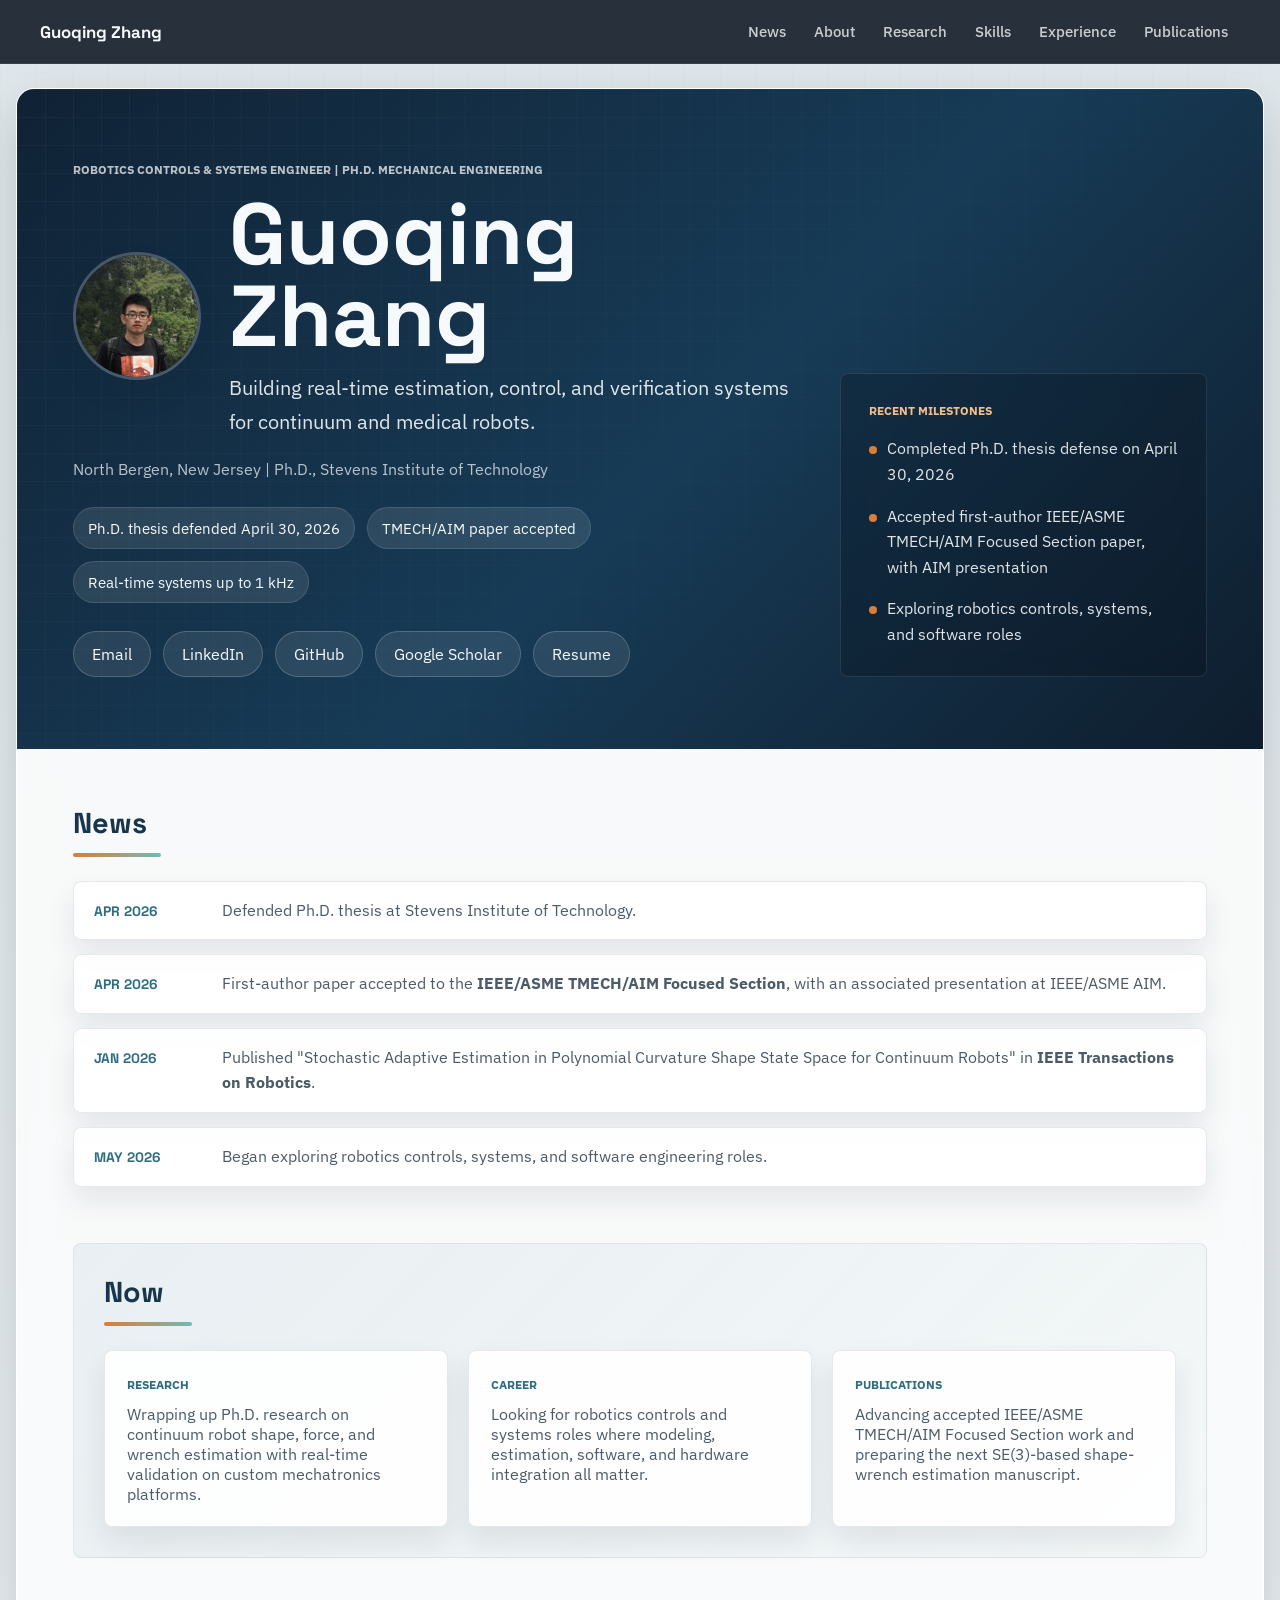
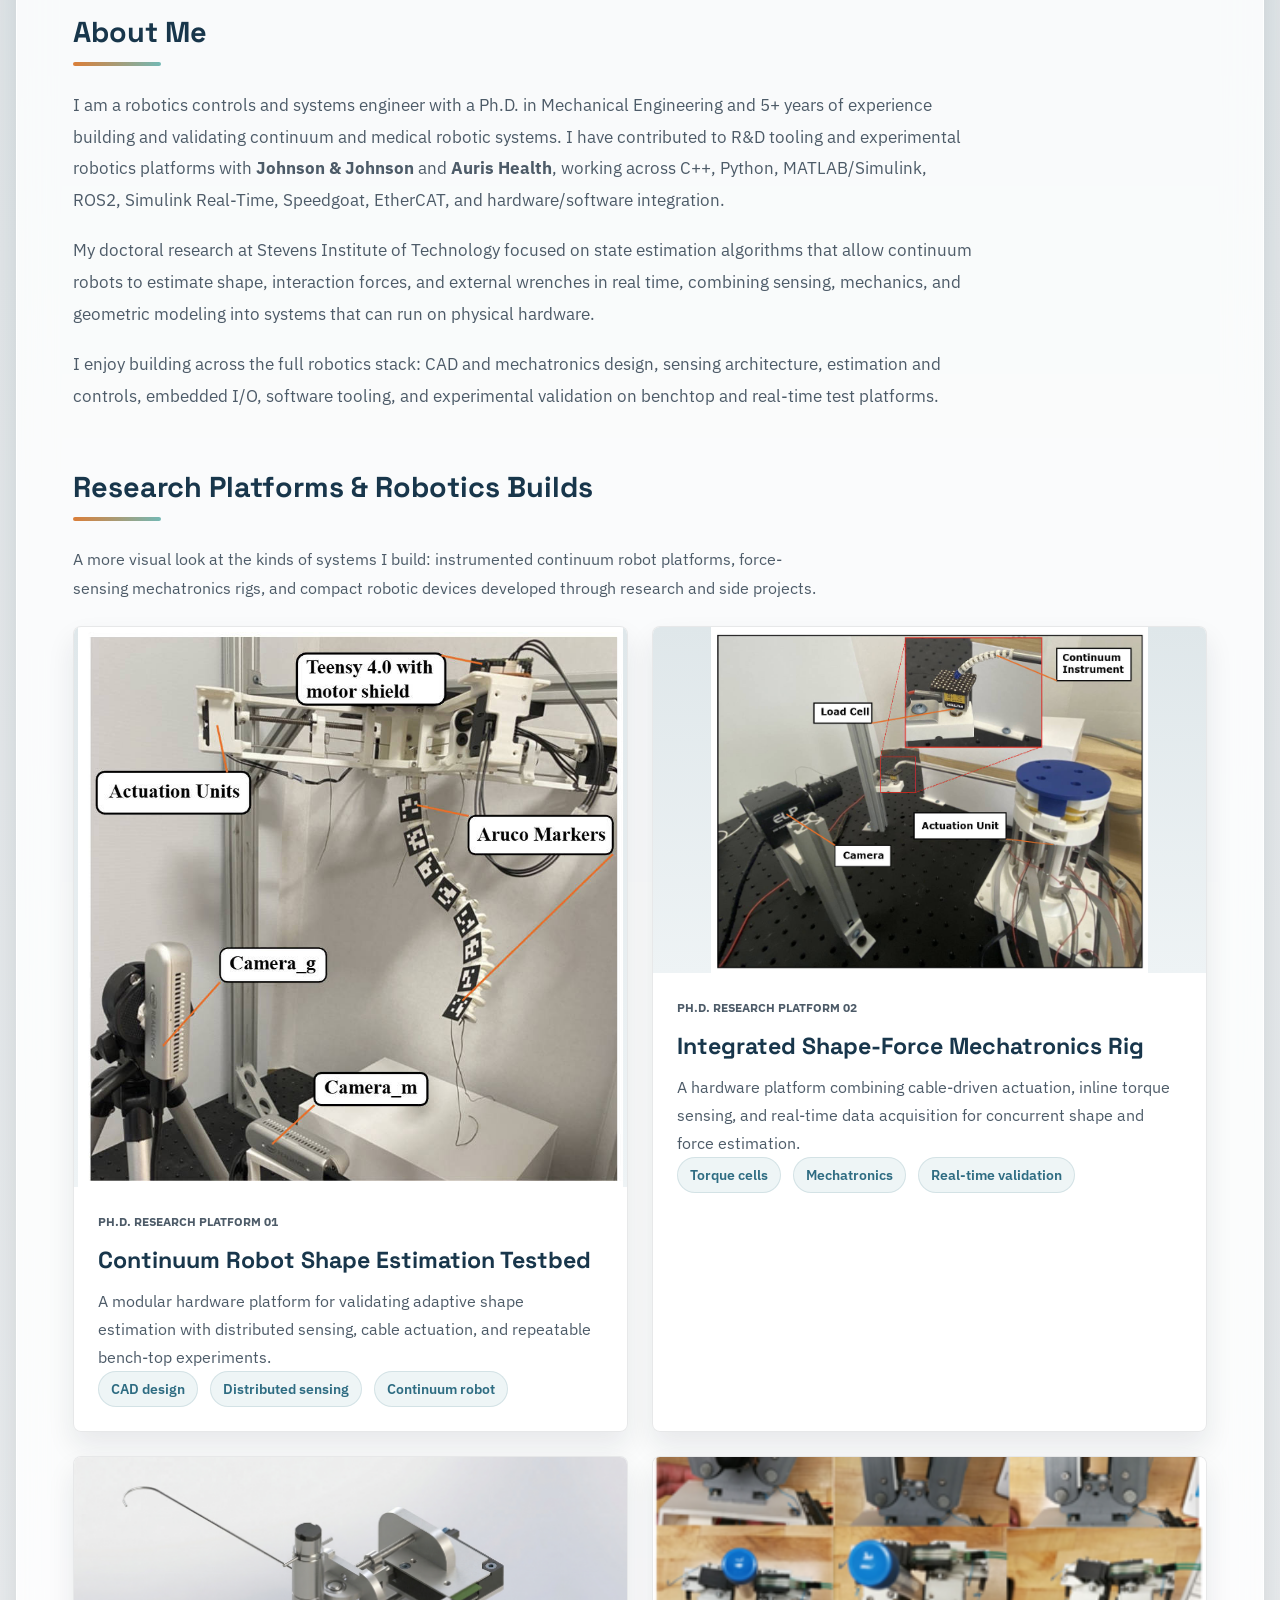
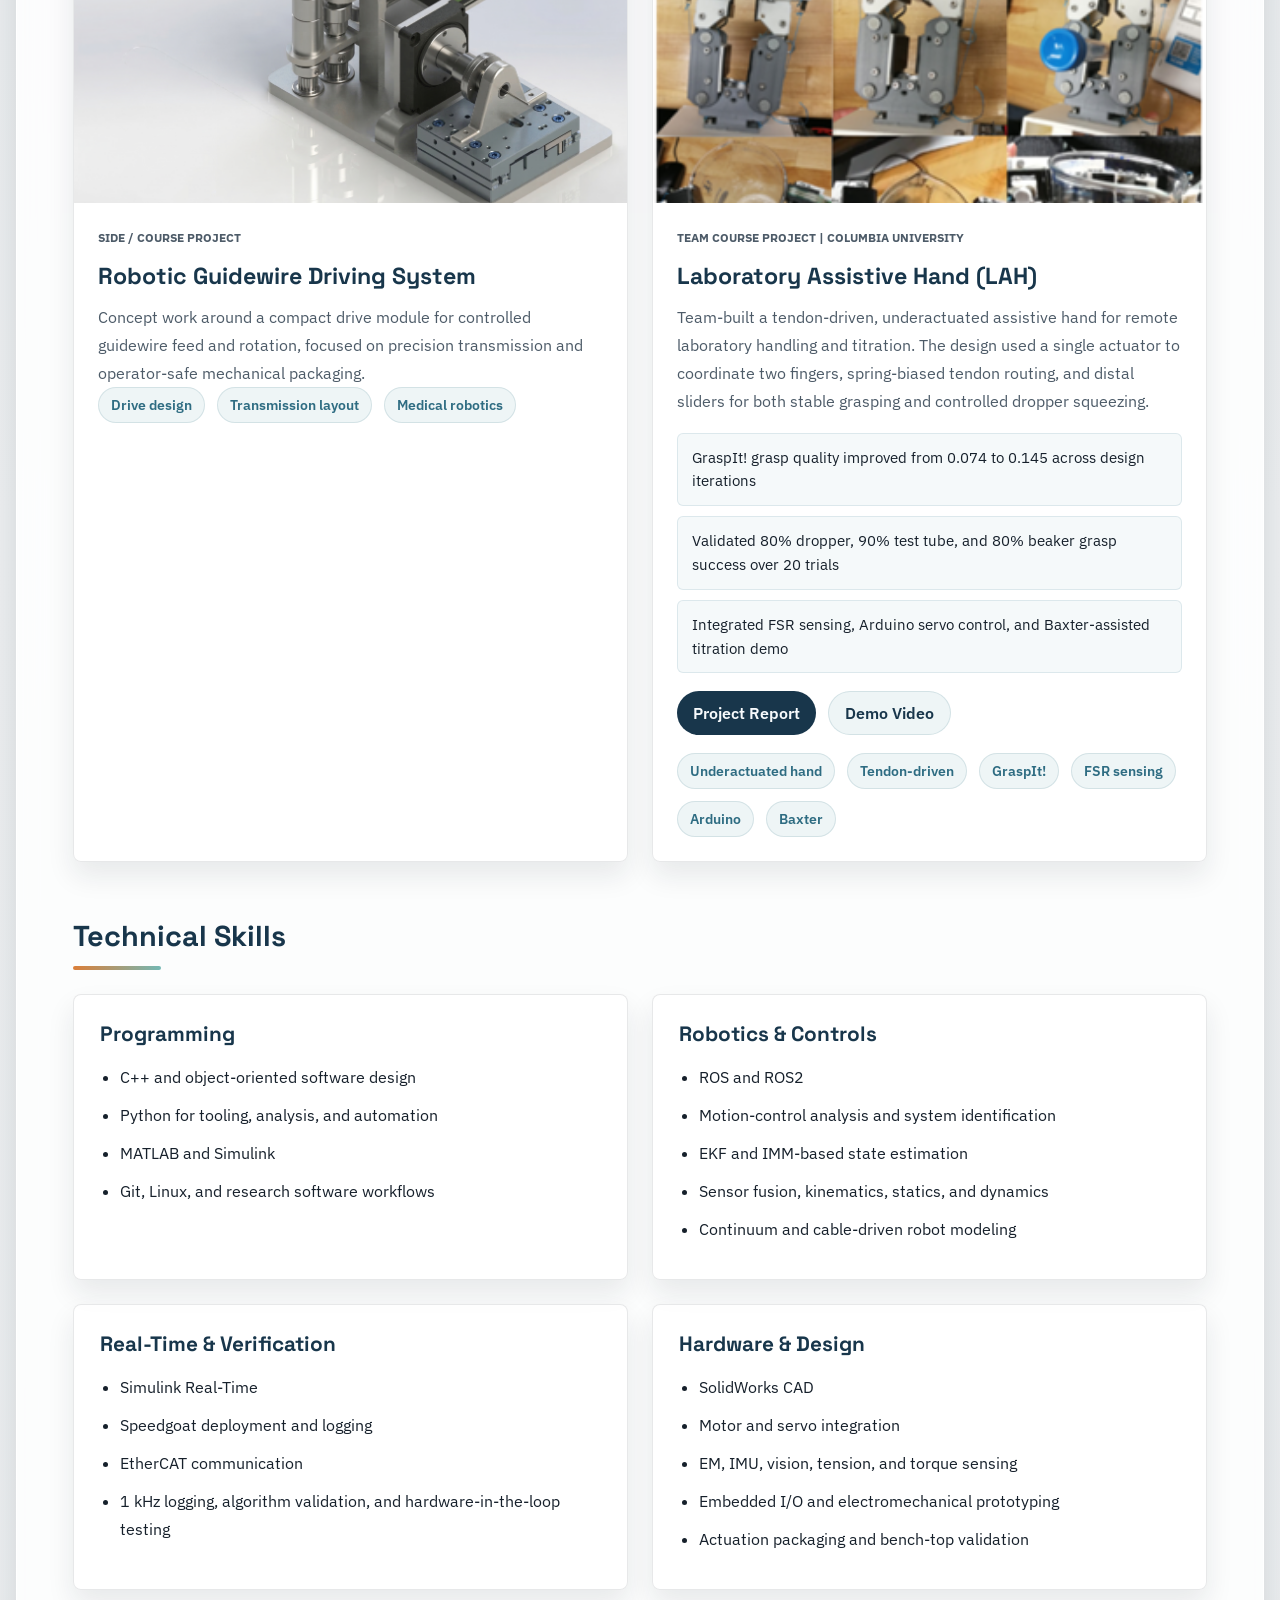
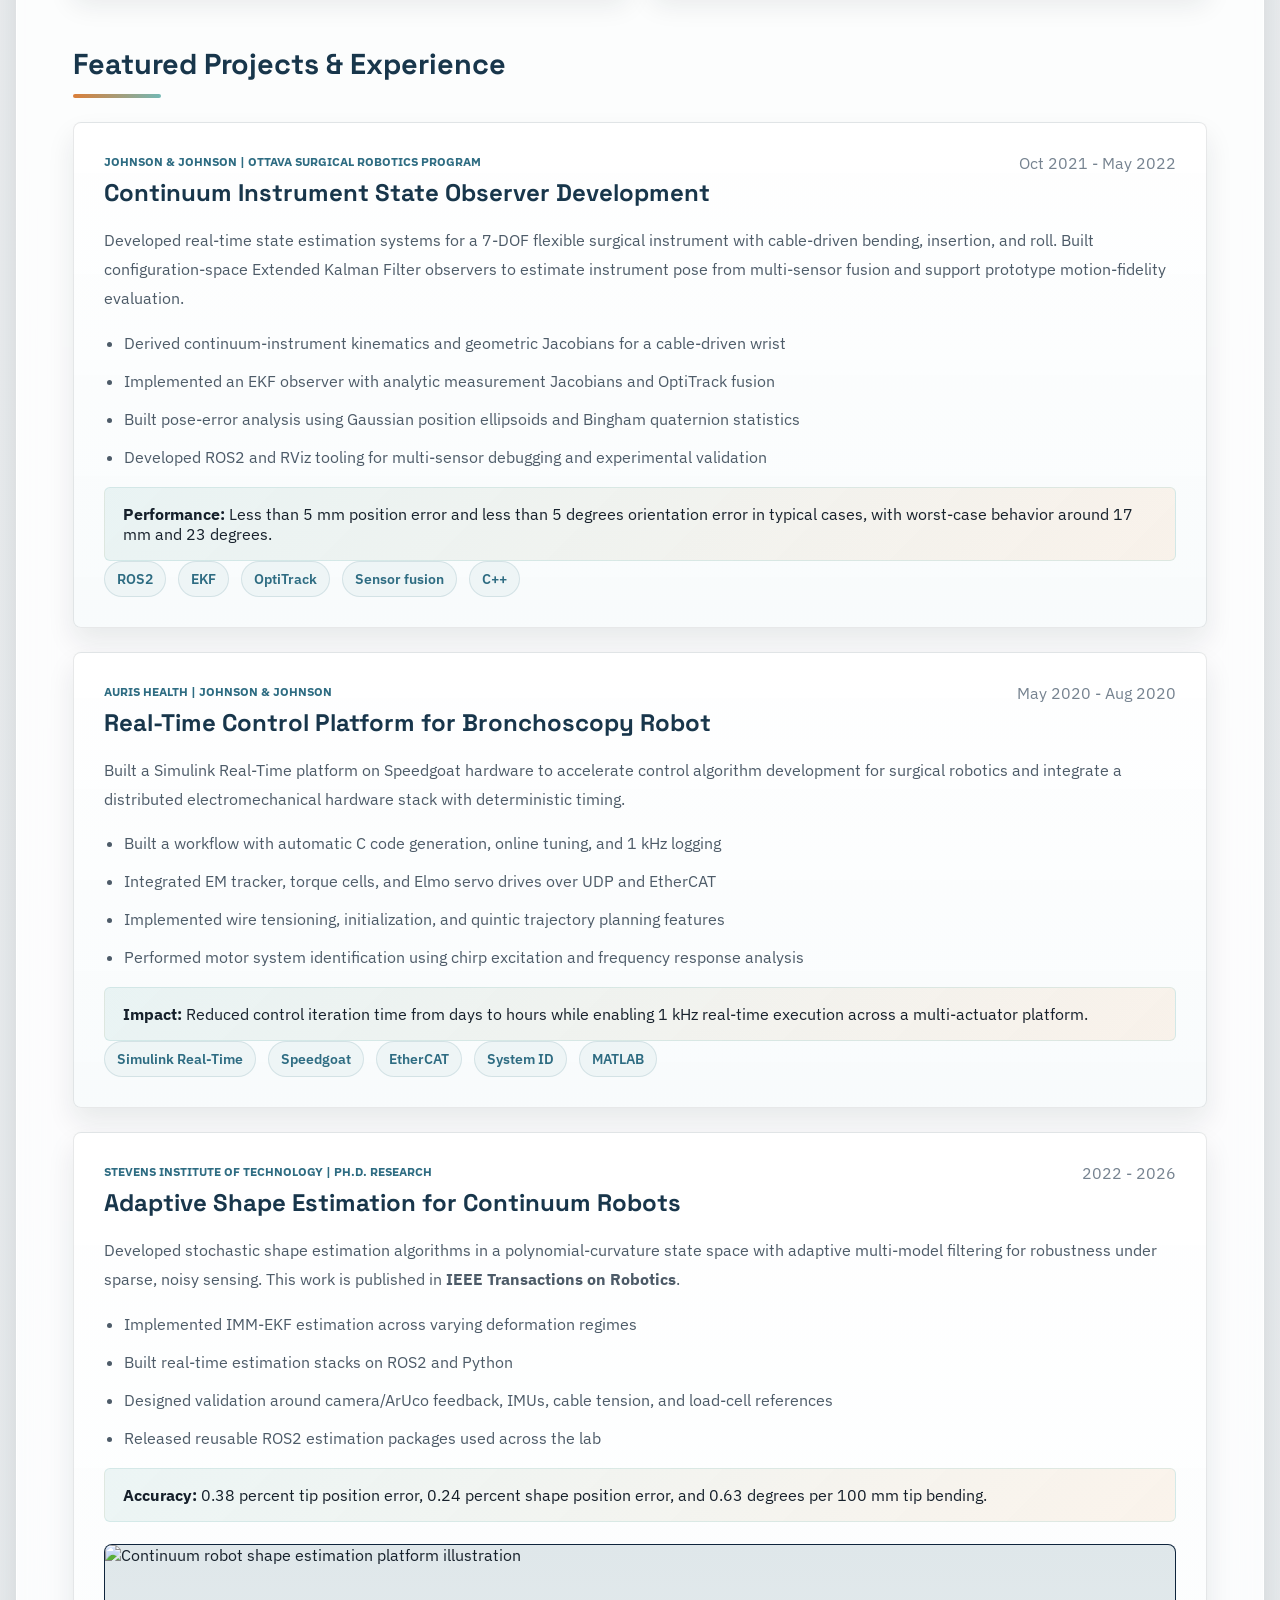
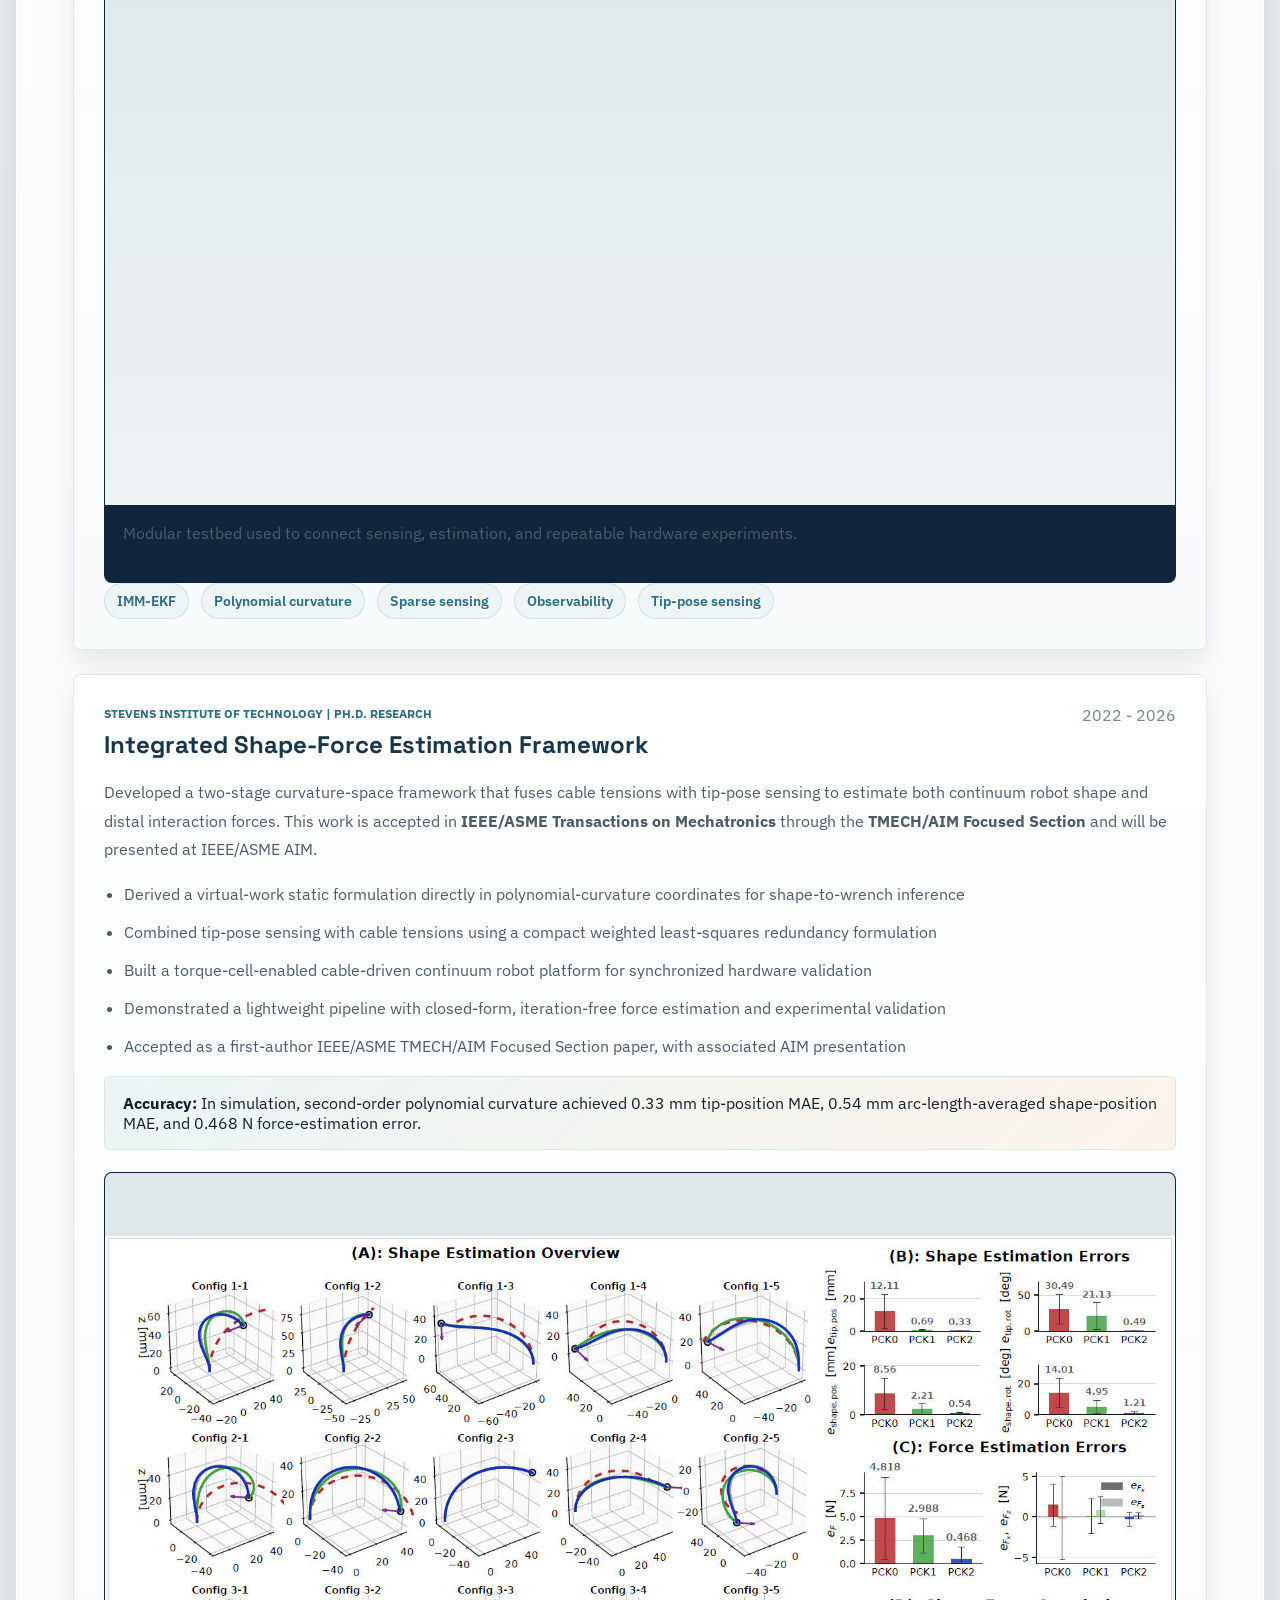
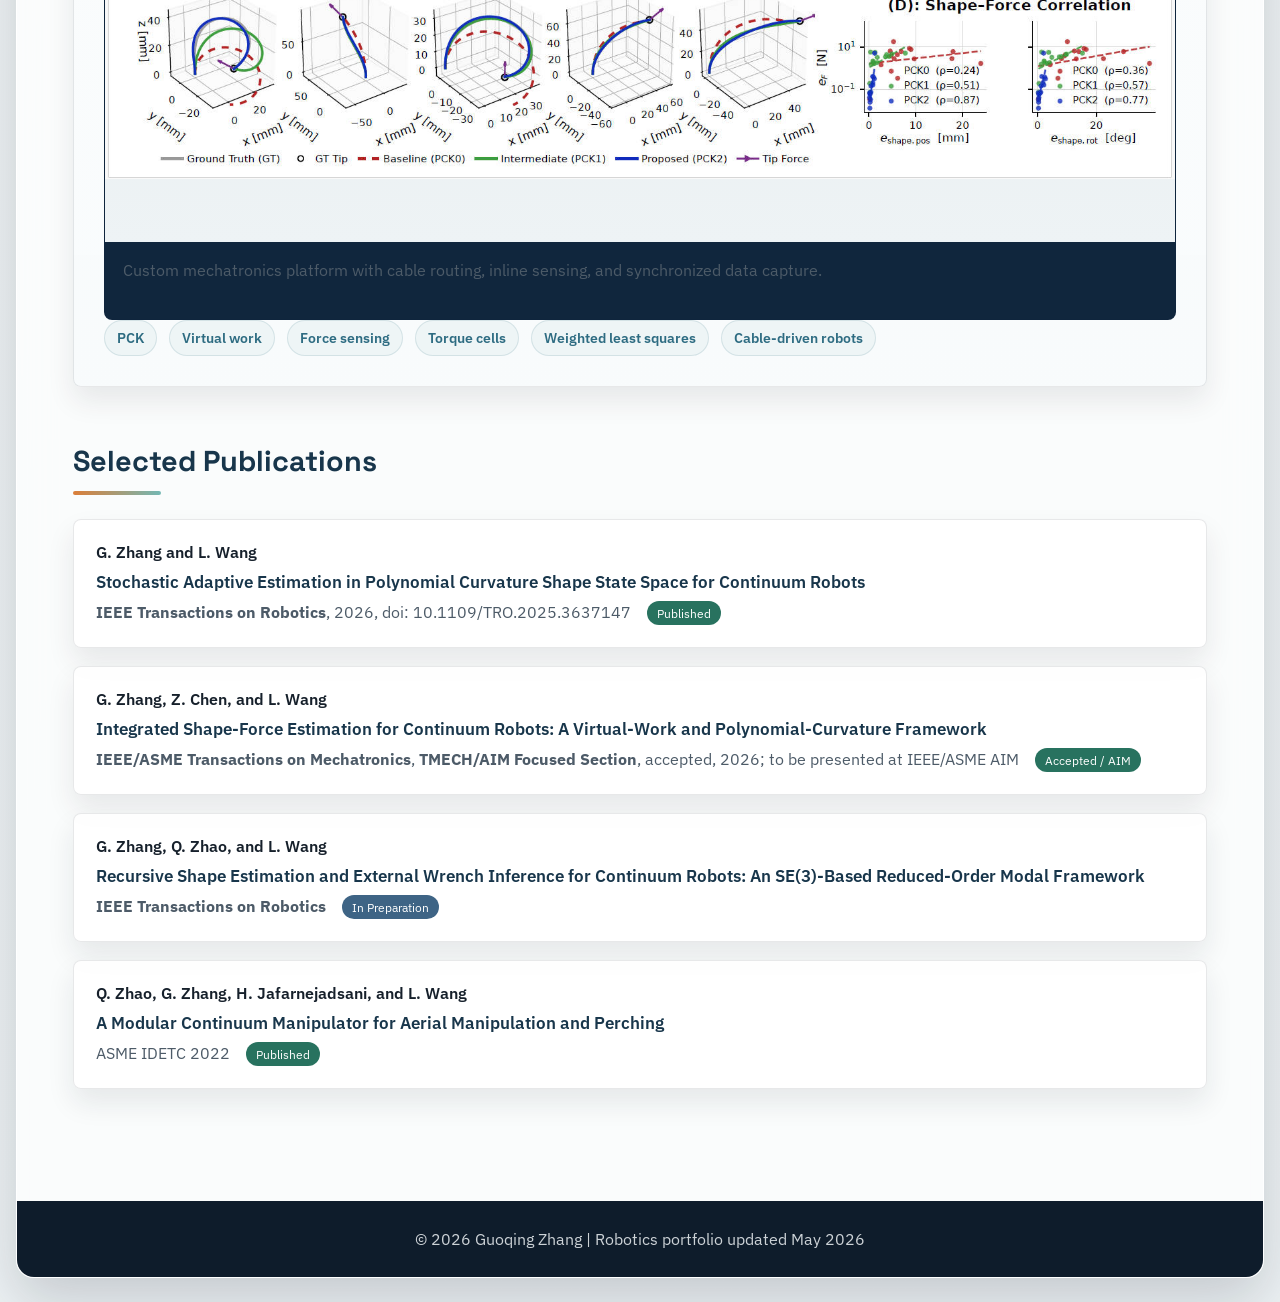
==== commit db485173: "Add profile photo, sticky nav, News section, and Scholar link Ports high-value structural elements f" ====
--- a/index.html
+++ b/index.html
@@ -20,15 +20,33 @@
     <link rel="stylesheet" href="style.css">
 </head>
 <body>
-    <div class="container">
+    <nav class="sitenav" aria-label="Section navigation">
+        <div class="sitenav-inner">
+            <a href="#top" class="sitenav-brand">Guoqing Zhang</a>
+            <div class="sitenav-links">
+                <a href="#news">News</a>
+                <a href="#about">About</a>
+                <a href="#showcase">Research</a>
+                <a href="#skills">Skills</a>
+                <a href="#projects">Experience</a>
+                <a href="#publications">Publications</a>
+            </div>
+        </div>
+    </nav>
+    <div class="container" id="top">
         <header class="hero">
             <div class="header-content">
                 <p class="eyebrow">Robotics Controls &amp; Systems Engineer | Ph.D. Mechanical Engineering</p>
-                <h1>Guoqing Zhang</h1>
-                <p class="tagline">
-                    Building real-time estimation, control, and verification systems for
-                    continuum and medical robots.
-                </p>
+                <div class="hero-identity">
+                    <img src="images/profile.jpg" alt="Portrait of Guoqing Zhang" class="hero-photo" width="160" height="160" loading="eager">
+                    <div>
+                        <h1>Guoqing Zhang</h1>
+                        <p class="tagline">
+                            Building real-time estimation, control, and verification systems for
+                            continuum and medical robots.
+                        </p>
+                    </div>
+                </div>
                 <p class="location">North Bergen, New Jersey | Ph.D., Stevens Institute of Technology</p>
                 <div class="hero-highlights">
                     <span>Ph.D. thesis defended April 30, 2026</span>
@@ -39,6 +57,7 @@
                     <a href="mailto:guoqing.wade3@gmail.com" data-goatcounter-click="contact-email" data-goatcounter-title="Email click">Email</a>
                     <a href="https://www.linkedin.com/in/guoqing-zhang-088960148/" target="_blank" rel="noreferrer" data-goatcounter-click="contact-linkedin" data-goatcounter-title="LinkedIn click">LinkedIn</a>
                     <a href="https://github.com/Guoqingzhangwade" target="_blank" rel="noreferrer" data-goatcounter-click="contact-github" data-goatcounter-title="GitHub click">GitHub</a>
+                    <a href="https://scholar.google.com/citations?user=mcVUH9MAAAAJ&amp;hl=en&amp;authuser=1" target="_blank" rel="noreferrer" data-goatcounter-click="contact-scholar" data-goatcounter-title="Google Scholar click">Google Scholar</a>
                     <a href="files/Resume_Guoqing_2026_v2.pdf" target="_blank" rel="noreferrer" data-goatcounter-click="resume-download" data-goatcounter-title="Resume click">Resume</a>
                 </div>
             </div>
@@ -53,6 +72,16 @@
         </header>
 
         <main class="content">
+            <section class="news" id="news">
+                <h2>News</h2>
+                <ul class="news-list">
+                    <li><time datetime="2026-04-30">Apr 2026</time><span>Defended Ph.D. thesis at Stevens Institute of Technology.</span></li>
+                    <li><time datetime="2026-04">Apr 2026</time><span>First-author paper accepted to the <strong>IEEE/ASME TMECH/AIM Focused Section</strong>, with an associated presentation at IEEE/ASME AIM.</span></li>
+                    <li><time datetime="2026-01">Jan 2026</time><span>Published "Stochastic Adaptive Estimation in Polynomial Curvature Shape State Space for Continuum Robots" in <strong>IEEE Transactions on Robotics</strong>.</span></li>
+                    <li><time datetime="2026-05">May 2026</time><span>Began exploring robotics controls, systems, and software engineering roles.</span></li>
+                </ul>
+            </section>
+
             <section class="currently">
                 <h2>Now</h2>
                 <div class="currently-items">
@@ -80,7 +109,7 @@
                 </div>
             </section>
 
-            <section class="about">
+            <section class="about" id="about">
                 <h2>About Me</h2>
                 <p>
                     I am a robotics controls and systems engineer with a Ph.D. in Mechanical Engineering
@@ -103,7 +132,7 @@
                 </p>
             </section>
 
-            <section class="visual-story">
+            <section class="visual-story" id="showcase">
                 <div class="section-heading">
                     <h2>Research Platforms &amp; Robotics Builds</h2>
                     <p>
@@ -200,7 +229,7 @@
                 </div>
             </section>
 
-            <section class="skills-section">
+            <section class="skills-section" id="skills">
                 <h2>Technical Skills</h2>
                 <div class="skills">
                     <div class="skill-category">
@@ -244,7 +273,7 @@
                 </div>
             </section>
 
-            <section class="projects-section">
+            <section class="projects-section" id="projects">
                 <h2>Featured Projects &amp; Experience</h2>
 
                 <article class="project">
@@ -393,7 +422,7 @@
                 </article>
             </section>
 
-            <section class="publications-section">
+            <section class="publications-section" id="publications">
                 <h2>Selected Publications</h2>
 
                 <article class="publication">
--- a/style.css
+++ b/style.css
@@ -53,6 +53,57 @@
     mask-image: linear-gradient(180deg, rgba(0, 0, 0, 0.3), transparent 75%);
 }
 
+.sitenav {
+    position: sticky;
+    top: 0;
+    z-index: 20;
+    background: rgba(10, 18, 32, 0.86);
+    backdrop-filter: blur(14px);
+    border-bottom: 1px solid rgba(255, 255, 255, 0.08);
+}
+
+.sitenav-inner {
+    width: min(1320px, calc(100% - 32px));
+    margin: 0 auto;
+    display: flex;
+    align-items: center;
+    justify-content: space-between;
+    gap: 16px;
+    padding: 14px 24px;
+}
+
+.sitenav-brand {
+    font-family: var(--font-display);
+    font-weight: 700;
+    color: #f7fafc;
+    text-decoration: none;
+    font-size: 1.05rem;
+    white-space: nowrap;
+}
+
+.sitenav-links {
+    display: flex;
+    flex-wrap: wrap;
+    gap: 4px;
+    min-width: 0;
+}
+
+.sitenav-links a {
+    color: rgba(247, 250, 252, 0.78);
+    text-decoration: none;
+    font-size: 0.92rem;
+    font-weight: 500;
+    padding: 8px 12px;
+    border-radius: 999px;
+    transition: background 0.2s ease, color 0.2s ease;
+}
+
+.sitenav-links a:hover,
+.sitenav-links a:focus-visible {
+    background: rgba(255, 255, 255, 0.12);
+    color: #f7fafc;
+}
+
 .container {
     width: min(1320px, calc(100% - 32px));
     margin: 24px auto;
@@ -62,6 +113,10 @@
     border-radius: var(--radius-xl);
     overflow: hidden;
     box-shadow: var(--shadow-lg);
+}
+
+section[id] {
+    scroll-margin-top: 84px;
 }
 
 .hero {
@@ -108,12 +163,29 @@
     margin-bottom: 16px;
 }
 
+.hero-identity {
+    display: flex;
+    align-items: center;
+    gap: 28px;
+    margin-bottom: 20px;
+}
+
+.hero-photo {
+    width: 128px;
+    height: 128px;
+    border-radius: 50%;
+    object-fit: cover;
+    border: 3px solid rgba(255, 255, 255, 0.22);
+    box-shadow: var(--shadow-md);
+    flex-shrink: 0;
+}
+
 .hero h1 {
     font-family: var(--font-display);
     font-size: clamp(3rem, 7vw, 5.4rem);
     line-height: 0.95;
     letter-spacing: 0;
-    margin-bottom: 22px;
+    margin-bottom: 14px;
 }
 
 .tagline {
@@ -121,7 +193,7 @@
     font-size: 1.24rem;
     line-height: 1.7;
     color: rgba(247, 250, 252, 0.9);
-    margin-bottom: 16px;
+    margin-bottom: 0;
 }
 
 .location {
@@ -259,6 +331,37 @@
     line-height: 1.9;
     font-size: 1.05rem;
     margin-bottom: 18px;
+}
+
+.news-list {
+    list-style: none;
+    display: grid;
+    gap: 14px;
+}
+
+.news-list li {
+    display: grid;
+    grid-template-columns: 110px 1fr;
+    gap: 18px;
+    align-items: baseline;
+    padding: 16px 20px;
+    border-radius: var(--radius-md);
+    background: var(--bg-card);
+    border: 1px solid var(--line);
+    box-shadow: var(--shadow-md);
+}
+
+.news-list time {
+    font-family: var(--font-display);
+    font-weight: 700;
+    font-size: 0.86rem;
+    color: var(--secondary);
+    text-transform: uppercase;
+}
+
+.news-list li span {
+    color: var(--text-soft);
+    line-height: 1.6;
 }
 
 .currently {
@@ -598,6 +701,24 @@
     .date {
         white-space: normal;
     }
+
+    .sitenav-inner {
+        padding: 12px 16px;
+    }
+
+    .sitenav-links {
+        gap: 2px;
+    }
+
+    .sitenav-links a {
+        font-size: 0.82rem;
+        padding: 6px 9px;
+    }
+
+    .news-list li {
+        grid-template-columns: 1fr;
+        gap: 4px;
+    }
 }
 
 @media (max-width: 560px) {
@@ -615,4 +736,24 @@
         width: 100%;
         justify-content: center;
     }
-}
+
+    .hero-identity {
+        flex-direction: column;
+        align-items: flex-start;
+        gap: 18px;
+    }
+
+    .hero-photo {
+        width: 104px;
+        height: 104px;
+    }
+
+    .sitenav-brand {
+        display: none;
+    }
+
+    .sitenav-links {
+        width: 100%;
+        justify-content: space-between;
+    }
+}
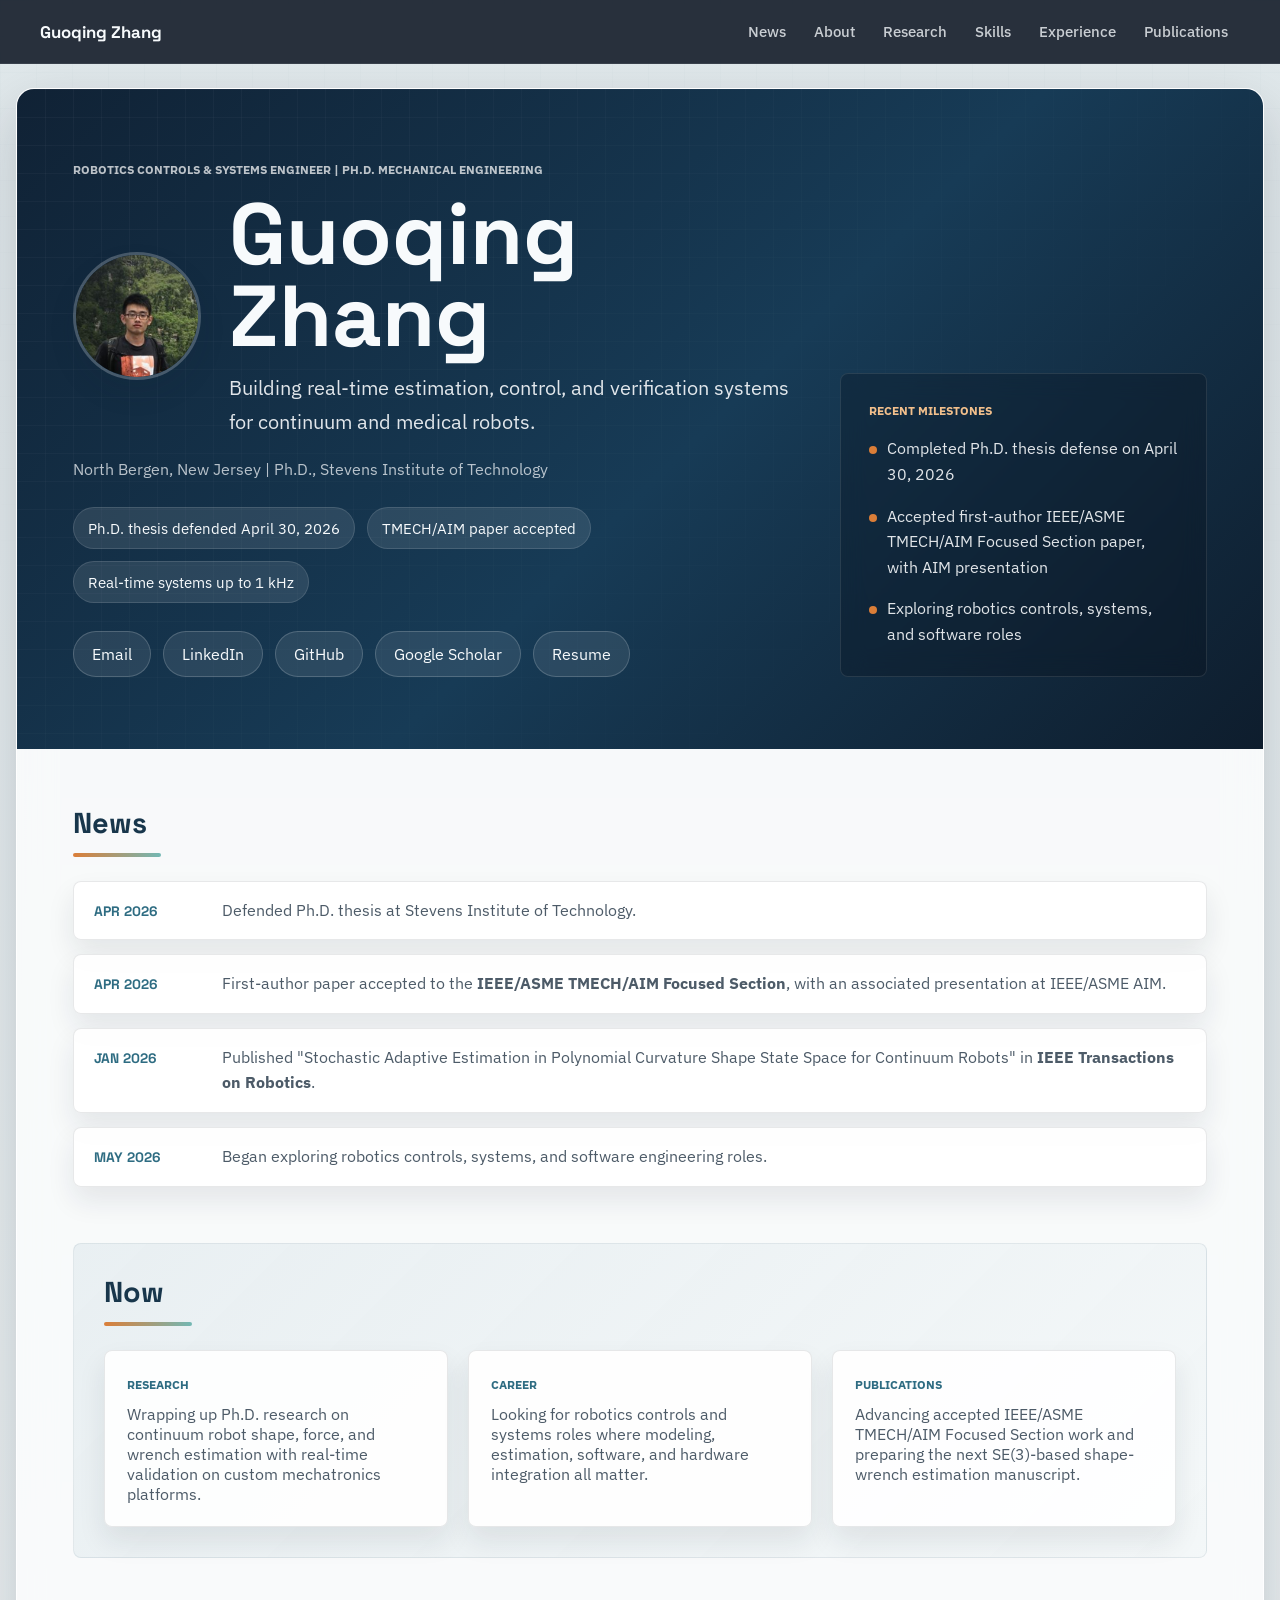
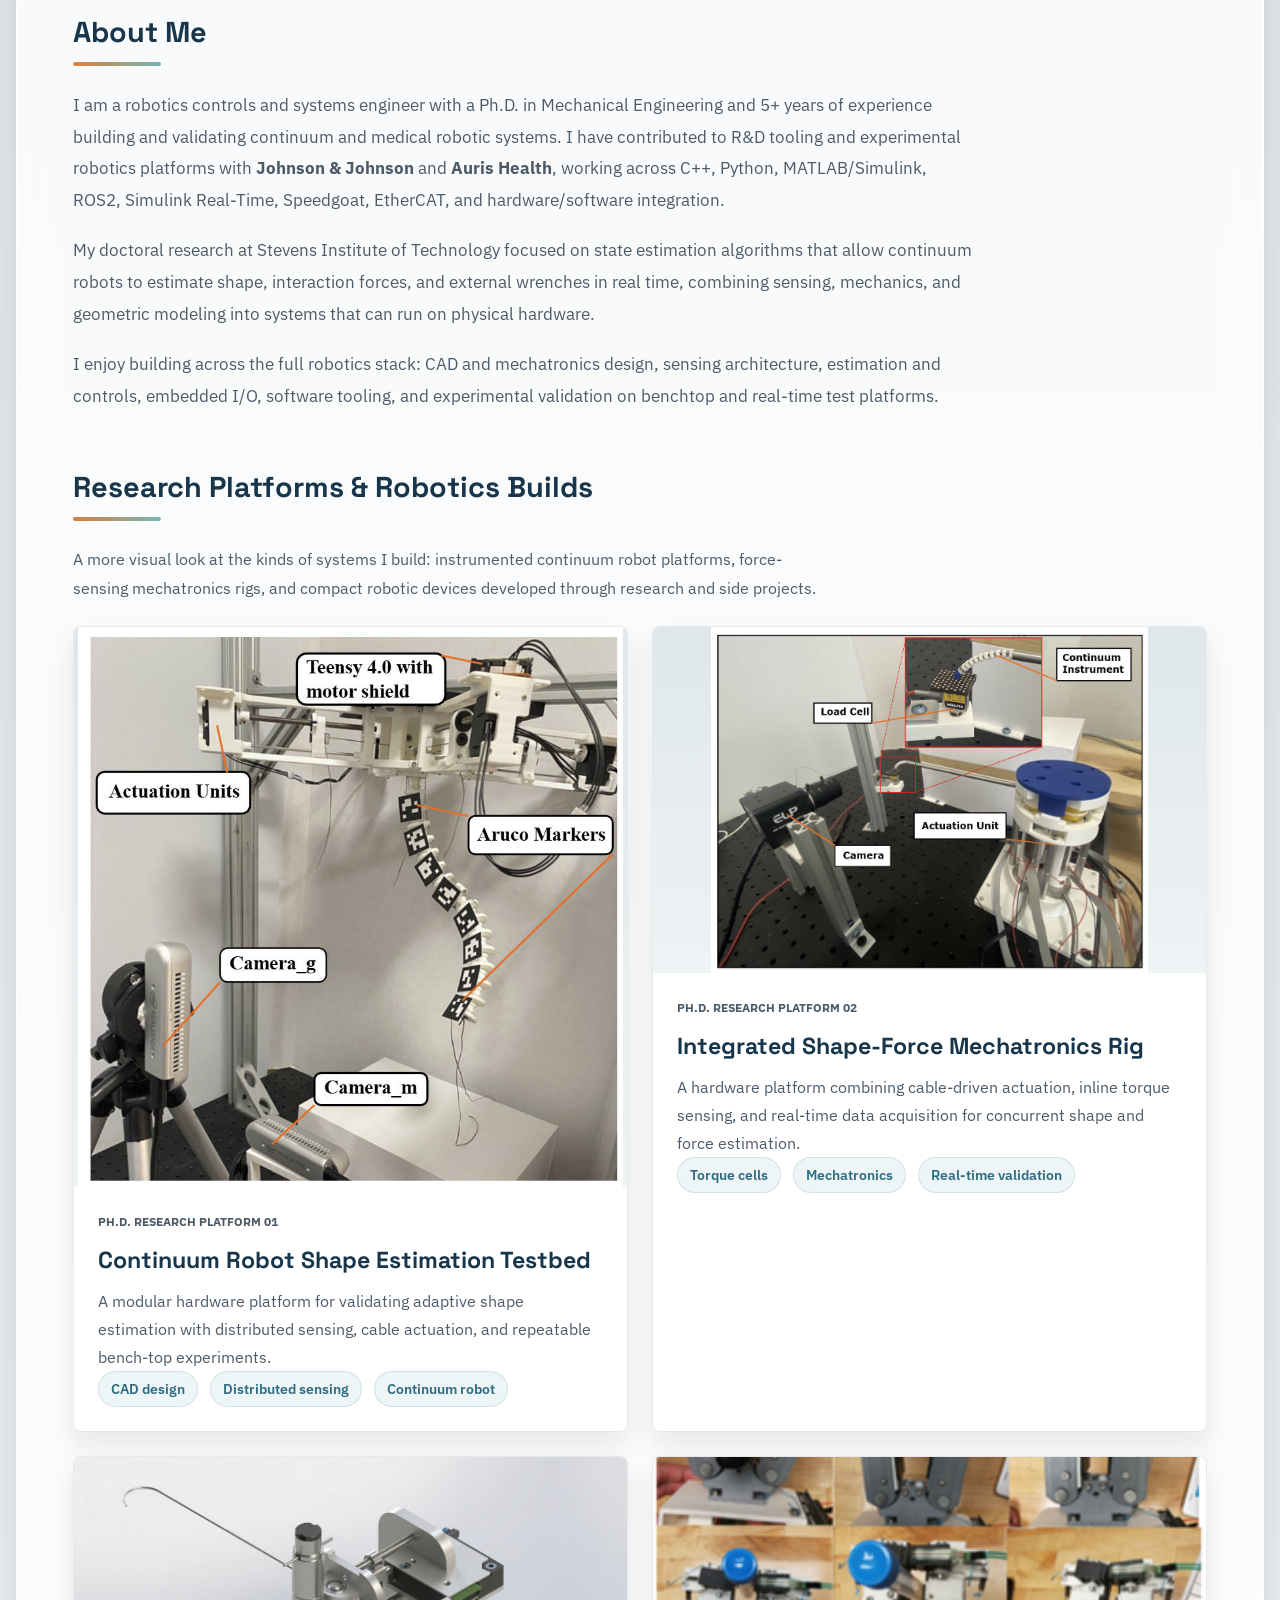
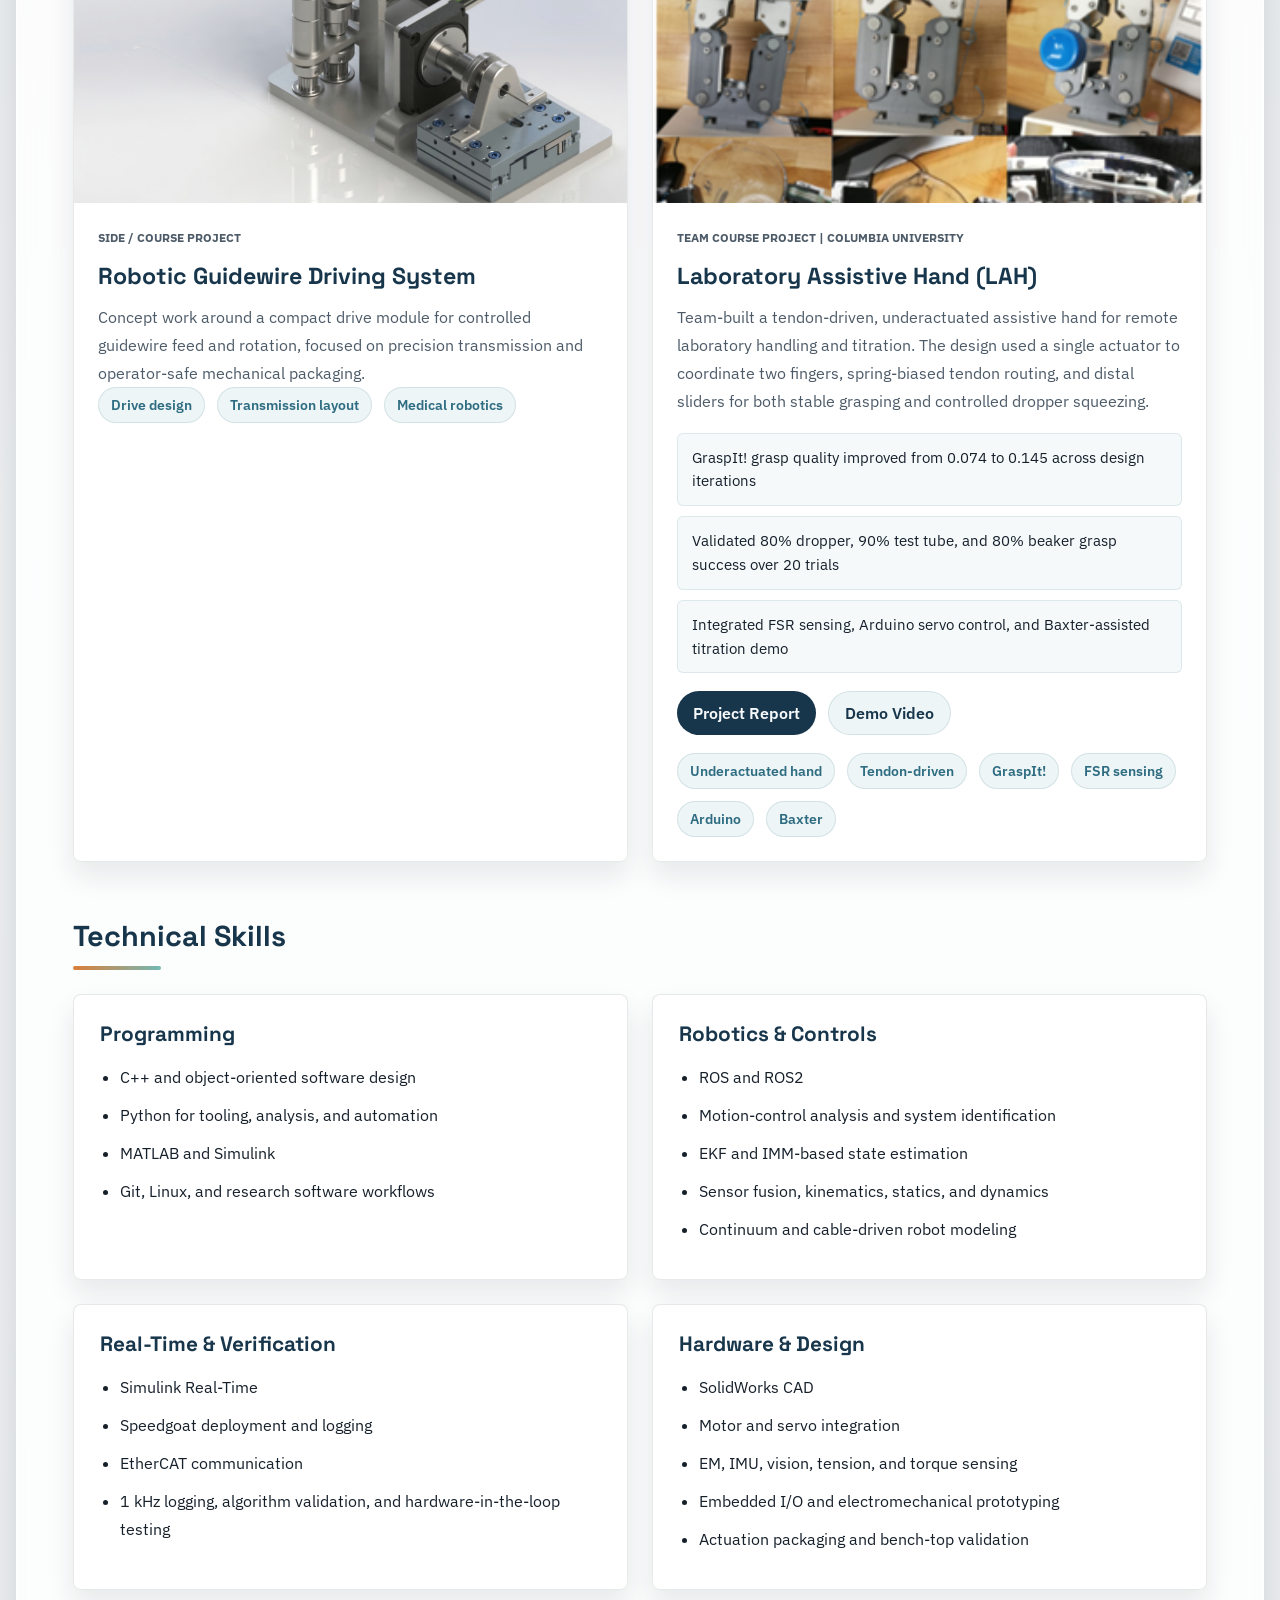
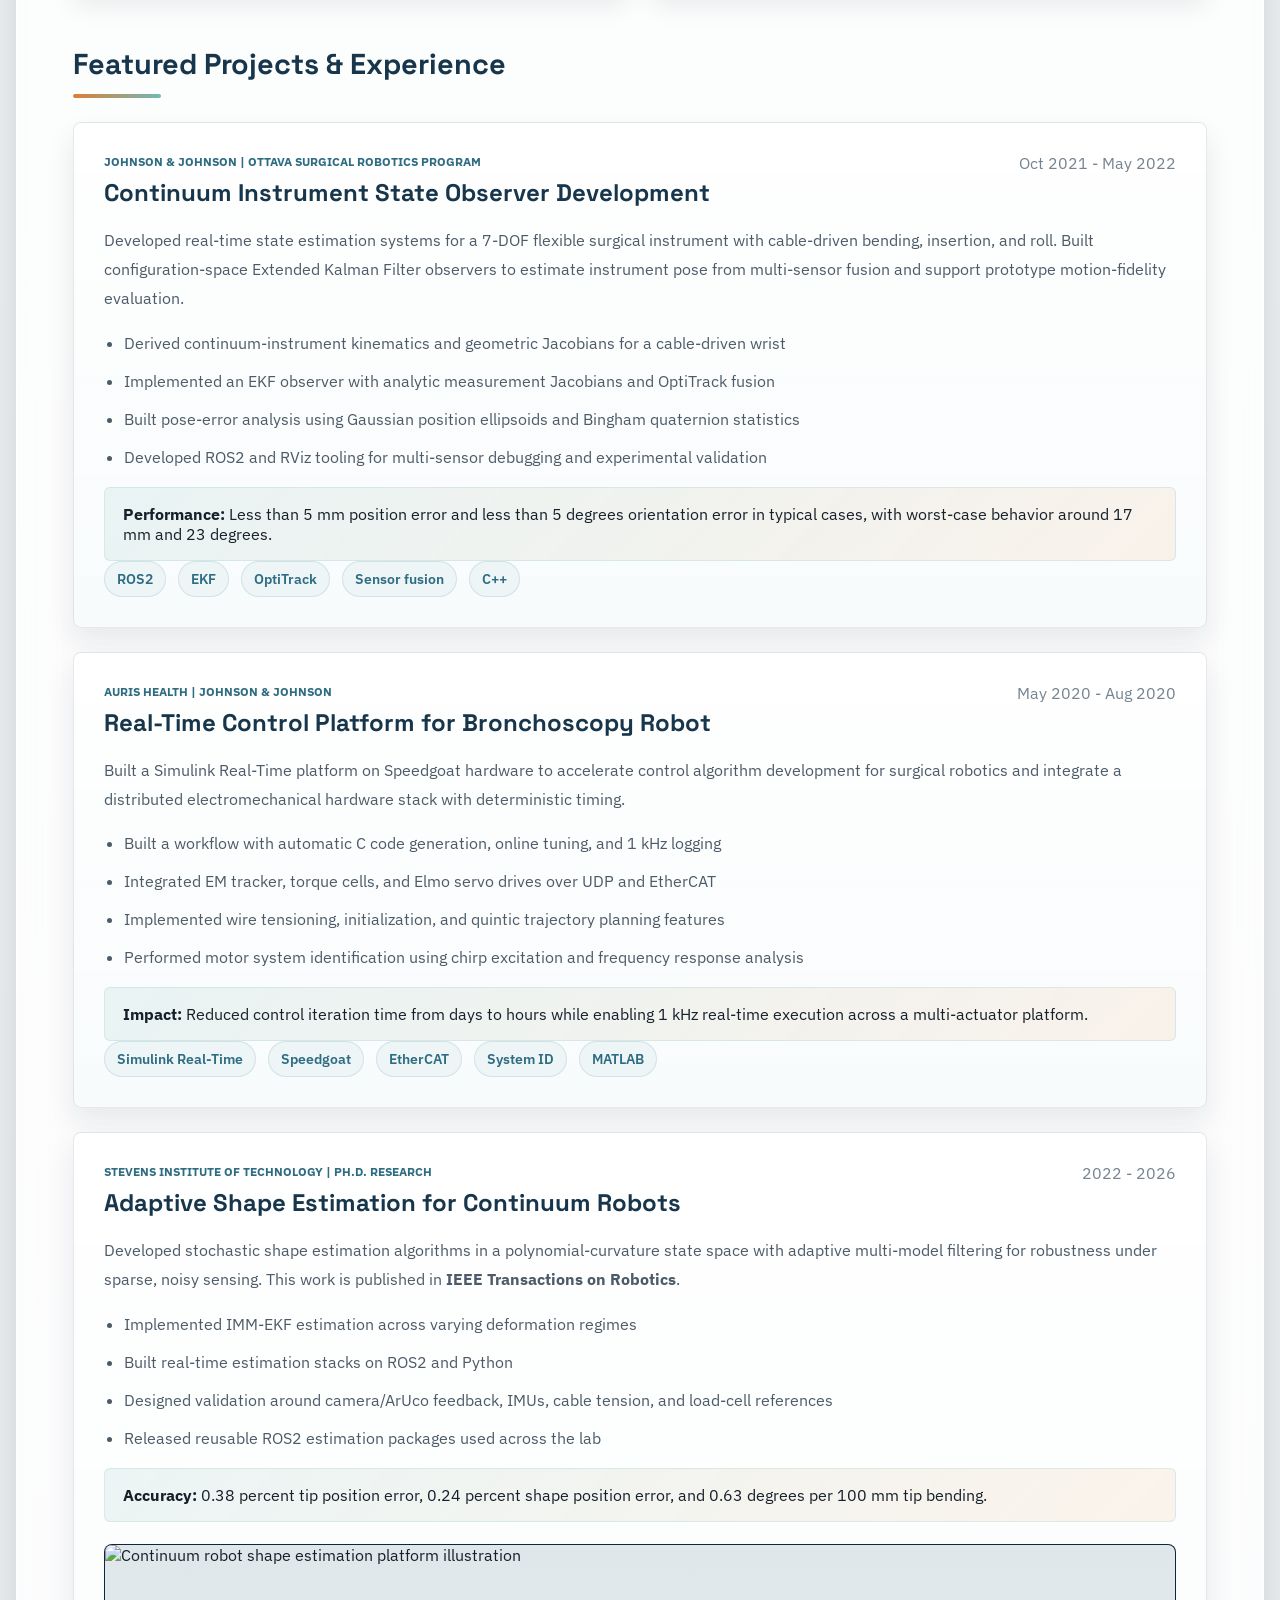
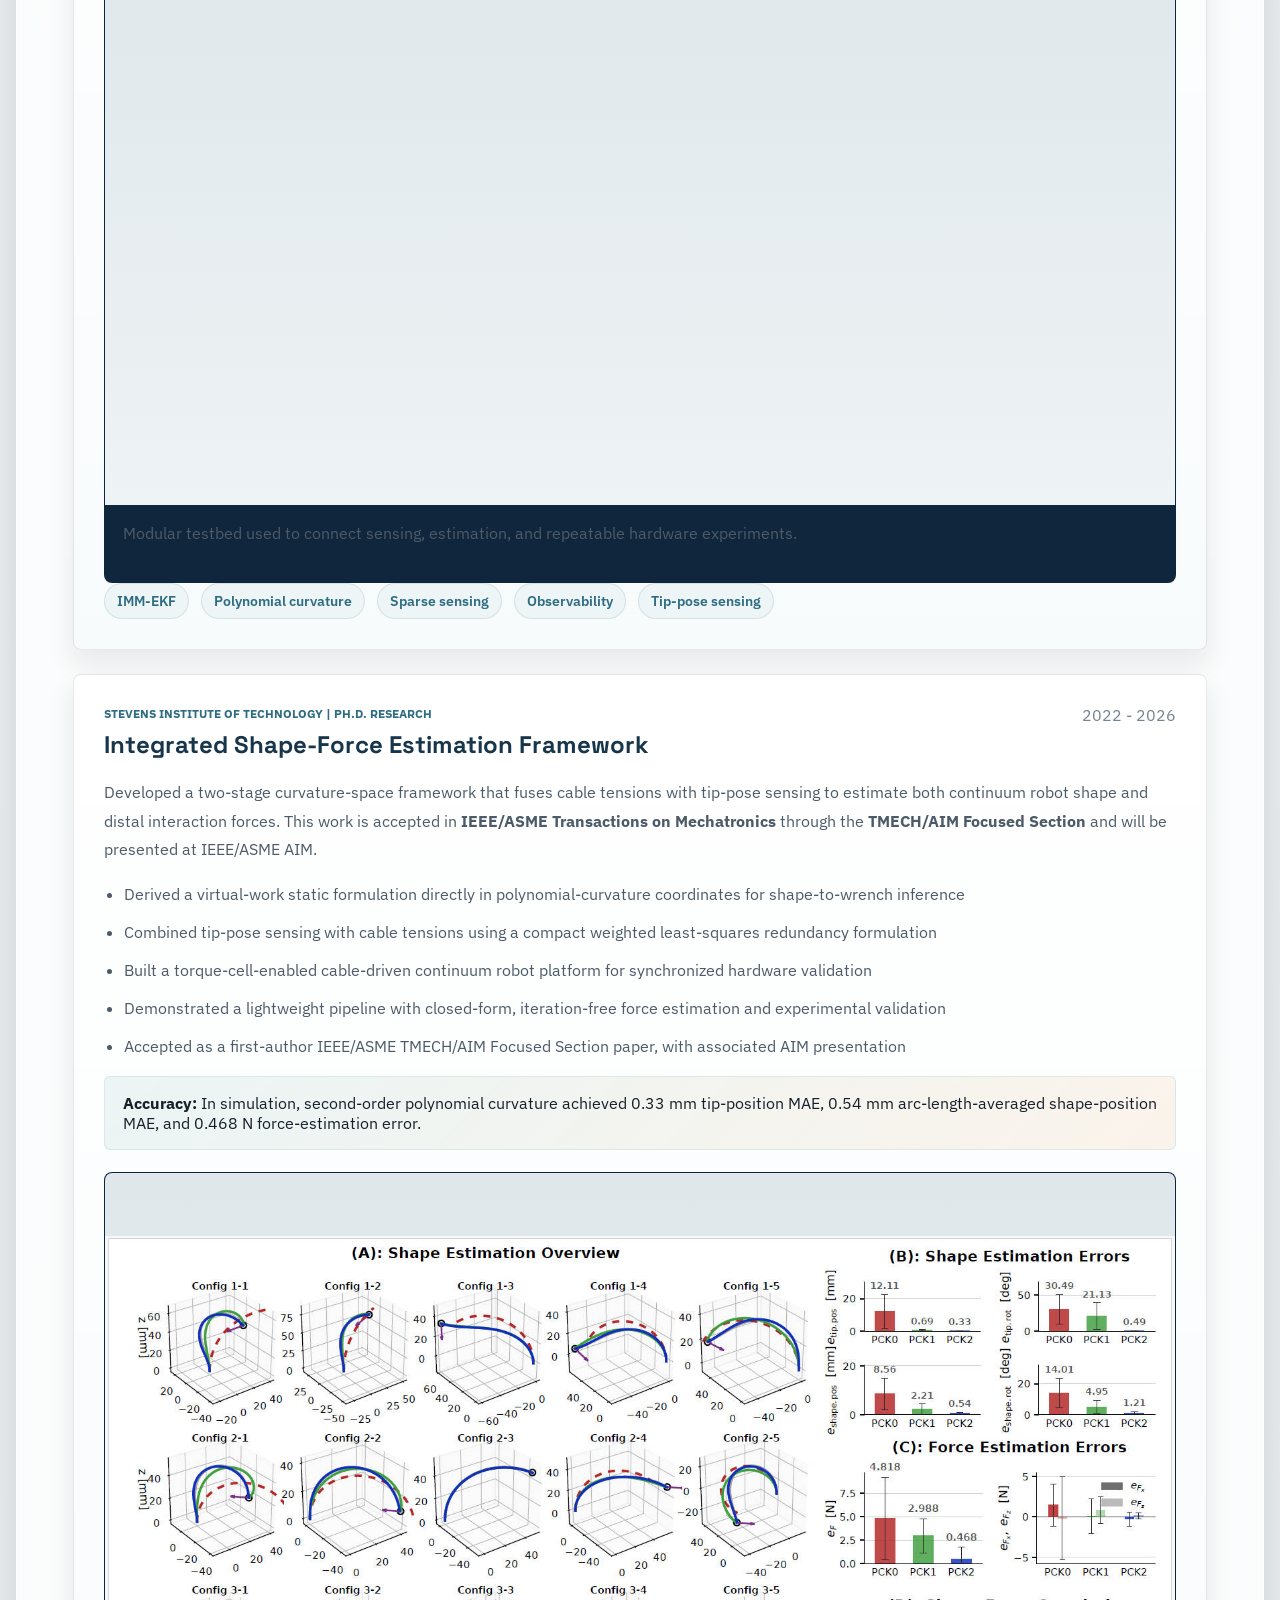
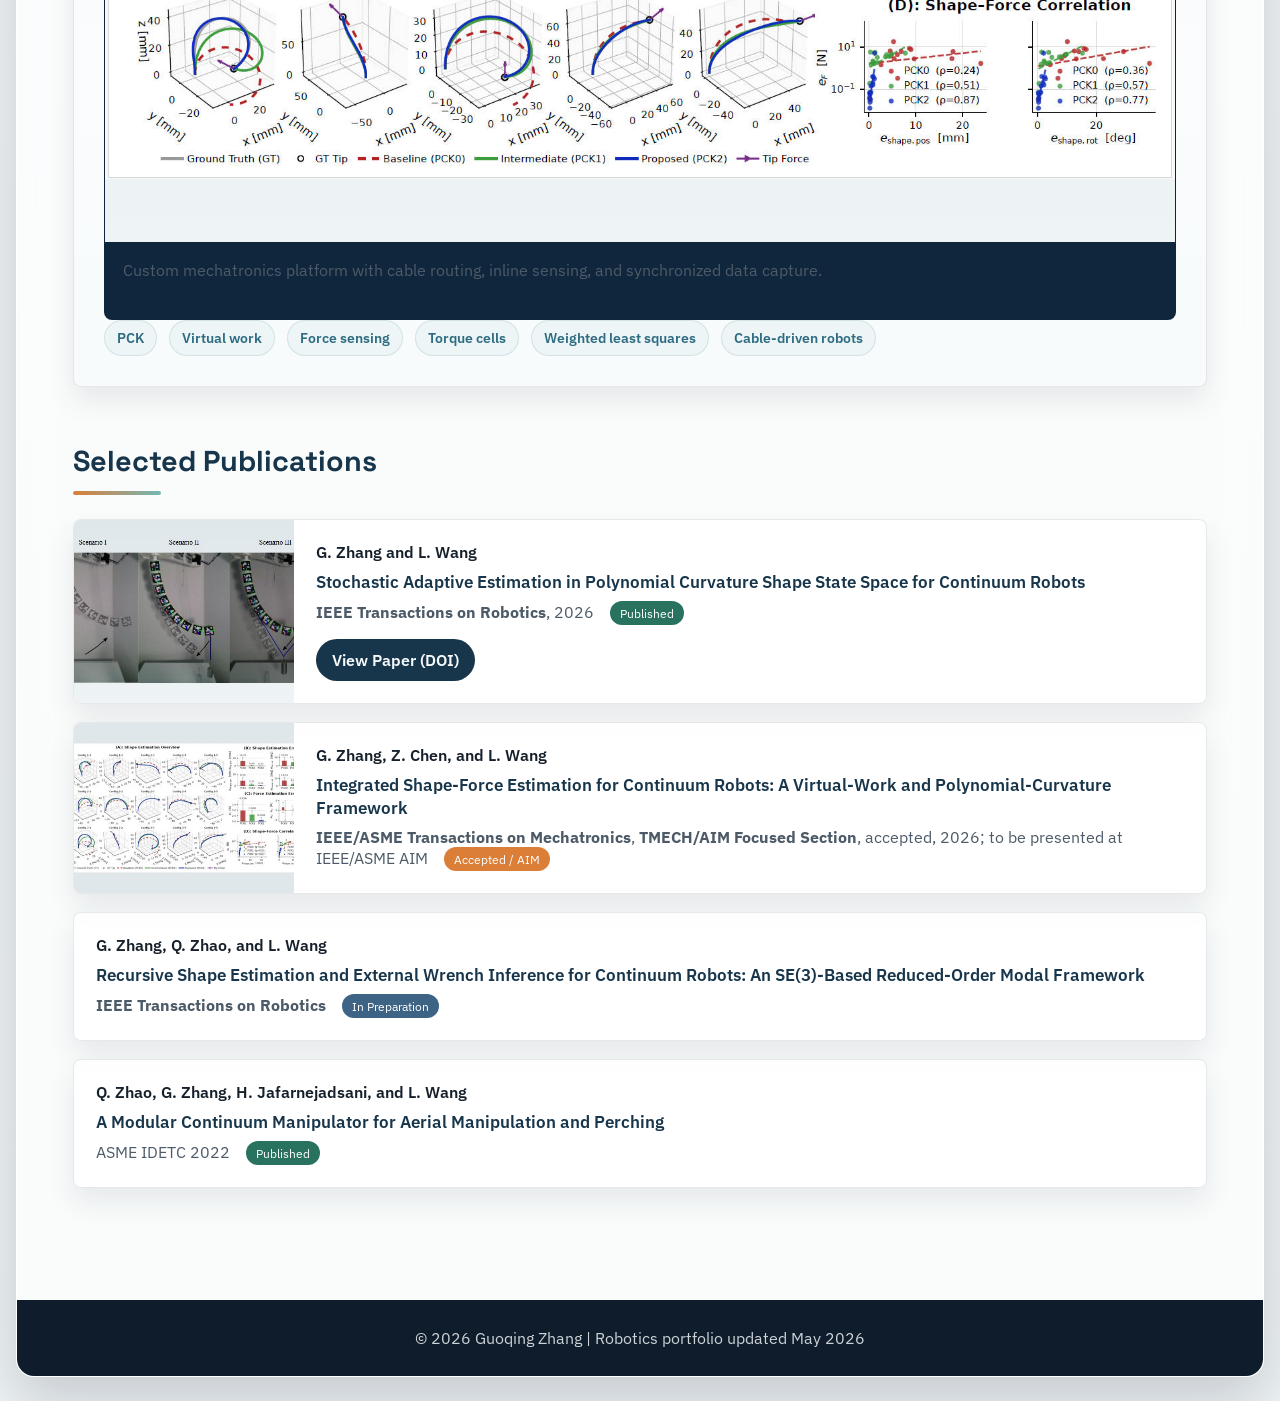
==== commit 4a134968: "Add richer publication cards, favicon, and social preview tags Publication cards for the two active " ====
--- a/index.html
+++ b/index.html
@@ -5,6 +5,18 @@
     <meta name="viewport" content="width=device-width, initial-scale=1.0">
     <meta name="description" content="Guoqing Zhang is a robotics controls and systems engineer with a Ph.D. in Mechanical Engineering, building real-time control, estimation, and mechatronics systems for continuum and medical robots.">
     <title>Guoqing Zhang | Robotics Controls &amp; Systems Engineer</title>
+    <link rel="icon" type="image/png" sizes="32x32" href="images/favicon-32.png">
+    <link rel="icon" type="image/png" sizes="192x192" href="images/favicon-192.png">
+    <link rel="apple-touch-icon" href="images/favicon-192.png">
+    <meta property="og:type" content="website">
+    <meta property="og:title" content="Guoqing Zhang | Robotics Controls &amp; Systems Engineer">
+    <meta property="og:description" content="Ph.D. in Mechanical Engineering building real-time estimation, control, and verification systems for continuum and medical robots.">
+    <meta property="og:image" content="https://guoqingzhangwade.github.io/images/favicon-512.png">
+    <meta property="og:url" content="https://guoqingzhangwade.github.io/">
+    <meta name="twitter:card" content="summary">
+    <meta name="twitter:title" content="Guoqing Zhang | Robotics Controls &amp; Systems Engineer">
+    <meta name="twitter:description" content="Ph.D. in Mechanical Engineering building real-time estimation, control, and verification systems for continuum and medical robots.">
+    <meta name="twitter:image" content="https://guoqingzhangwade.github.io/images/favicon-512.png">
     <script>
         window.portfolioAnalytics = {
             // Add your GoatCounter site code here, for example: "guoqing-portfolio"
@@ -425,21 +437,30 @@
             <section class="publications-section" id="publications">
                 <h2>Selected Publications</h2>
 
-                <article class="publication">
-                    <div class="authors">G. Zhang and L. Wang</div>
-                    <div class="title">Stochastic Adaptive Estimation in Polynomial Curvature Shape State Space for Continuum Robots</div>
-                    <div class="venue">
-                        <strong>IEEE Transactions on Robotics</strong>, 2026, doi: 10.1109/TRO.2025.3637147
-                        <span class="status">Published</span>
-                    </div>
-                </article>
-
-                <article class="publication">
-                    <div class="authors">G. Zhang, Z. Chen, and L. Wang</div>
-                    <div class="title">Integrated Shape-Force Estimation for Continuum Robots: A Virtual-Work and Polynomial-Curvature Framework</div>
-                    <div class="venue">
-                        <strong>IEEE/ASME Transactions on Mechatronics</strong>, <strong>TMECH/AIM Focused Section</strong>, accepted, 2026; to be presented at IEEE/ASME AIM
-                        <span class="status accepted">Accepted / AIM</span>
+                <article class="publication publication-media">
+                    <img src="images/thumb-shape-estimation.jpg" alt="Continuum robot shape estimation experimental scenarios" class="publication-thumb" loading="lazy">
+                    <div class="publication-body">
+                        <div class="authors">G. Zhang and L. Wang</div>
+                        <div class="title">Stochastic Adaptive Estimation in Polynomial Curvature Shape State Space for Continuum Robots</div>
+                        <div class="venue">
+                            <strong>IEEE Transactions on Robotics</strong>, 2026
+                            <span class="status">Published</span>
+                        </div>
+                        <div class="publication-actions">
+                            <a href="https://doi.org/10.1109/TRO.2025.3637147" target="_blank" rel="noreferrer" class="action-link action-link-primary" data-goatcounter-click="pub-tro2026-doi" data-goatcounter-title="TRO 2026 DOI click">View Paper (DOI)</a>
+                        </div>
+                    </div>
+                </article>
+
+                <article class="publication publication-media">
+                    <img src="images/thumb-shape-force.jpg" alt="Integrated shape and force estimation mechatronics platform" class="publication-thumb" loading="lazy">
+                    <div class="publication-body">
+                        <div class="authors">G. Zhang, Z. Chen, and L. Wang</div>
+                        <div class="title">Integrated Shape-Force Estimation for Continuum Robots: A Virtual-Work and Polynomial-Curvature Framework</div>
+                        <div class="venue">
+                            <strong>IEEE/ASME Transactions on Mechatronics</strong>, <strong>TMECH/AIM Focused Section</strong>, accepted, 2026; to be presented at IEEE/ASME AIM
+                            <span class="status accepted">Accepted / AIM</span>
+                        </div>
                     </div>
                 </article>
 
--- a/style.css
+++ b/style.css
@@ -631,6 +631,34 @@
     transition: transform 0.3s ease, box-shadow 0.3s ease;
 }
 
+.publication-media {
+    display: grid;
+    grid-template-columns: 220px 1fr;
+    gap: 22px;
+    padding: 0;
+    overflow: hidden;
+}
+
+.publication-thumb {
+    display: block;
+    width: 100%;
+    height: 100%;
+    min-height: 160px;
+    object-fit: cover;
+    background: linear-gradient(180deg, #dfe7ea, #eef3f5);
+}
+
+.publication-body {
+    padding: 22px 22px 22px 0;
+}
+
+.publication-actions {
+    display: flex;
+    flex-wrap: wrap;
+    gap: 10px;
+    margin-top: 14px;
+}
+
 .publication .authors {
     margin-bottom: 8px;
     color: var(--text-main);
@@ -660,6 +688,10 @@
     background: #3e6485;
 }
 
+.status.accepted {
+    background: var(--accent);
+}
+
 footer {
     padding: 28px;
     text-align: center;
@@ -719,6 +751,19 @@
         grid-template-columns: 1fr;
         gap: 4px;
     }
+
+    .publication-media {
+        grid-template-columns: 1fr;
+    }
+
+    .publication-thumb {
+        aspect-ratio: 16 / 10;
+        min-height: 0;
+    }
+
+    .publication-body {
+        padding: 20px;
+    }
 }
 
 @media (max-width: 560px) {
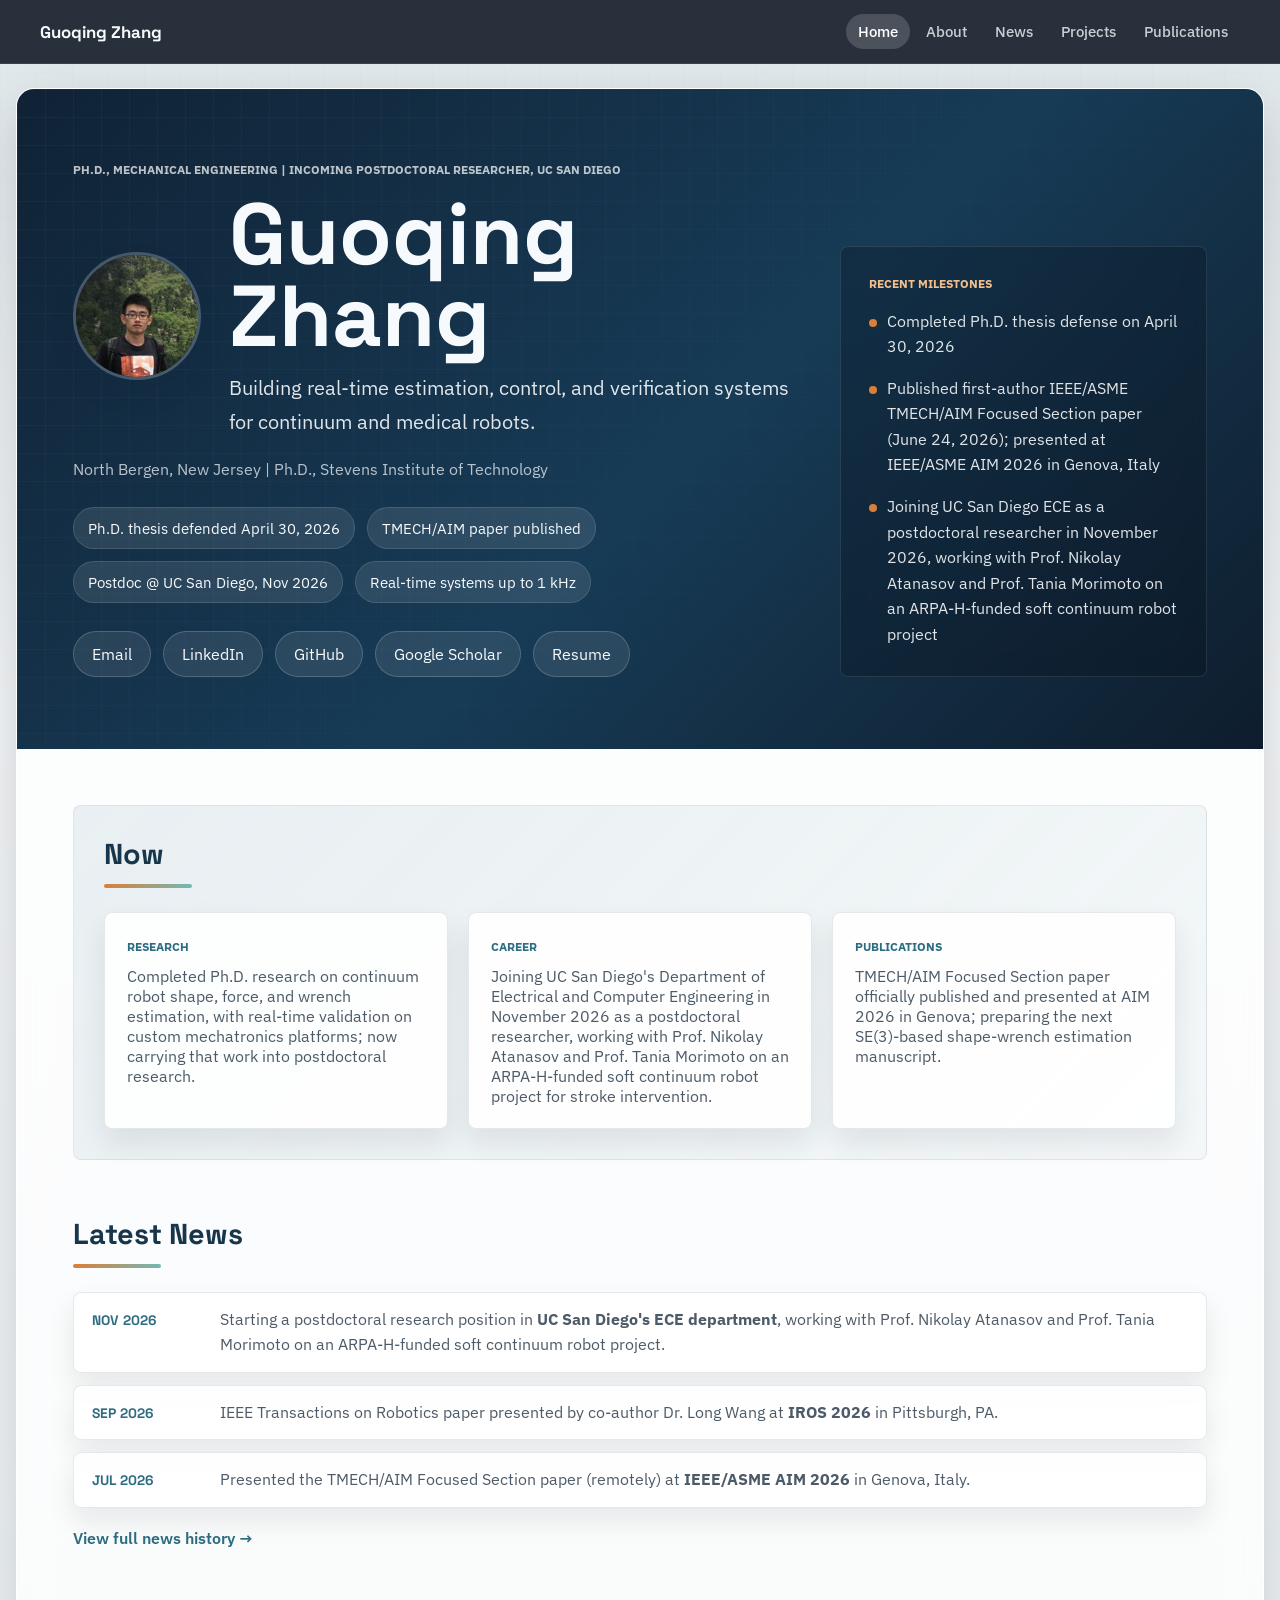
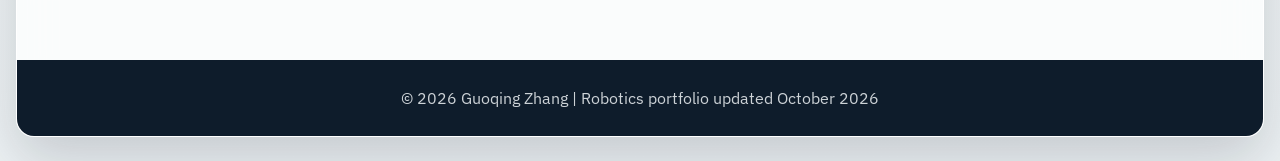
==== commit 11a70479: "Split into multi-page site and update timeline with real milestones Restructures the single-page des" ====
--- a/index.html
+++ b/index.html
@@ -1,4 +1,4 @@
-﻿<!DOCTYPE html>
+<!DOCTYPE html>
 <html lang="en">
 <head>
     <meta charset="UTF-8">
@@ -32,23 +32,22 @@
     <link rel="stylesheet" href="style.css">
 </head>
 <body>
-    <nav class="sitenav" aria-label="Section navigation">
+    <nav class="sitenav" aria-label="Site navigation">
         <div class="sitenav-inner">
-            <a href="#top" class="sitenav-brand">Guoqing Zhang</a>
+            <a href="index.html" class="sitenav-brand">Guoqing Zhang</a>
             <div class="sitenav-links">
-                <a href="#news">News</a>
-                <a href="#about">About</a>
-                <a href="#showcase">Research</a>
-                <a href="#skills">Skills</a>
-                <a href="#projects">Experience</a>
-                <a href="#publications">Publications</a>
+                <a href="index.html" class="active" aria-current="page">Home</a>
+                <a href="about.html">About</a>
+                <a href="news.html">News</a>
+                <a href="projects.html">Projects</a>
+                <a href="publications.html">Publications</a>
             </div>
         </div>
     </nav>
     <div class="container" id="top">
         <header class="hero">
             <div class="header-content">
-                <p class="eyebrow">Robotics Controls &amp; Systems Engineer | Ph.D. Mechanical Engineering</p>
+                <p class="eyebrow">Ph.D., Mechanical Engineering | Incoming Postdoctoral Researcher, UC San Diego</p>
                 <div class="hero-identity">
                     <img src="images/profile.jpg" alt="Portrait of Guoqing Zhang" class="hero-photo" width="160" height="160" loading="eager">
                     <div>
@@ -62,7 +61,8 @@
                 <p class="location">North Bergen, New Jersey | Ph.D., Stevens Institute of Technology</p>
                 <div class="hero-highlights">
                     <span>Ph.D. thesis defended April 30, 2026</span>
-                    <span>TMECH/AIM paper accepted</span>
+                    <span>TMECH/AIM paper published</span>
+                    <span>Postdoc @ UC San Diego, Nov 2026</span>
                     <span>Real-time systems up to 1 kHz</span>
                 </div>
                 <div class="links">
@@ -77,415 +77,57 @@
                 <p class="panel-label">Recent milestones</p>
                 <ul>
                     <li>Completed Ph.D. thesis defense on April 30, 2026</li>
-                    <li>Accepted first-author IEEE/ASME TMECH/AIM Focused Section paper, with AIM presentation</li>
-                    <li>Exploring robotics controls, systems, and software roles</li>
+                    <li>Published first-author IEEE/ASME TMECH/AIM Focused Section paper (June 24, 2026); presented at IEEE/ASME AIM 2026 in Genova, Italy</li>
+                    <li>Joining UC San Diego ECE as a postdoctoral researcher in November 2026, working with Prof. Nikolay Atanasov and Prof. Tania Morimoto on an ARPA-H-funded soft continuum robot project</li>
                 </ul>
             </aside>
         </header>
 
         <main class="content">
-            <section class="news" id="news">
-                <h2>News</h2>
-                <ul class="news-list">
-                    <li><time datetime="2026-04-30">Apr 2026</time><span>Defended Ph.D. thesis at Stevens Institute of Technology.</span></li>
-                    <li><time datetime="2026-04">Apr 2026</time><span>First-author paper accepted to the <strong>IEEE/ASME TMECH/AIM Focused Section</strong>, with an associated presentation at IEEE/ASME AIM.</span></li>
-                    <li><time datetime="2026-01">Jan 2026</time><span>Published "Stochastic Adaptive Estimation in Polynomial Curvature Shape State Space for Continuum Robots" in <strong>IEEE Transactions on Robotics</strong>.</span></li>
-                    <li><time datetime="2026-05">May 2026</time><span>Began exploring robotics controls, systems, and software engineering roles.</span></li>
-                </ul>
-            </section>
-
             <section class="currently">
                 <h2>Now</h2>
                 <div class="currently-items">
                     <article class="currently-item">
                         <span class="item-label">Research</span>
                         <p>
-                            Wrapping up Ph.D. research on continuum robot shape, force, and wrench
-                            estimation with real-time validation on custom mechatronics platforms.
+                            Completed Ph.D. research on continuum robot shape, force, and wrench
+                            estimation, with real-time validation on custom mechatronics platforms;
+                            now carrying that work into postdoctoral research.
                         </p>
                     </article>
                     <article class="currently-item">
                         <span class="item-label">Career</span>
                         <p>
-                            Looking for robotics controls and systems roles where modeling, estimation,
-                            software, and hardware integration all matter.
+                            Joining UC San Diego's Department of Electrical and Computer Engineering
+                            in November 2026 as a postdoctoral researcher, working with Prof. Nikolay
+                            Atanasov and Prof. Tania Morimoto on an ARPA-H-funded soft continuum robot
+                            project for stroke intervention.
                         </p>
                     </article>
                     <article class="currently-item">
                         <span class="item-label">Publications</span>
                         <p>
-                            Advancing accepted IEEE/ASME TMECH/AIM Focused Section work and preparing the next SE(3)-based
-                            shape-wrench estimation manuscript.
+                            TMECH/AIM Focused Section paper officially published and presented at AIM
+                            2026 in Genova; preparing the next SE(3)-based shape-wrench estimation
+                            manuscript.
                         </p>
                     </article>
                 </div>
             </section>
 
-            <section class="about" id="about">
-                <h2>About Me</h2>
-                <p>
-                    I am a robotics controls and systems engineer with a Ph.D. in Mechanical Engineering
-                    and 5+ years of experience building and validating continuum and medical robotic
-                    systems. I have contributed to R&amp;D tooling and experimental robotics platforms with
-                    <strong>Johnson &amp; Johnson</strong> and <strong>Auris Health</strong>, working across
-                    C++, Python, MATLAB/Simulink, ROS2, Simulink Real-Time, Speedgoat, EtherCAT, and
-                    hardware/software integration.
-                </p>
-                <p>
-                    My doctoral research at Stevens Institute of Technology focused on state estimation
-                    algorithms that allow continuum robots to estimate shape, interaction forces, and
-                    external wrenches in real time, combining sensing, mechanics, and geometric modeling
-                    into systems that can run on physical hardware.
-                </p>
-                <p>
-                    I enjoy building across the full robotics stack: CAD and mechatronics design,
-                    sensing architecture, estimation and controls, embedded I/O, software tooling, and
-                    experimental validation on benchtop and real-time test platforms.
-                </p>
-            </section>
-
-            <section class="visual-story" id="showcase">
-                <div class="section-heading">
-                    <h2>Research Platforms &amp; Robotics Builds</h2>
-                    <p>
-                        A more visual look at the kinds of systems I build: instrumented continuum
-                        robot platforms, force-sensing mechatronics rigs, and compact robotic devices
-                        developed through research and side projects.
-                    </p>
-                </div>
-                <div class="showcase-grid">
-                    <article class="showcase-card showcase-card-large">
-                        <img src="images/Large_scale_continuum_testbed.jpg" alt="Continuum robot CAD and sensing testbed" class="showcase-image project-image-portrait" loading="lazy">
-                        <div class="showcase-body">
-                            <p class="card-label">Ph.D. Research Platform 01</p>
-                            <h3>Continuum Robot Shape Estimation Testbed</h3>
-                            <p>
-                                A modular hardware platform for validating adaptive shape estimation
-                                with distributed sensing, cable actuation, and repeatable bench-top
-                                experiments.
-                            </p>
-                            <div class="tags">
-                                <span class="tag">CAD design</span>
-                                <span class="tag">Distributed sensing</span>
-                                <span class="tag">Continuum robot</span>
-                            </div>
-                        </div>
-                    </article>
-
-                    <article class="showcase-card showcase-card-large">
-                        <img src="images/Small_scale_surgical_continuum_robot.jpg" alt="Force-sensing continuum robot mechatronics platform" class="showcase-image showcase-image-contain" loading="lazy">
-                        <div class="showcase-body">
-                            <p class="card-label">Ph.D. Research Platform 02</p>
-                            <h3>Integrated Shape-Force Mechatronics Rig</h3>
-                            <p>
-                                A hardware platform combining cable-driven actuation, inline torque
-                                sensing, and real-time data acquisition for concurrent shape and force
-                                estimation.
-                            </p>
-                            <div class="tags">
-                                <span class="tag">Torque cells</span>
-                                <span class="tag">Mechatronics</span>
-                                <span class="tag">Real-time validation</span>
-                            </div>
-                        </div>
-                    </article>
-
-                    <article class="showcase-card">
-                        <img src="images/Robotic_guidewire_driving_system_rendered.png" alt="Robotic guidewire driving system render" class="showcase-image" loading="lazy">
-                        <div class="showcase-body">
-                            <p class="card-label">Side / Course Project</p>
-                            <h3>Robotic Guidewire Driving System</h3>
-                            <p>
-                                Concept work around a compact drive module for controlled guidewire
-                                feed and rotation, focused on precision transmission and operator-safe
-                                mechanical packaging.
-                            </p>
-                            <div class="tags">
-                                <span class="tag">Drive design</span>
-                                <span class="tag">Transmission layout</span>
-                                <span class="tag">Medical robotics</span>
-                            </div>
-                        </div>
-                    </article>
-
-                    <article class="showcase-card">
-                        <img src="images/LAH_grasping_scenarios.png" alt="Tendon-driven laboratory assistive hand grasping scenarios" class="showcase-image" loading="lazy">
-                        <div class="showcase-body">
-                            <p class="card-label">Team Course Project | Columbia University</p>
-                            <h3>Laboratory Assistive Hand (LAH)</h3>
-                            <p>
-                                Team-built a tendon-driven, underactuated assistive hand for remote
-                                laboratory handling and titration. The design used a single actuator
-                                to coordinate two fingers, spring-biased tendon routing, and distal
-                                sliders for both stable grasping and controlled dropper squeezing.
-                            </p>
-                            <div class="showcase-stats">
-                                <span>GraspIt! grasp quality improved from 0.074 to 0.145 across design iterations</span>
-                                <span>Validated 80% dropper, 90% test tube, and 80% beaker grasp success over 20 trials</span>
-                                <span>Integrated FSR sensing, Arduino servo control, and Baxter-assisted titration demo</span>
-                            </div>
-                            <div class="showcase-actions">
-                                <a href="Laboratory%20Assistive%20Hand.pdf" target="_blank" rel="noreferrer" class="action-link action-link-primary" data-goatcounter-click="lah-project-report" data-goatcounter-title="Laboratory Assistive Hand project report click">Project Report</a>
-                                <a href="4-26-2.mp4" target="_blank" rel="noreferrer" class="action-link action-link-secondary" data-goatcounter-click="lah-demo-video" data-goatcounter-title="Laboratory Assistive Hand demo video click">Demo Video</a>
-                            </div>
-                            <div class="tags">
-                                <span class="tag">Underactuated hand</span>
-                                <span class="tag">Tendon-driven</span>
-                                <span class="tag">GraspIt!</span>
-                                <span class="tag">FSR sensing</span>
-                                <span class="tag">Arduino</span>
-                                <span class="tag">Baxter</span>
-                            </div>
-                        </div>
-                    </article>
-                </div>
-            </section>
-
-            <section class="skills-section" id="skills">
-                <h2>Technical Skills</h2>
-                <div class="skills">
-                    <div class="skill-category">
-                        <h3>Programming</h3>
-                        <ul>
-                            <li>C++ and object-oriented software design</li>
-                            <li>Python for tooling, analysis, and automation</li>
-                            <li>MATLAB and Simulink</li>
-                            <li>Git, Linux, and research software workflows</li>
-                        </ul>
-                    </div>
-                    <div class="skill-category">
-                        <h3>Robotics &amp; Controls</h3>
-                        <ul>
-                            <li>ROS and ROS2</li>
-                            <li>Motion-control analysis and system identification</li>
-                            <li>EKF and IMM-based state estimation</li>
-                            <li>Sensor fusion, kinematics, statics, and dynamics</li>
-                            <li>Continuum and cable-driven robot modeling</li>
-                        </ul>
-                    </div>
-                    <div class="skill-category">
-                        <h3>Real-Time &amp; Verification</h3>
-                        <ul>
-                            <li>Simulink Real-Time</li>
-                            <li>Speedgoat deployment and logging</li>
-                            <li>EtherCAT communication</li>
-                            <li>1 kHz logging, algorithm validation, and hardware-in-the-loop testing</li>
-                        </ul>
-                    </div>
-                    <div class="skill-category">
-                        <h3>Hardware &amp; Design</h3>
-                        <ul>
-                            <li>SolidWorks CAD</li>
-                            <li>Motor and servo integration</li>
-                            <li>EM, IMU, vision, tension, and torque sensing</li>
-                            <li>Embedded I/O and electromechanical prototyping</li>
-                            <li>Actuation packaging and bench-top validation</li>
-                        </ul>
-                    </div>
-                </div>
-            </section>
-
-            <section class="projects-section" id="projects">
-                <h2>Featured Projects &amp; Experience</h2>
-
-                <article class="project">
-                    <div class="project-header">
-                        <div>
-                            <div class="company">Johnson &amp; Johnson | Ottava Surgical Robotics Program</div>
-                            <h3>Continuum Instrument State Observer Development</h3>
-                        </div>
-                        <div class="date">Oct 2021 - May 2022</div>
-                    </div>
-                    <p>
-                        Developed real-time state estimation systems for a 7-DOF flexible surgical
-                        instrument with cable-driven bending, insertion, and roll. Built configuration-space
-                        Extended Kalman Filter observers to estimate instrument pose from multi-sensor fusion
-                        and support prototype motion-fidelity evaluation.
-                    </p>
-                    <ul>
-                        <li>Derived continuum-instrument kinematics and geometric Jacobians for a cable-driven wrist</li>
-                        <li>Implemented an EKF observer with analytic measurement Jacobians and OptiTrack fusion</li>
-                        <li>Built pose-error analysis using Gaussian position ellipsoids and Bingham quaternion statistics</li>
-                        <li>Developed ROS2 and RViz tooling for multi-sensor debugging and experimental validation</li>
-                    </ul>
-                    <div class="metrics">
-                        <strong>Performance:</strong> Less than 5 mm position error and less than 5 degrees
-                        orientation error in typical cases, with worst-case behavior around 17 mm and 23 degrees.
-                    </div>
-                    <div class="tags">
-                        <span class="tag">ROS2</span>
-                        <span class="tag">EKF</span>
-                        <span class="tag">OptiTrack</span>
-                        <span class="tag">Sensor fusion</span>
-                        <span class="tag">C++</span>
-                    </div>
-                </article>
-
-                <article class="project">
-                    <div class="project-header">
-                        <div>
-                            <div class="company">Auris Health | Johnson &amp; Johnson</div>
-                            <h3>Real-Time Control Platform for Bronchoscopy Robot</h3>
-                        </div>
-                        <div class="date">May 2020 - Aug 2020</div>
-                    </div>
-                    <p>
-                        Built a Simulink Real-Time platform on Speedgoat hardware to accelerate
-                        control algorithm development for surgical robotics and integrate a distributed
-                        electromechanical hardware stack with deterministic timing.
-                    </p>
-                    <ul>
-                        <li>Built a workflow with automatic C code generation, online tuning, and 1 kHz logging</li>
-                        <li>Integrated EM tracker, torque cells, and Elmo servo drives over UDP and EtherCAT</li>
-                        <li>Implemented wire tensioning, initialization, and quintic trajectory planning features</li>
-                        <li>Performed motor system identification using chirp excitation and frequency response analysis</li>
-                    </ul>
-                    <div class="metrics">
-                        <strong>Impact:</strong> Reduced control iteration time from days to hours while enabling
-                        1 kHz real-time execution across a multi-actuator platform.
-                    </div>
-                    <div class="tags">
-                        <span class="tag">Simulink Real-Time</span>
-                        <span class="tag">Speedgoat</span>
-                        <span class="tag">EtherCAT</span>
-                        <span class="tag">System ID</span>
-                        <span class="tag">MATLAB</span>
-                    </div>
-                </article>
-
-                <article class="project">
-                    <div class="project-header">
-                        <div>
-                            <div class="company">Stevens Institute of Technology | Ph.D. Research</div>
-                            <h3>Adaptive Shape Estimation for Continuum Robots</h3>
-                        </div>
-                        <div class="date">2022 - 2026</div>
-                    </div>
-                    <p>
-                        Developed stochastic shape estimation algorithms in a polynomial-curvature state
-                        space with adaptive multi-model filtering for robustness under sparse, noisy sensing.
-                        This work is published in <strong>IEEE Transactions on Robotics</strong>.
-                    </p>
-                    <ul>
-                        <li>Implemented IMM-EKF estimation across varying deformation regimes</li>
-                        <li>Built real-time estimation stacks on ROS2 and Python</li>
-                        <li>Designed validation around camera/ArUco feedback, IMUs, cable tension, and load-cell references</li>
-                        <li>Released reusable ROS2 estimation packages used across the lab</li>
-                    </ul>
-                    <div class="metrics">
-                        <strong>Accuracy:</strong> 0.38 percent tip position error, 0.24 percent shape position
-                        error, and 0.63 degrees per 100 mm tip bending.
-                    </div>
-                    <div class="project-media">
-                        <img src="images/one_seg_exp_scenario.svg" alt="Continuum robot shape estimation platform illustration" class="project-image project-image-portrait" loading="lazy">
-                        <p class="media-caption">
-                            Modular testbed used to connect sensing, estimation, and repeatable hardware experiments.
-                        </p>
-                    </div>
-                    <div class="tags">
-                        <span class="tag">IMM-EKF</span>
-                        <span class="tag">Polynomial curvature</span>
-                        <span class="tag">Sparse sensing</span>
-                        <span class="tag">Observability</span>
-                        <span class="tag">Tip-pose sensing</span>
-                    </div>
-                </article>
-
-                <article class="project">
-                    <div class="project-header">
-                        <div>
-                            <div class="company">Stevens Institute of Technology | Ph.D. Research</div>
-                            <h3>Integrated Shape-Force Estimation Framework</h3>
-                        </div>
-                        <div class="date">2022 - 2026</div>
-                    </div>
-                    <p>
-                        Developed a two-stage curvature-space framework that fuses cable tensions with
-                        tip-pose sensing to estimate both continuum robot shape and distal interaction
-                        forces. This work is accepted in <strong>IEEE/ASME Transactions on Mechatronics</strong> through
-                        the <strong>TMECH/AIM Focused Section</strong> and will be presented at IEEE/ASME AIM.
-                    </p>
-                    <ul>
-                        <li>Derived a virtual-work static formulation directly in polynomial-curvature coordinates for shape-to-wrench inference</li>
-                        <li>Combined tip-pose sensing with cable tensions using a compact weighted least-squares redundancy formulation</li>
-                        <li>Built a torque-cell-enabled cable-driven continuum robot platform for synchronized hardware validation</li>
-                        <li>Demonstrated a lightweight pipeline with closed-form, iteration-free force estimation and experimental validation</li>
-                        <li>Accepted as a first-author IEEE/ASME TMECH/AIM Focused Section paper, with associated AIM presentation</li>
-                    </ul>
-                    <div class="metrics">
-                        <strong>Accuracy:</strong> In simulation, second-order polynomial curvature achieved
-                        0.33 mm tip-position MAE, 0.54 mm arc-length-averaged shape-position MAE,
-                        and 0.468 N force-estimation error.
-                    </div>
-                    <div class="project-media">
-                        <img src="images/integrated_shape_force_sim_est.jpg" alt="Integrated shape and force estimation mechatronics illustration" class="project-image project-image-contain" loading="lazy">
-                        <p class="media-caption">
-                            Custom mechatronics platform with cable routing, inline sensing, and synchronized data capture.
-                        </p>
-                    </div>
-                    <div class="tags">
-                        <span class="tag">PCK</span>
-                        <span class="tag">Virtual work</span>
-                        <span class="tag">Force sensing</span>
-                        <span class="tag">Torque cells</span>
-                        <span class="tag">Weighted least squares</span>
-                        <span class="tag">Cable-driven robots</span>
-                    </div>
-                </article>
-            </section>
-
-            <section class="publications-section" id="publications">
-                <h2>Selected Publications</h2>
-
-                <article class="publication publication-media">
-                    <img src="images/thumb-shape-estimation.jpg" alt="Continuum robot shape estimation experimental scenarios" class="publication-thumb" loading="lazy">
-                    <div class="publication-body">
-                        <div class="authors">G. Zhang and L. Wang</div>
-                        <div class="title">Stochastic Adaptive Estimation in Polynomial Curvature Shape State Space for Continuum Robots</div>
-                        <div class="venue">
-                            <strong>IEEE Transactions on Robotics</strong>, 2026
-                            <span class="status">Published</span>
-                        </div>
-                        <div class="publication-actions">
-                            <a href="https://doi.org/10.1109/TRO.2025.3637147" target="_blank" rel="noreferrer" class="action-link action-link-primary" data-goatcounter-click="pub-tro2026-doi" data-goatcounter-title="TRO 2026 DOI click">View Paper (DOI)</a>
-                        </div>
-                    </div>
-                </article>
-
-                <article class="publication publication-media">
-                    <img src="images/thumb-shape-force.jpg" alt="Integrated shape and force estimation mechatronics platform" class="publication-thumb" loading="lazy">
-                    <div class="publication-body">
-                        <div class="authors">G. Zhang, Z. Chen, and L. Wang</div>
-                        <div class="title">Integrated Shape-Force Estimation for Continuum Robots: A Virtual-Work and Polynomial-Curvature Framework</div>
-                        <div class="venue">
-                            <strong>IEEE/ASME Transactions on Mechatronics</strong>, <strong>TMECH/AIM Focused Section</strong>, accepted, 2026; to be presented at IEEE/ASME AIM
-                            <span class="status accepted">Accepted / AIM</span>
-                        </div>
-                    </div>
-                </article>
-
-                <article class="publication">
-                    <div class="authors">G. Zhang, Q. Zhao, and L. Wang</div>
-                    <div class="title">Recursive Shape Estimation and External Wrench Inference for Continuum Robots: An SE(3)-Based Reduced-Order Modal Framework</div>
-                    <div class="venue">
-                        <strong>IEEE Transactions on Robotics</strong>
-                        <span class="status in-prep">In Preparation</span>
-                    </div>
-                </article>
-
-                <article class="publication">
-                    <div class="authors">Q. Zhao, G. Zhang, H. Jafarnejadsani, and L. Wang</div>
-                    <div class="title">A Modular Continuum Manipulator for Aerial Manipulation and Perching</div>
-                    <div class="venue">
-                        ASME IDETC 2022
-                        <span class="status">Published</span>
-                    </div>
-                </article>
+            <section class="news">
+                <h2>Latest News</h2>
+                <ul class="home-news-preview">
+                    <li><time datetime="2026-11">Nov 2026</time><span>Starting a postdoctoral research position in <strong>UC San Diego's ECE department</strong>, working with Prof. Nikolay Atanasov and Prof. Tania Morimoto on an ARPA-H-funded soft continuum robot project.</span></li>
+                    <li><time datetime="2026-09-28">Sep 2026</time><span>IEEE Transactions on Robotics paper presented by co-author Dr. Long Wang at <strong>IROS 2026</strong> in Pittsburgh, PA.</span></li>
+                    <li><time datetime="2026-07-10">Jul 2026</time><span>Presented the TMECH/AIM Focused Section paper (remotely) at <strong>IEEE/ASME AIM 2026</strong> in Genova, Italy.</span></li>
+                </ul>
+                <p class="section-footnote"><a href="news.html">View full news history &rarr;</a></p>
             </section>
         </main>
 
         <footer>
-            <p>&copy; 2026 Guoqing Zhang | Robotics portfolio updated May 2026</p>
+            <p>&copy; 2026 Guoqing Zhang | Robotics portfolio updated October 2026</p>
         </footer>
     </div>
 </body>
--- a/style.css
+++ b/style.css
@@ -104,6 +104,11 @@
     color: #f7fafc;
 }
 
+.sitenav-links a.active {
+    background: rgba(255, 255, 255, 0.16);
+    color: #fff;
+}
+
 .container {
     width: min(1320px, calc(100% - 32px));
     margin: 24px auto;
@@ -129,7 +134,8 @@
     background: linear-gradient(135deg, #102235 0%, #173b56 54%, #0e1d2d 100%);
 }
 
-.hero::before {
+.hero::before,
+.page-header::before {
     content: "";
     position: absolute;
     inset: 0;
@@ -139,6 +145,36 @@
     background-size: 28px 28px;
     -webkit-mask-image: linear-gradient(135deg, rgba(0, 0, 0, 0.45), transparent 85%);
     mask-image: linear-gradient(135deg, rgba(0, 0, 0, 0.45), transparent 85%);
+}
+
+.page-header {
+    position: relative;
+    padding: 56px 56px 48px;
+    color: #f7fafc;
+    background: linear-gradient(135deg, #102235 0%, #173b56 54%, #0e1d2d 100%);
+}
+
+.page-header-inner {
+    position: relative;
+    z-index: 1;
+    max-width: 760px;
+}
+
+.page-header .eyebrow {
+    color: rgba(255, 255, 255, 0.72);
+    margin-bottom: 14px;
+}
+
+.page-header h1 {
+    font-family: var(--font-display);
+    font-size: clamp(2.2rem, 4vw, 3.2rem);
+    margin-bottom: 12px;
+}
+
+.page-lede {
+    font-size: 1.1rem;
+    line-height: 1.7;
+    color: rgba(247, 250, 252, 0.88);
 }
 
 .header-content,
@@ -659,6 +695,58 @@
     margin-top: 14px;
 }
 
+.pub-note {
+    margin-top: 12px;
+    font-size: 0.9rem;
+    color: var(--text-muted);
+}
+
+.home-news-preview {
+    display: grid;
+    gap: 12px;
+    margin-bottom: 20px;
+}
+
+.home-news-preview li {
+    display: grid;
+    grid-template-columns: 110px 1fr;
+    gap: 18px;
+    align-items: baseline;
+    padding: 14px 18px;
+    border-radius: var(--radius-md);
+    background: var(--bg-card);
+    border: 1px solid var(--line);
+    box-shadow: var(--shadow-md);
+    list-style: none;
+}
+
+.home-news-preview time {
+    font-family: var(--font-display);
+    font-weight: 700;
+    font-size: 0.86rem;
+    color: var(--secondary);
+    text-transform: uppercase;
+}
+
+.home-news-preview span {
+    color: var(--text-soft);
+    line-height: 1.6;
+}
+
+.section-footnote {
+    margin-top: 18px;
+}
+
+.section-footnote a {
+    color: var(--secondary);
+    font-weight: 600;
+    text-decoration: none;
+}
+
+.section-footnote a:hover {
+    text-decoration: underline;
+}
+
 .publication .authors {
     margin-bottom: 8px;
     color: var(--text-main);
@@ -747,9 +835,14 @@
         padding: 6px 9px;
     }
 
-    .news-list li {
+    .news-list li,
+    .home-news-preview li {
         grid-template-columns: 1fr;
         gap: 4px;
+    }
+
+    .page-header {
+        padding: 32px 22px;
     }
 
     .publication-media {
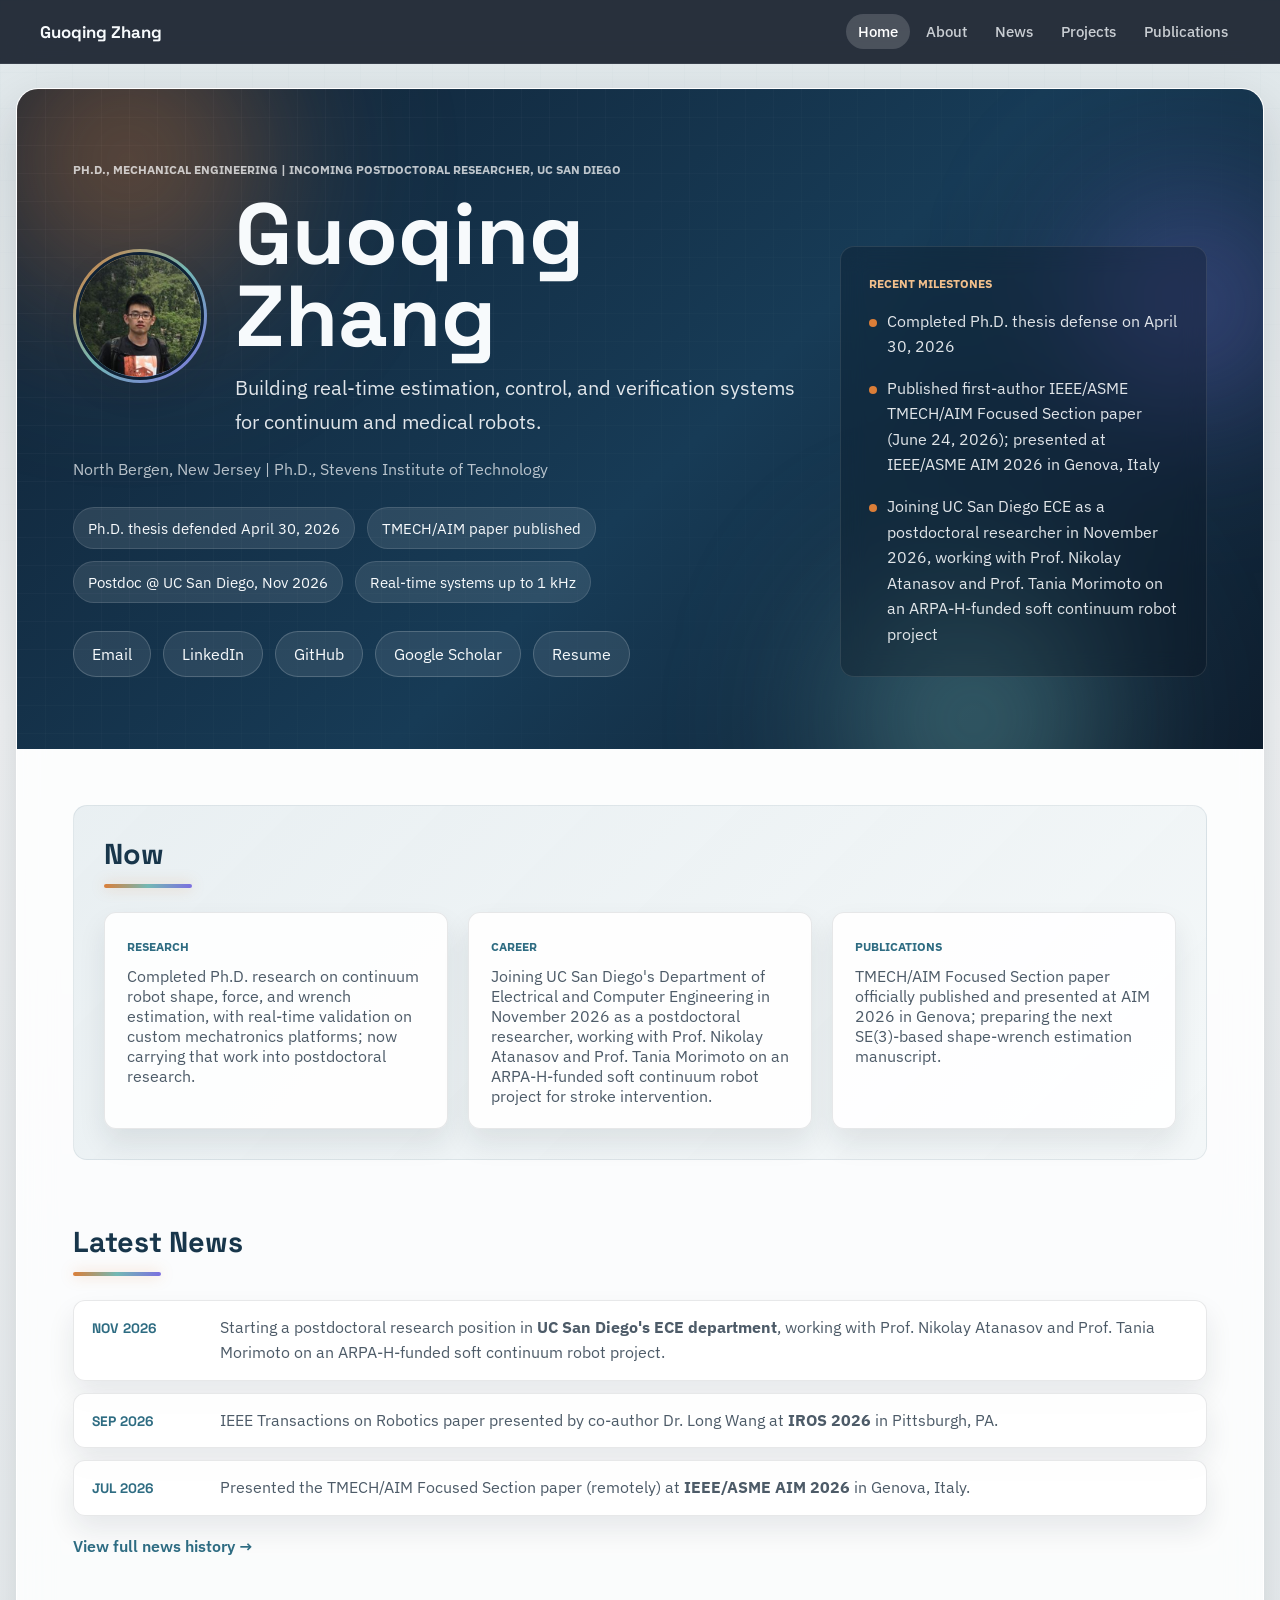
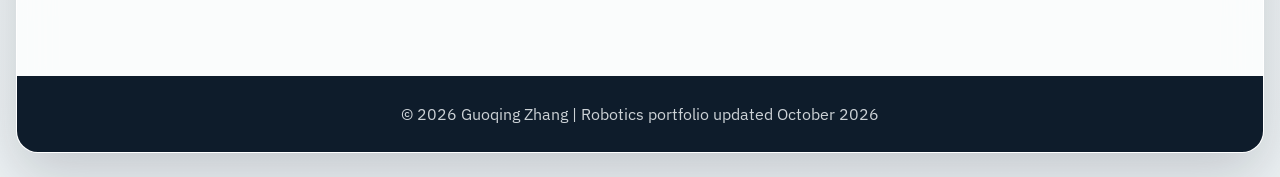
==== commit ced8b2e2: "Add animated aurora background and richer visual polish site-wide Replaces the flat navy hero/page-h" ====
--- a/index.html
+++ b/index.html
@@ -46,10 +46,17 @@
     </nav>
     <div class="container" id="top">
         <header class="hero">
+            <div class="aurora" aria-hidden="true">
+                <span class="aurora-blob b1"></span>
+                <span class="aurora-blob b2"></span>
+                <span class="aurora-blob b3"></span>
+            </div>
             <div class="header-content">
                 <p class="eyebrow">Ph.D., Mechanical Engineering | Incoming Postdoctoral Researcher, UC San Diego</p>
                 <div class="hero-identity">
-                    <img src="images/profile.jpg" alt="Portrait of Guoqing Zhang" class="hero-photo" width="160" height="160" loading="eager">
+                    <span class="avatar-ring">
+                        <img src="images/profile.jpg" alt="Portrait of Guoqing Zhang" class="hero-photo" width="160" height="160" loading="eager">
+                    </span>
                     <div>
                         <h1>Guoqing Zhang</h1>
                         <p class="tagline">
--- a/style.css
+++ b/style.css
@@ -13,12 +13,13 @@
     --accent: #db7e38;
     --accent-soft: #f3c08c;
     --mint: #73b8b4;
+    --violet: #7c6fe0;
     --shadow-lg: 0 22px 56px rgba(10, 18, 32, 0.18);
     --shadow-md: 0 14px 28px rgba(17, 31, 45, 0.09);
-    --radius-xl: 18px;
-    --radius-lg: 8px;
-    --radius-md: 8px;
-    --radius-sm: 6px;
+    --radius-xl: 22px;
+    --radius-lg: 14px;
+    --radius-md: 12px;
+    --radius-sm: 10px;
     --font-body: "IBM Plex Sans", "Segoe UI", sans-serif;
     --font-display: "Space Grotesk", "Segoe UI", sans-serif;
 }
@@ -126,6 +127,7 @@
 
 .hero {
     position: relative;
+    overflow: hidden;
     display: grid;
     grid-template-columns: minmax(0, 1.8fr) minmax(280px, 0.9fr);
     gap: 32px;
@@ -147,8 +149,74 @@
     mask-image: linear-gradient(135deg, rgba(0, 0, 0, 0.45), transparent 85%);
 }
 
+.aurora {
+    position: absolute;
+    inset: 0;
+    z-index: 0;
+    overflow: hidden;
+    pointer-events: none;
+}
+
+.aurora-blob {
+    position: absolute;
+    border-radius: 50%;
+    filter: blur(70px);
+    opacity: 0.55;
+    mix-blend-mode: screen;
+    will-change: transform;
+}
+
+.aurora-blob.b1 {
+    width: 420px;
+    height: 420px;
+    top: -140px;
+    left: -100px;
+    background: radial-gradient(circle, var(--accent) 0%, transparent 70%);
+    animation: auroraDrift1 24s ease-in-out infinite;
+}
+
+.aurora-blob.b2 {
+    width: 380px;
+    height: 380px;
+    bottom: -160px;
+    right: 8%;
+    background: radial-gradient(circle, var(--mint) 0%, transparent 70%);
+    animation: auroraDrift2 28s ease-in-out infinite;
+}
+
+.aurora-blob.b3 {
+    width: 300px;
+    height: 300px;
+    top: 10%;
+    right: -80px;
+    background: radial-gradient(circle, var(--violet) 0%, transparent 70%);
+    animation: auroraDrift3 20s ease-in-out infinite;
+}
+
+@keyframes auroraDrift1 {
+    0%, 100% { transform: translate(0, 0) scale(1); }
+    50% { transform: translate(60px, 40px) scale(1.12); }
+}
+
+@keyframes auroraDrift2 {
+    0%, 100% { transform: translate(0, 0) scale(1); }
+    50% { transform: translate(-50px, -30px) scale(1.08); }
+}
+
+@keyframes auroraDrift3 {
+    0%, 100% { transform: translate(0, 0) scale(1); }
+    50% { transform: translate(-40px, 50px) scale(0.92); }
+}
+
+@media (prefers-reduced-motion: reduce) {
+    .aurora-blob {
+        animation: none;
+    }
+}
+
 .page-header {
     position: relative;
+    overflow: hidden;
     padding: 56px 56px 48px;
     color: #f7fafc;
     background: linear-gradient(135deg, #102235 0%, #173b56 54%, #0e1d2d 100%);
@@ -206,14 +274,22 @@
     margin-bottom: 20px;
 }
 
+.avatar-ring {
+    display: inline-block;
+    flex-shrink: 0;
+    padding: 3px;
+    border-radius: 50%;
+    background: linear-gradient(135deg, var(--accent), var(--mint), var(--violet));
+    box-shadow: var(--shadow-md);
+}
+
 .hero-photo {
+    display: block;
     width: 128px;
     height: 128px;
     border-radius: 50%;
     object-fit: cover;
-    border: 3px solid rgba(255, 255, 255, 0.22);
-    box-shadow: var(--shadow-md);
-    flex-shrink: 0;
+    border: 3px solid #102235;
 }
 
 .hero h1 {
@@ -322,7 +398,7 @@
 }
 
 section {
-    margin-bottom: 56px;
+    margin-bottom: 64px;
 }
 
 h2,
@@ -348,7 +424,8 @@
     width: 88px;
     height: 4px;
     border-radius: 999px;
-    background: linear-gradient(90deg, var(--accent), var(--mint));
+    background: linear-gradient(90deg, var(--accent), var(--mint), var(--violet));
+    box-shadow: 0 0 14px rgba(219, 126, 56, 0.35);
 }
 
 .section-heading p,
@@ -452,15 +529,15 @@
 .showcase-card {
     overflow: hidden;
     border-radius: var(--radius-lg);
-    transition: transform 0.3s ease, box-shadow 0.3s ease;
+    transition: transform 0.35s cubic-bezier(0.22, 1, 0.36, 1), box-shadow 0.35s cubic-bezier(0.22, 1, 0.36, 1);
 }
 
 .showcase-card:hover,
 .project:hover,
 .skill-category:hover,
 .publication:hover {
-    transform: translateY(-4px);
-    box-shadow: 0 20px 40px rgba(17, 31, 45, 0.14);
+    transform: translateY(-6px);
+    box-shadow: 0 24px 48px rgba(17, 31, 45, 0.16), 0 10px 24px rgba(219, 126, 56, 0.12);
 }
 
 .showcase-image,
@@ -549,8 +626,12 @@
 }
 
 .action-link-primary {
-    background: var(--primary);
+    background: linear-gradient(135deg, var(--primary), var(--secondary));
     color: #f7fafc;
+}
+
+.action-link-primary:hover {
+    box-shadow: 0 14px 28px rgba(46, 108, 130, 0.3);
 }
 
 .action-link-secondary {
@@ -569,6 +650,12 @@
     color: var(--secondary);
     font-size: 0.87rem;
     font-weight: 600;
+    transition: transform 0.2s ease, background 0.2s ease;
+}
+
+.tag:hover {
+    transform: translateY(-1px);
+    background: #e4f1f2;
 }
 
 .skills {
@@ -580,7 +667,7 @@
 .skill-category {
     padding: 26px;
     border-radius: var(--radius-md);
-    transition: transform 0.3s ease, box-shadow 0.3s ease;
+    transition: transform 0.35s cubic-bezier(0.22, 1, 0.36, 1), box-shadow 0.35s cubic-bezier(0.22, 1, 0.36, 1);
 }
 
 .skill-category h3 {
@@ -604,7 +691,7 @@
     padding: 30px;
     margin-bottom: 24px;
     border-radius: var(--radius-lg);
-    transition: transform 0.3s ease, box-shadow 0.3s ease;
+    transition: transform 0.35s cubic-bezier(0.22, 1, 0.36, 1), box-shadow 0.35s cubic-bezier(0.22, 1, 0.36, 1);
     background: linear-gradient(180deg, rgba(255, 255, 255, 0.96), rgba(248, 251, 252, 0.98));
 }
 
@@ -664,7 +751,7 @@
     padding: 22px;
     margin-bottom: 18px;
     border-radius: var(--radius-md);
-    transition: transform 0.3s ease, box-shadow 0.3s ease;
+    transition: transform 0.35s cubic-bezier(0.22, 1, 0.36, 1), box-shadow 0.35s cubic-bezier(0.22, 1, 0.36, 1);
 }
 
 .publication-media {
@@ -770,14 +857,17 @@
     color: white;
     font-size: 0.78rem;
     font-style: normal;
+    box-shadow: 0 0 0 3px rgba(40, 114, 95, 0.14);
 }
 
 .status.in-prep {
     background: #3e6485;
+    box-shadow: 0 0 0 3px rgba(62, 100, 133, 0.14);
 }
 
 .status.accepted {
     background: var(--accent);
+    box-shadow: 0 0 0 3px rgba(219, 126, 56, 0.18);
 }
 
 footer {
